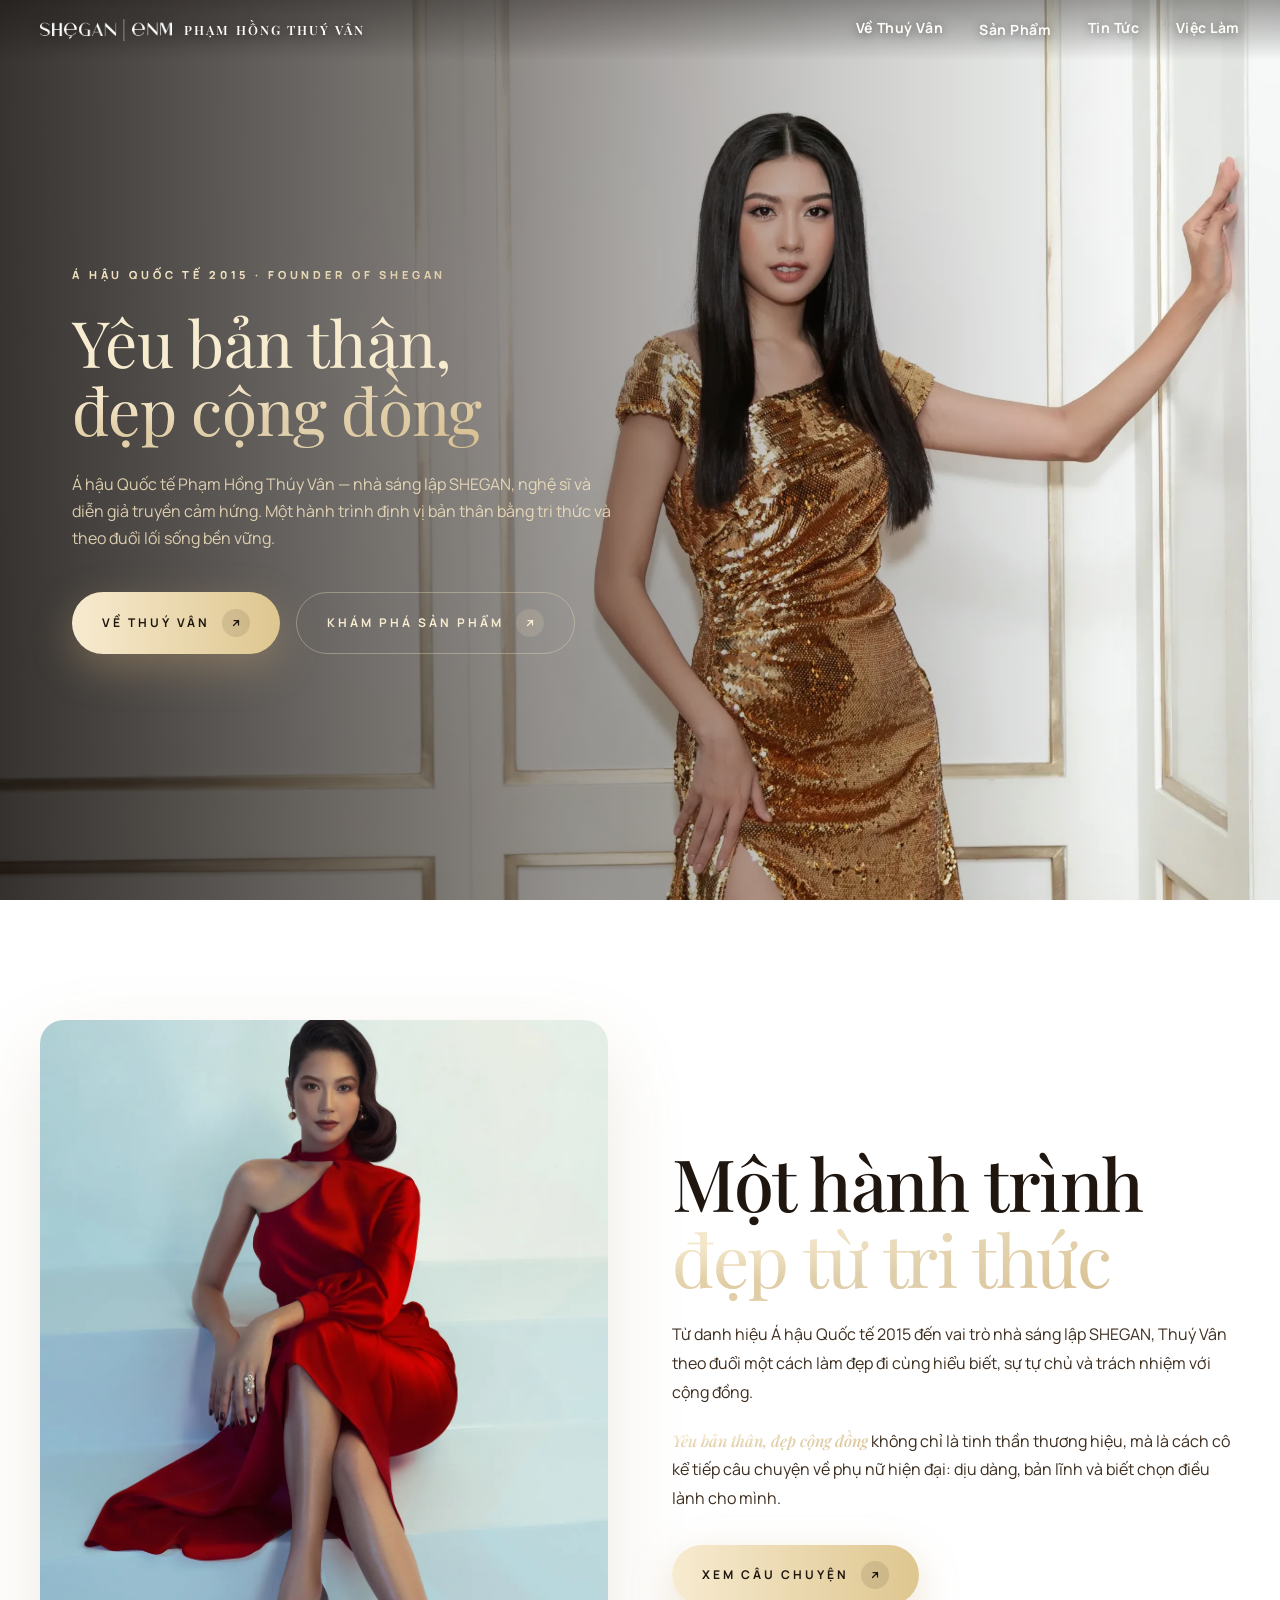
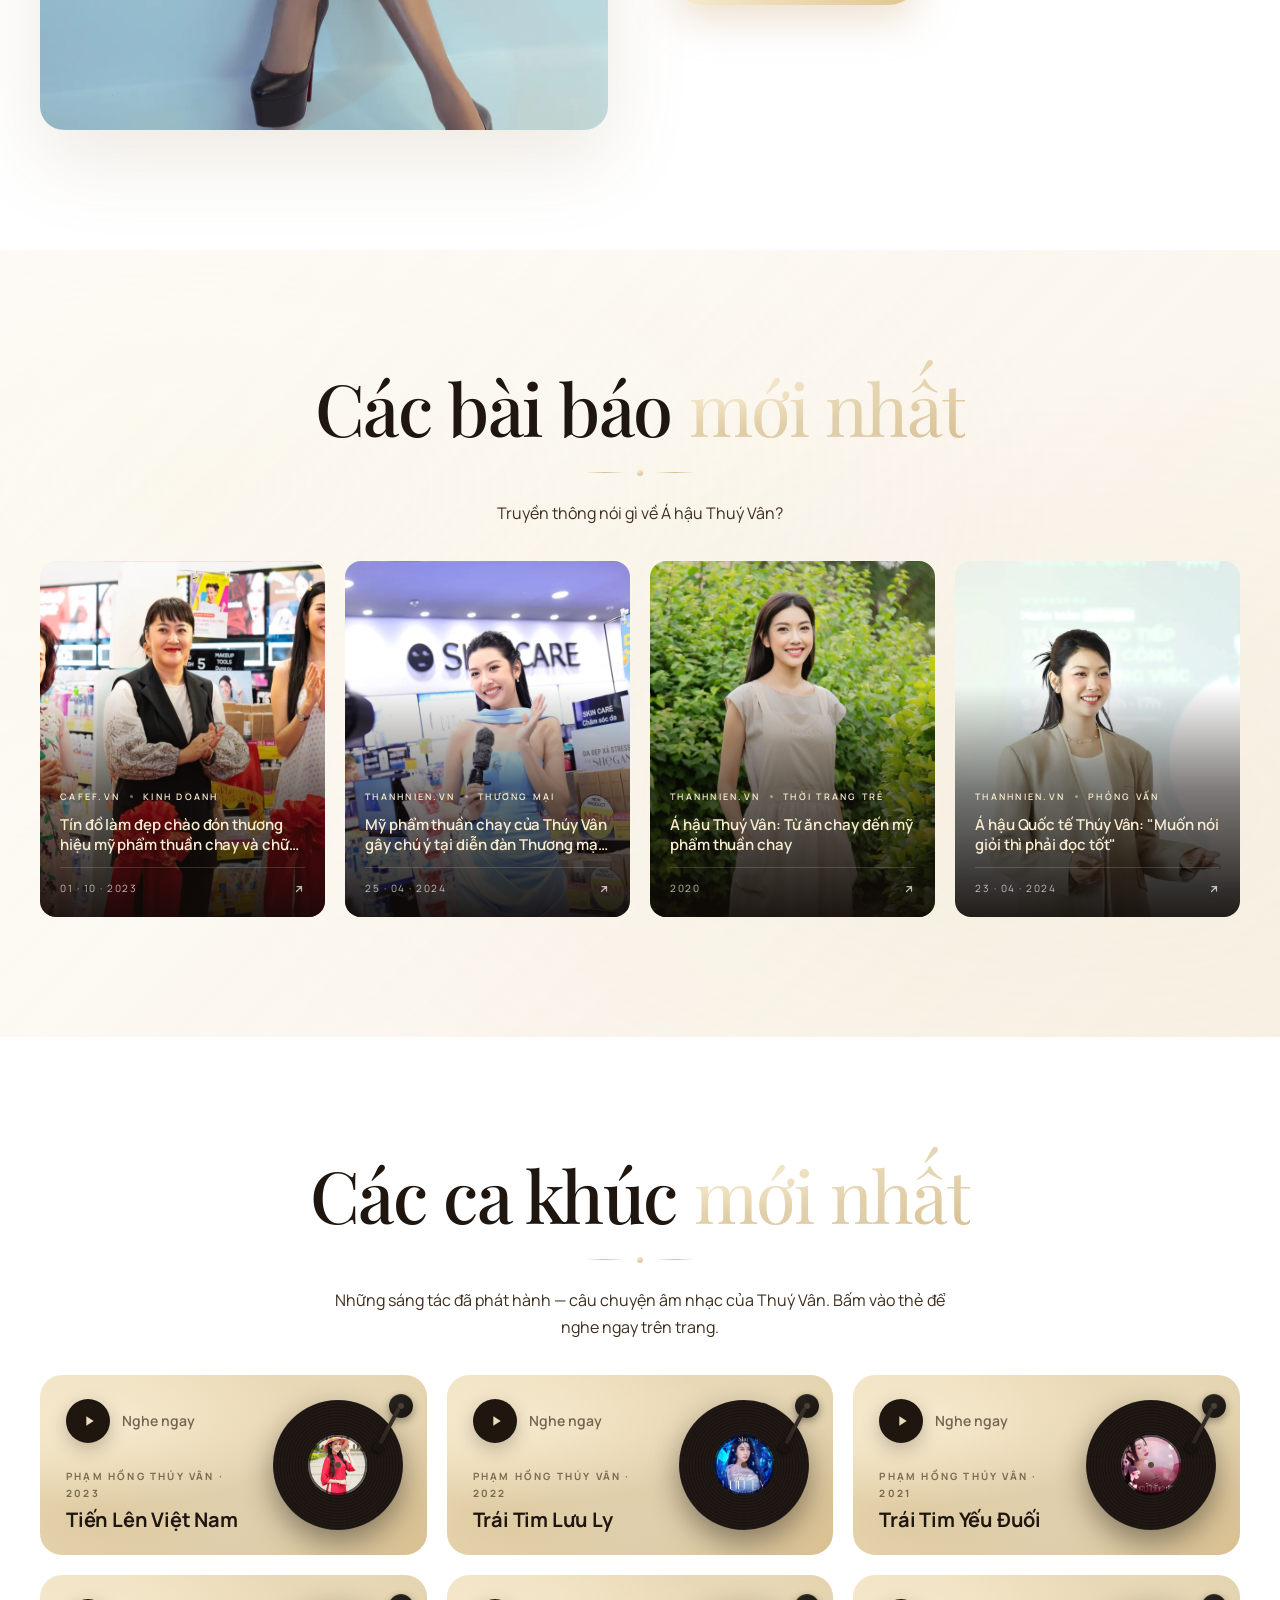
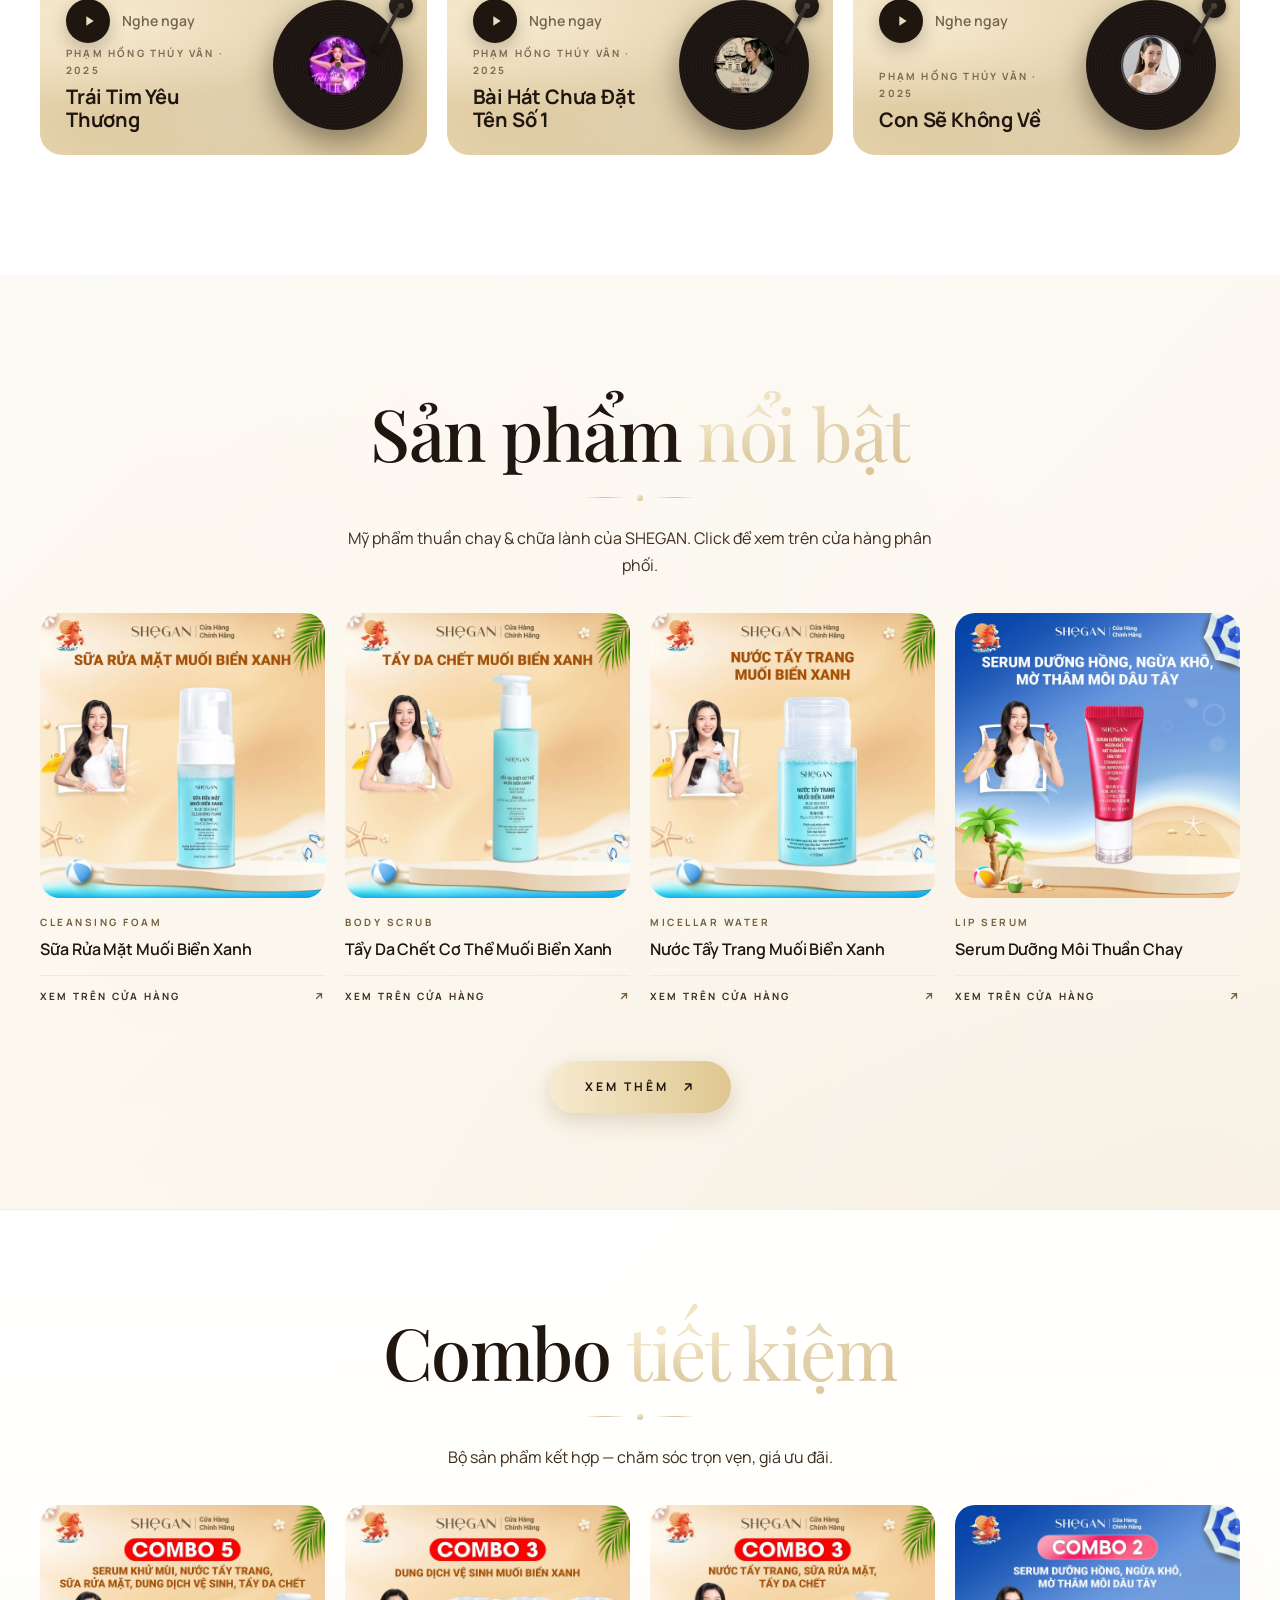
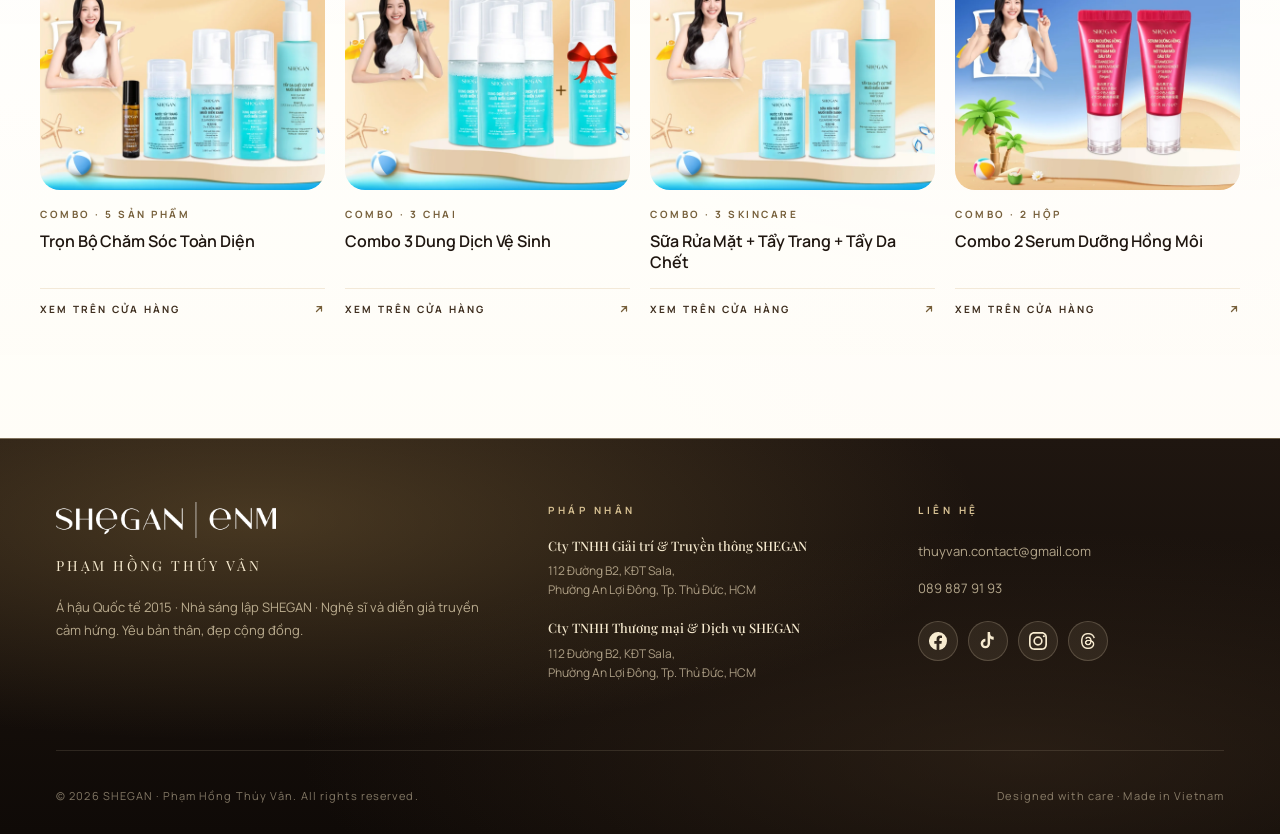
==== index.html @ 759d3b53 "Initial optimized static website" ====
<!DOCTYPE html>
<html lang="vi">
<head>
<meta charset="UTF-8">
<meta name="viewport" content="width=device-width, initial-scale=1.0">
<title>Phạm Hồng Thúy Vân — Á hậu Quốc tế · Nhà sáng lập SHEGAN</title>
<meta name="description" content="Trang chủ Phạm Hồng Thúy Vân — Á hậu Quốc tế 2015, nhà sáng lập SHEGAN, nghệ sĩ và diễn giả truyền cảm hứng. Yêu bản thân, đẹp cộng đồng.">
<link rel="preconnect" href="https://fonts.googleapis.com">
<link rel="preconnect" href="https://fonts.gstatic.com" crossorigin>
<link href="https://fonts.googleapis.com/css2?family=Playfair+Display:ital,wght@0,400;0,500;0,600;0,700;0,800;0,900;1,400;1,500;1,700&family=Manrope:wght@200;300;400;500;600;700;800&display=swap" rel="stylesheet">
<link rel="icon" href="assets/logo-enm.webp" type="image/webp">
<link rel="stylesheet" href="style.css">
<style>
  /* ============ HEADER — SINGLE ROW, STICKY ============ */
  body { padding-top: 0; }
  .site-header {
    position: relative;
    width: 100%;
    background: transparent;
    z-index: 1000;
  }
  .brand-name {
    font-family: var(--font-heading);
    font-size: clamp(12px, 1vw, 14px);
    font-weight: 600;
    letter-spacing: 0.16em;
    text-transform: uppercase;
    color: var(--porcelain);
    white-space: nowrap;
    transition: color 0.3s ease;
    text-shadow: 0 1px 10px rgba(15, 10, 7, 0.5);
  }
  .brand-logo {
    height: 22px; width: auto; display: block;
    filter: brightness(0) invert(1) drop-shadow(0 1px 6px rgba(15, 10, 7, 0.5));
    transition: filter 0.3s ease;
  }

  .header-nav {
    position: fixed; top: 0; left: 0; right: 0; z-index: 1000;
    background: linear-gradient(180deg, rgba(15, 10, 7, 0.38) 0%, rgba(15, 10, 7, 0.15) 65%, transparent 100%);
    backdrop-filter: none;
    -webkit-backdrop-filter: none;
    border-bottom: none;
    transition: background 0.35s ease, border-color 0.35s ease, box-shadow 0.35s ease;
    display: flex; align-items: center; justify-content: space-between;
    padding: 14px 40px;
    gap: 24px;
  }
  .header-nav.scrolled {
    background: rgba(253, 249, 242, 0.92);
    backdrop-filter: blur(20px) saturate(1.2);
    -webkit-backdrop-filter: blur(20px) saturate(1.2);
    border-bottom-color: rgba(236, 217, 184, 0.5);
    box-shadow: 0 4px 20px rgba(139, 111, 63, 0.1);
  }
  .header-nav.scrolled .brand-name {
    color: var(--warm-brown);
    text-shadow: none;
  }
  .header-nav.scrolled .brand-logo {
    filter: none;
  }
  .header-nav.scrolled .header-menu a {
    color: var(--text-soft);
    text-shadow: none;
  }
  .header-nav.scrolled .header-icon-btn {
    color: var(--warm-brown);
    filter: none;
  }
  .header-nav.scrolled .header-icon-btn:hover {
    background: var(--mesh-gold-subtle);
    border-color: var(--border); color: var(--antique-gold);
  }
  .header-brand {
    display: flex; align-items: center; gap: 12px;
    text-decoration: none;
  }
  .header-right {
    display: flex; align-items: center; gap: 32px;
  }
  .header-menu {
    display: flex; gap: 36px; list-style: none;
    margin: 0; padding: 0;
  }
  .header-menu a {
    font-family: var(--font-body);
    font-size: 14px; font-weight: 700;
    color: var(--porcelain); text-decoration: none;
    letter-spacing: 0.04em;
    padding: 4px 0; position: relative;
    transition: color 0.3s ease;
    text-shadow: 0 1px 10px rgba(15, 10, 7, 0.5);
  }
  .header-menu a::after {
    content: ''; position: absolute;
    bottom: -4px; left: 0; right: 0;
    height: 1px; background: var(--mesh-gold);
    transform: scaleX(0); transform-origin: right;
    transition: transform 0.4s cubic-bezier(.4,0,.2,1);
  }
  .header-menu a:hover::after { transform: scaleX(1); transform-origin: left; }
  .header-menu a.active { color: var(--antique-gold); }
  .header-menu a.active::after { transform: scaleX(1); }
  .header-utils {
    display: flex; align-items: center; gap: 8px;
  }
  .header-icon-btn {
    width: 32px; height: 32px;
    display: inline-flex; align-items: center; justify-content: center;
    background: transparent; border: 1px solid transparent;
    border-radius: 50%; color: var(--porcelain);
    cursor: pointer; text-decoration: none;
    transition: all 0.3s ease;
    filter: drop-shadow(0 1px 6px rgba(15, 10, 7, 0.5));
  }
  .header-icon-btn:hover {
    background: rgba(253, 249, 242, 0.15);
    border-color: rgba(253, 249, 242, 0.3); color: var(--porcelain);
  }
  .header-icon-btn svg { width: 16px; height: 16px; }

  main { padding-top: 0; }
  .hero-home {
    min-height: 100vh;
    margin: 0;
    border-radius: 0;
    padding: 100px 72px 80px;
    display: grid;
    grid-template-columns: 1.05fr 1fr;
    gap: 64px;
    align-items: center;
    background:
      linear-gradient(90deg, rgba(15,10,7,0.82) 0%, rgba(31,22,16,0.55) 35%, rgba(31,22,16,0.2) 65%, transparent 90%),
      url('assets/beauty/wdy-5296.webp') center center / cover no-repeat;
  }
  .hero-home::after { display: none; }
  .hero-home .hero-banner-content { max-width: none; }
  .hero-home-image { display: none; }
  .hero-home-image {
    justify-self: stretch;
    align-self: stretch;
    width: auto;
    /* Kéo ảnh ra sát các mép hero để không để lộ khoảng dark padding */
    margin: -80px -72px -80px 0;
    background: url('assets/beauty/wdy-5296.webp') center top / cover no-repeat;
    position: relative;
    overflow: hidden;
    /* Mask mờ feather cạnh trái — ảnh tự fade transparent để nền dark lộ xuyên qua, mềm & blur */
    -webkit-mask-image: linear-gradient(90deg,
      transparent 0%,
      rgba(0, 0, 0, 0.15) 10%,
      rgba(0, 0, 0, 0.5) 25%,
      rgba(0, 0, 0, 0.85) 42%,
      #000 58%);
    mask-image: linear-gradient(90deg,
      transparent 0%,
      rgba(0, 0, 0, 0.15) 10%,
      rgba(0, 0, 0, 0.5) 25%,
      rgba(0, 0, 0, 0.85) 42%,
      #000 58%);
  }
  /* Overlay blur nhẹ ở vùng chuyển tiếp để mép thêm mềm */
  .hero-home-image::after {
    content: '';
    position: absolute;
    top: 0; bottom: 0;
    left: 0; width: 45%;
    backdrop-filter: blur(14px);
    -webkit-backdrop-filter: blur(14px);
    -webkit-mask-image: linear-gradient(90deg, #000 0%, rgba(0,0,0,0.5) 50%, transparent 100%);
    mask-image: linear-gradient(90deg, #000 0%, rgba(0,0,0,0.5) 50%, transparent 100%);
    pointer-events: none;
  }
  /* Blend-fade 3 cạnh còn lại (trên / dưới / phải) */
  .hero-home-image::before {
    content: '';
    position: absolute; inset: 0;
    background:
      linear-gradient(180deg,
        rgba(31, 22, 16, 0.7) 0%,
        rgba(31, 22, 16, 0.25) 10%,
        transparent 22%),
      linear-gradient(0deg,
        rgba(31, 22, 16, 0.75) 0%,
        rgba(31, 22, 16, 0.3) 12%,
        transparent 25%),
      linear-gradient(270deg,
        rgba(31, 22, 16, 0.55) 0%,
        rgba(31, 22, 16, 0.2) 10%,
        transparent 20%);
    pointer-events: none;
  }
  section.home-section {
    padding: 120px 40px;
    max-width: none; margin: 0;
    position: relative;
    background: var(--white);
  }
  section.home-section > .about-teaser,
  section.home-section > .section-header,
  section.home-section > .music-grid {
    max-width: 1320px;
    margin-left: auto;
    margin-right: auto;
  }
  section.home-section.cream {
    max-width: none;
    background:
      radial-gradient(at 15% 30%, rgba(247, 235, 208, 0.22), transparent 56%),
      radial-gradient(at 85% 70%, rgba(215, 194, 154, 0.13), transparent 58%),
      linear-gradient(135deg, rgba(255, 255, 255, 0.78), rgba(250, 243, 231, 0.92)),
      var(--cream);
  }
  .home-section-inner {
    max-width: 1320px; margin: 0 auto;
  }
  .footer-wrap {
    width: 100%;
    padding: 0;
  }
  .footer-wrap .site-footer {
    border-radius: 0;
  }
  .footer-top.footer-top-3col {
    grid-template-columns: 1.4fr 1fr 1fr;
    gap: 64px;
  }
  @media (max-width: 900px) {
    .footer-top.footer-top-3col {
      grid-template-columns: 1fr;
      gap: 32px;
    }
  }
  /* News thumb — frame vuông */
  #news .news-plain-thumb { aspect-ratio: 1 / 1; }

  /* Bỏ section-num eyebrow ("— 02 / Tin Tức —" v.v.) trên homepage cả desktop + mobile */
  .section-header .section-num { display: none !important; }
  .about-teaser-body .section-num { display: none !important; }
  .section-title em,
  .about-teaser-body h2 em {
    font-style: normal !important;
  }

  /* "Xem thêm" CTA at bottom of products section */
  .prod-more-wrap { display: flex; justify-content: center; margin-top: 56px; }
  .prod-more-btn {
    display: inline-flex; align-items: center; justify-content: center; gap: 12px;
    padding: 16px 36px;
    background: var(--btn-gradient);
    color: var(--deep-brown);
    font-family: var(--font-body);
    font-size: 12px; font-weight: 700;
    letter-spacing: 0.25em; text-transform: uppercase;
    text-decoration: none;
    border-radius: 100px;
    transition: all 0.3s ease;
    box-shadow: 0 8px 22px rgba(139, 111, 63, 0.25);
  }
  .prod-more-btn:hover {
    transform: translateY(-2px);
    box-shadow: 0 14px 30px rgba(139, 111, 63, 0.4);
    filter: brightness(1.04);
  }
  .prod-more-btn svg { width: 14px; height: 14px; }

  /* Combo band — separate from featured products with a lighter white/ivory field */
  .combo-band {
    width: 100vw;
    margin: 96px calc(50% - 50vw) -120px;
    padding: 104px 40px 120px;
    background:
      linear-gradient(180deg, rgba(255,255,255,0.98) 0%, rgba(255,253,248,0.96) 100%),
      radial-gradient(at 80% 20%, rgba(215, 193, 147, 0.08), transparent 54%);
    border-top: 1px solid rgba(233, 217, 186, 0.42);
  }
  .combo-band-inner {
    max-width: 1320px;
    margin: 0 auto;
  }

  /* Music inline YouTube audio-only player */
  .music-card[data-yt] { cursor: pointer; }
  .music-card[data-yt]:focus-visible {
    outline: 2px solid var(--antique-gold);
    outline-offset: 3px;
  }
  /* Bigger play/pause button so user notices it */
  .music-card .music-now-icon {
    width: 44px; height: 44px;
    box-shadow: 0 6px 18px rgba(62, 46, 31, 0.28);
    transition: transform 0.25s ease, box-shadow 0.25s ease;
  }
  .music-card:hover .music-now-icon {
    transform: scale(1.06);
    box-shadow: 0 8px 22px rgba(62, 46, 31, 0.35);
  }
  .music-card .music-now-icon svg {
    width: 16px; height: 16px;
    margin-left: 2px;
  }
  .music-card .music-now-icon .icon-pause {
    display: none;
    margin-left: 0;
  }
  .music-card.playing .music-now-icon .icon-play { display: none; }
  .music-card.playing .music-now-icon .icon-pause { display: block; }
  .music-card .music-now {
    font-size: 14px;
    font-weight: 600;
    gap: 12px;
  }
  .music-card .music-now-label::before { content: 'Nghe ngay'; }
  .music-card.playing .music-now-label::before { content: 'Đang phát'; }

  /* Vinyl static by default; only spin when this card is playing */
  .music-card .music-disc { animation: none; }
  .music-card.playing .music-disc { animation: vinyl-spin 8s linear infinite; }

  /* Hide the iframe visually but keep it rendered so audio plays */
  .music-player {
    position: absolute;
    width: 1px; height: 1px;
    left: -9999px; top: 0;
    opacity: 0;
    pointer-events: none;
    overflow: hidden;
  }
  /* News overlay cards — compact size */
  #news .news-grid {
    grid-template-columns: repeat(4, 1fr);
    max-width: 1280px;
    margin: 0 auto;
    gap: 20px;
  }
  #news .news-overlay-card {
    aspect-ratio: 4 / 5;
    border-radius: 16px;
  }
  #news .news-overlay-content { padding: 22px 20px 20px; }
  #news .news-overlay-meta { font-size: 9px; margin-bottom: 10px; }
  #news .news-overlay-card h4 { font-size: 15px; margin-bottom: 12px; }
  #news .news-overlay-foot { font-size: 10px; padding-top: 12px; }
  #news .news-overlay-foot .arrow-ext { width: 12px; height: 12px; }
  /* About teaser */
  .about-teaser {
    display: grid; grid-template-columns: 1fr 1fr;
    gap: clamp(48px, 5vw, 72px); align-items: center;
  }
  .about-teaser-img {
    aspect-ratio: 4/5;
    border-radius: 24px;
    background-size: cover;
    background-position: center;
    box-shadow: var(--shadow-lg);
  }
  .about-teaser-body .section-num { text-align: left; }
  .about-teaser-body h2 {
    font-family: var(--font-heading);
    font-size: clamp(42px, 6vw, 72px);
    line-height: 1.05;
    letter-spacing: -0.02em;
    margin: 0 0 24px;
    color: var(--text);
    font-weight: 500;
    max-width: 760px;
    text-wrap: balance;
  }
  .about-teaser-body h2 em {
    font-style: normal; font-weight: 400;
    background: var(--mesh-gold);
    -webkit-background-clip: text; background-clip: text; color: transparent;
  }
  .about-teaser-body p {
    font-family: var(--font-body);
    font-size: 16px; line-height: 1.8;
    color: var(--text-soft);
    margin-bottom: 20px;
  }
  .about-teaser-body .accent {
    font-family: var(--font-heading);
    font-style: italic;
    background: var(--mesh-gold);
    -webkit-background-clip: text; background-clip: text; color: transparent;
    font-weight: 500;
  }
  .about-teaser-cta { margin-top: 32px; }
  @media (max-width: 900px) {
    .brand-name { font-size: 12px; letter-spacing: 0.12em; }
    .brand-logo { height: 20px; }
    .header-nav {
      padding: 10px 20px; gap: 12px;
      flex-wrap: wrap;
    }
    .header-right { gap: 16px; }
    .header-menu { gap: 16px; flex-wrap: wrap; }
    .header-menu a { font-size: 13px; font-weight: 700; }
    .hero-home {
      padding: 86px 24px 48px;
      min-height: 80vh;
      min-height: 80svh;
      grid-template-columns: 1fr;
      gap: 40px;
      align-items: center;
      /* Stronger uniform dark overlay on mobile so text contrasts on any photo region */
      background:
        linear-gradient(180deg, rgba(15,10,7,0.68) 0%, rgba(31,22,16,0.78) 100%),
        url('assets/beauty/wdy-5296.webp') center top / cover no-repeat;
    }
    /* Hero text — solid light + drop shadow for readability over photo */
    .hero-banner-eyebrow { filter: drop-shadow(0 1px 8px rgba(15,10,7,0.7)); }
    .hero-banner h1 {
      color: #fff;
      text-shadow: 0 2px 16px rgba(15,10,7,0.7), 0 1px 4px rgba(15,10,7,0.45);
    }
    /* Brighter champagne text for hero h1 em on mobile (solid color for reliable rendering) */
    .hero-banner h1 em {
      background: none !important;
      -webkit-background-clip: unset !important;
      background-clip: unset !important;
      -webkit-text-fill-color: #f0d49c !important;
      color: #f0d49c !important;
      text-shadow: 0 2px 12px rgba(15, 10, 7, 0.6);
    }
    .hero-banner-desc {
      color: rgba(255, 255, 255, 0.95);
      text-shadow: 0 1px 8px rgba(15,10,7,0.55);
    }
    .hero-home-image {
      max-width: 100%;
      aspect-ratio: 4 / 5;
      justify-self: center;
      margin: 0;
    }
    section.home-section { padding: 80px 24px; }
    .combo-band {
      margin: 72px calc(50% - 50vw) -80px;
      padding: 72px 24px 80px;
    }
    .about-teaser { grid-template-columns: 1fr; gap: 40px; }
    .about-teaser-body h2 { text-align: center; }

    /* Hero CTAs ~70% size + side-by-side on mobile */
    .hero-banner-cta {
      flex-wrap: nowrap;
      gap: 8px;
    }
    .cta-primary, .cta-ghost {
      flex: 1 1 0;
      min-width: 0;
      justify-content: center;
      padding: 10px 14px;
      font-size: 9px;
      letter-spacing: 0.16em;
      gap: 6px;
      white-space: nowrap;
    }
    .cta-arrow { width: 18px; height: 18px; flex-shrink: 0; }
    .cta-arrow svg { width: 8px; height: 8px; }

    /* News overlay — stack vertically on mobile (override compact 4-col layout) */
    #news .news-grid { grid-template-columns: 1fr; gap: 20px; }
    #news .news-overlay-card { aspect-ratio: 4 / 5; border-radius: 20px; }
    #news .news-overlay-content { padding: 28px 24px 24px; }
    #news .news-overlay-meta { font-size: 11px; margin-bottom: 14px; }
    #news .news-overlay-card h4 { font-size: 20px; margin-bottom: 16px; }
    #news .news-overlay-foot { font-size: 12px; padding-top: 14px; }
    #news .news-overlay-foot .arrow-ext { width: 16px; height: 16px; }
  }

  /* Combo card — static (no link yet) */
  .prod-a-card--static { cursor: default; }
  .prod-a-card--static:hover { transform: none; }
  .prod-a-card--static:hover .prod-a-img { box-shadow: none; }
</style>
</head>
<body>

<!-- ============ HEADER — single row: logo+name left, menu+utils right ============ -->
<header class="site-header">
  <nav class="header-nav" id="siteHeader">
    <a href="index.html" class="header-brand">
      <img src="assets/logo-enm.webp" alt="SHEGAN ENM" class="brand-logo">
      <span class="brand-name">Phạm Hồng Thuý Vân</span>
    </a>
    <div class="header-right">
      <ul class="header-menu" id="primaryMenu">
        <li><a href="about.html">Về Thuý Vân</a></li>
        <li class="has-dropdown">
          <a href="music.html" data-spy="products">Sản Phẩm
            <svg class="dropdown-caret" viewBox="0 0 12 8" fill="currentColor" aria-hidden="true"><path d="M6 8 0 0h12z"/></svg>
          </a>
          <ul class="header-dropdown">
            <li><a href="music.html">Âm Nhạc</a></li>
            <li><a href="shegan.html">SHeGAN</a></li>
            <li><a href="elearning.html">E-Learning</a></li>
          </ul>
        </li>
        <li><a href="news.html" data-spy="news">Tin Tức</a></li>
        <li><a href="careers.html" data-spy="careers">Việc Làm</a></li>
      </ul>
    </div>
      <button class="header-hamburger" type="button" aria-label="Mở menu" aria-expanded="false" aria-controls="primaryMenu">
        <svg class="icon-open" viewBox="0 0 24 24" fill="none" stroke="currentColor" stroke-width="2.5" stroke-linecap="round"><path d="M4 7h16M4 12h16M4 17h16"/></svg>
        <svg class="icon-close" viewBox="0 0 24 24" fill="none" stroke="currentColor" stroke-width="2.5" stroke-linecap="round"><path d="M6 6l12 12M6 18L18 6"/></svg>
      </button>
  </nav>
</header>

<main>

  <!-- ============ HERO BANNER ============ -->
  <section class="hero-banner hero-home">
    <div class="hero-banner-content">
      <div class="hero-banner-eyebrow">Á hậu Quốc tế 2015 · Founder of SHEGAN</div>
      <h1>
        Yêu bản thân,<br>
        <em>đẹp cộng đồng</em>
      </h1>
      <p class="hero-banner-desc">
        Á hậu Quốc tế Phạm Hồng Thúy Vân — nhà sáng lập SHEGAN, nghệ sĩ và diễn giả truyền cảm hứng. Một hành trình định vị bản thân bằng tri thức và theo đuổi lối sống bền vững.
      </p>
      <div class="hero-banner-cta">
        <a href="about.html" class="cta-primary">
          Về Thuý Vân
          <span class="cta-arrow">
            <svg viewBox="0 0 24 24" fill="none" stroke="currentColor" stroke-width="2.5" stroke-linecap="round" stroke-linejoin="round"><path d="M7 17L17 7M8 7h9v9"/></svg>
          </span>
        </a>
        <a href="shegan.html" class="cta-ghost">
          Khám phá Sản Phẩm
          <span class="cta-arrow">
            <svg viewBox="0 0 24 24" fill="none" stroke="currentColor" stroke-width="2.5" stroke-linecap="round" stroke-linejoin="round"><path d="M7 17L17 7M8 7h9v9"/></svg>
          </span>
        </a>
      </div>
    </div>
    <div class="hero-home-image" aria-hidden="true"></div>
  </section>

  <!-- ============ ABOUT TEASER ============ -->
  <section class="home-section" id="about-preview">
    <div class="about-teaser">
      <div class="about-teaser-img" style="background-image: url('assets/beauty/tangtang-01.webp'); background-position: center 24%;"></div>
      <div class="about-teaser-body">
        <span class="section-num">— 01 / Về Thuý Vân —</span>
        <h2>Một hành trình <em>đẹp từ tri thức</em></h2>
        <p>
          Từ danh hiệu Á hậu Quốc tế 2015 đến vai trò nhà sáng lập SHEGAN, Thuý Vân theo đuổi một cách làm đẹp đi cùng hiểu biết, sự tự chủ và trách nhiệm với cộng đồng.
        </p>
        <p>
          <span class="accent">Yêu bản thân, đẹp cộng đồng</span> không chỉ là tinh thần thương hiệu, mà là cách cô kể tiếp câu chuyện về phụ nữ hiện đại: dịu dàng, bản lĩnh và biết chọn điều lành cho mình.
        </p>
        <div class="about-teaser-cta">
          <a href="about.html" class="cta-primary">
            Xem câu chuyện
            <span class="cta-arrow">
              <svg viewBox="0 0 24 24" fill="none" stroke="currentColor" stroke-width="2.5" stroke-linecap="round" stroke-linejoin="round"><path d="M7 17L17 7M8 7h9v9"/></svg>
            </span>
          </a>
        </div>
      </div>
    </div>
  </section>

  <!-- ============ NEWS ============ -->
  <section class="home-section cream" id="news">
    <div class="home-section-inner">
      <div class="section-header">
        <span class="section-num">— 02 / Tin Tức —</span>
        <h2 class="section-title">Các bài báo <em>mới nhất</em></h2>
        <div class="divider-ornament"><span></span></div>
        <p class="section-desc">Truyền thông nói gì về Á hậu Thuý Vân?</p>
      </div>

      <div class="news-grid">
        <a href="https://cafef.vn/tin-do-lam-dep-chao-don-thuong-hieu-my-pham-thuan-chay-va-chua-lanh-cua-a-hau-thuy-van-co-mat-tai-ha-noi-188231001141654842.chn" target="_blank" rel="noopener" class="news-overlay-card" style="background-image: url('assets/news/news-1-tin-do-lam-dep.webp');">
          <div class="news-overlay-content">
            <div class="news-overlay-meta">
              <span>cafef.vn</span><span class="news-dot"></span><span>Kinh doanh</span>
            </div>
            <h4>Tín đồ làm đẹp chào đón thương hiệu mỹ phẩm thuần chay và chữa lành của Á hậu Thúy Vân</h4>
            <div class="news-overlay-foot">
              <span>01 · 10 · 2023</span>
              <svg class="arrow-ext" viewBox="0 0 24 24" fill="none" stroke="currentColor" stroke-width="2.5" stroke-linecap="round" stroke-linejoin="round"><path d="M7 17L17 7M8 7h9v9"/></svg>
            </div>
          </div>
        </a>

        <a href="https://thanhnien.vn/my-pham-thuan-chay-cua-thuy-van-gay-chu-y-tai-dien-dan-thuong-mai-dien-tu-185240425164046648.htm" target="_blank" rel="noopener" class="news-overlay-card" style="background-image: url('assets/news/news-2-my-pham-thuan-chay.webp');">
          <div class="news-overlay-content">
            <div class="news-overlay-meta">
              <span>thanhnien.vn</span><span class="news-dot"></span><span>Thương mại</span>
            </div>
            <h4>Mỹ phẩm thuần chay của Thúy Vân gây chú ý tại diễn đàn Thương mại điện tử</h4>
            <div class="news-overlay-foot">
              <span>25 · 04 · 2024</span>
              <svg class="arrow-ext" viewBox="0 0 24 24" fill="none" stroke="currentColor" stroke-width="2.5" stroke-linecap="round" stroke-linejoin="round"><path d="M7 17L17 7M8 7h9v9"/></svg>
            </div>
          </div>
        </a>

        <a href="https://thanhnien.vn/thoi-trang-tre/a-hau-thuy-van-tu-an-chay-den-my-pham-thuan-chay-1851521533.htm" target="_blank" rel="noopener" class="news-overlay-card" style="background-image: url('assets/news/news-3-an-chay-my-pham.webp'); background-position: center top;">
          <div class="news-overlay-content">
            <div class="news-overlay-meta">
              <span>thanhnien.vn</span><span class="news-dot"></span><span>Thời Trang Trẻ</span>
            </div>
            <h4>Á hậu Thuý Vân: Từ ăn chay đến mỹ phẩm thuần chay</h4>
            <div class="news-overlay-foot">
              <span>2020</span>
              <svg class="arrow-ext" viewBox="0 0 24 24" fill="none" stroke="currentColor" stroke-width="2.5" stroke-linecap="round" stroke-linejoin="round"><path d="M7 17L17 7M8 7h9v9"/></svg>
            </div>
          </div>
        </a>

        <a href="https://thanhnien.vn/a-hau-quoc-te-thuy-van-muon-noi-gioi-thi-phai-doc-tot-185240423211359864.htm" target="_blank" rel="noopener" class="news-overlay-card" style="background-image: url('assets/news/news-4-noi-gioi-doc-tot.webp'); background-position: center 30%;">
          <div class="news-overlay-content">
            <div class="news-overlay-meta">
              <span>thanhnien.vn</span><span class="news-dot"></span><span>Phỏng vấn</span>
            </div>
            <h4>Á hậu Quốc tế Thúy Vân: "Muốn nói giỏi thì phải đọc tốt"</h4>
            <div class="news-overlay-foot">
              <span>23 · 04 · 2024</span>
              <svg class="arrow-ext" viewBox="0 0 24 24" fill="none" stroke="currentColor" stroke-width="2.5" stroke-linecap="round" stroke-linejoin="round"><path d="M7 17L17 7M8 7h9v9"/></svg>
            </div>
          </div>
        </a>
      </div>
    </div>
  </section>

  <!-- ============ MUSIC ============ -->
  <section class="home-section" id="music">
    <div class="section-header">
      <span class="section-num">— 03 / Âm Nhạc —</span>
      <h2 class="section-title">Các ca khúc <em>mới nhất</em></h2>
      <div class="divider-ornament"><span></span></div>
      <p class="section-desc">Những sáng tác đã phát hành — câu chuyện âm nhạc của Thuý Vân. Bấm vào thẻ để nghe ngay trên trang.</p>
    </div>

    <div class="music-grid">
      <div class="music-card" data-yt="vggFAD9AO3U" role="button" tabindex="0" aria-label="Nghe bài Tiến Lên Việt Nam">
        <div class="music-info">
          <div class="music-now">
            <span class="music-now-icon" aria-hidden="true">
              <svg class="icon-play" viewBox="0 0 24 24"><path d="M8 5v14l11-7z"/></svg>
              <svg class="icon-pause" viewBox="0 0 24 24"><path d="M6 5h4v14H6zM14 5h4v14h-4z"/></svg>
            </span>
            <span class="music-now-label"></span>
          </div>
          <div>
            <div class="music-artist">Phạm Hồng Thúy Vân · 2023</div>
            <h4>Tiến Lên Việt Nam</h4>
          </div>
        </div>
        <div class="music-vinyl">
          <div class="music-disc">
            <div class="music-disc-image" style="background-image: url('assets/music/tien-len-viet-nam.webp');"></div>
          </div>
          <div class="music-tonearm">
            <div class="music-tonearm-pivot"></div>
            <div class="music-tonearm-arm"></div>
          </div>
        </div>
        <div class="music-player" aria-hidden="true"></div>
      </div>

      <div class="music-card" data-yt="EUVNz9dcaoA" role="button" tabindex="0" aria-label="Nghe bài Trái Tim Lưu Ly">
        <div class="music-info">
          <div class="music-now">
            <span class="music-now-icon" aria-hidden="true">
              <svg class="icon-play" viewBox="0 0 24 24"><path d="M8 5v14l11-7z"/></svg>
              <svg class="icon-pause" viewBox="0 0 24 24"><path d="M6 5h4v14H6zM14 5h4v14h-4z"/></svg>
            </span>
            <span class="music-now-label"></span>
          </div>
          <div>
            <div class="music-artist">Phạm Hồng Thúy Vân · 2022</div>
            <h4>Trái Tim Lưu Ly</h4>
          </div>
        </div>
        <div class="music-vinyl">
          <div class="music-disc">
            <div class="music-disc-image" style="background-image: url('assets/music/trai-tim-luu-ly.webp');"></div>
          </div>
          <div class="music-tonearm">
            <div class="music-tonearm-pivot"></div>
            <div class="music-tonearm-arm"></div>
          </div>
        </div>
        <div class="music-player" aria-hidden="true"></div>
      </div>

      <div class="music-card" data-yt="hX4aJ3mgTn8" role="button" tabindex="0" aria-label="Nghe bài Trái Tim Yếu Đuối">
        <div class="music-info">
          <div class="music-now">
            <span class="music-now-icon" aria-hidden="true">
              <svg class="icon-play" viewBox="0 0 24 24"><path d="M8 5v14l11-7z"/></svg>
              <svg class="icon-pause" viewBox="0 0 24 24"><path d="M6 5h4v14H6zM14 5h4v14h-4z"/></svg>
            </span>
            <span class="music-now-label"></span>
          </div>
          <div>
            <div class="music-artist">Phạm Hồng Thúy Vân · 2021</div>
            <h4>Trái Tim Yếu Đuối</h4>
          </div>
        </div>
        <div class="music-vinyl">
          <div class="music-disc">
            <div class="music-disc-image" style="background-image: url('assets/music/trai-tim-yeu-duoi.webp');"></div>
          </div>
          <div class="music-tonearm">
            <div class="music-tonearm-pivot"></div>
            <div class="music-tonearm-arm"></div>
          </div>
        </div>
        <div class="music-player" aria-hidden="true"></div>
      </div>

      <div class="music-card" data-yt="t0EgveIEtyU" role="button" tabindex="0" aria-label="Nghe bài Trái Tim Yêu Thương">
        <div class="music-info">
          <div class="music-now">
            <span class="music-now-icon" aria-hidden="true">
              <svg class="icon-play" viewBox="0 0 24 24"><path d="M8 5v14l11-7z"/></svg>
              <svg class="icon-pause" viewBox="0 0 24 24"><path d="M6 5h4v14H6zM14 5h4v14h-4z"/></svg>
            </span>
            <span class="music-now-label"></span>
          </div>
          <div>
            <div class="music-artist">Phạm Hồng Thúy Vân · 2025</div>
            <h4>Trái Tim Yêu Thương</h4>
          </div>
        </div>
        <div class="music-vinyl">
          <div class="music-disc">
            <div class="music-disc-image" style="background-image: url('assets/music/trai-tim-yeu-thuong.webp');"></div>
          </div>
          <div class="music-tonearm">
            <div class="music-tonearm-pivot"></div>
            <div class="music-tonearm-arm"></div>
          </div>
        </div>
        <div class="music-player" aria-hidden="true"></div>
      </div>

      <div class="music-card" data-yt="GyrsOmvOipI" role="button" tabindex="0" aria-label="Nghe bài Bài Hát Chưa Đặt Tên Số 1">
        <div class="music-info">
          <div class="music-now">
            <span class="music-now-icon" aria-hidden="true">
              <svg class="icon-play" viewBox="0 0 24 24"><path d="M8 5v14l11-7z"/></svg>
              <svg class="icon-pause" viewBox="0 0 24 24"><path d="M6 5h4v14H6zM14 5h4v14h-4z"/></svg>
            </span>
            <span class="music-now-label"></span>
          </div>
          <div>
            <div class="music-artist">Phạm Hồng Thúy Vân · 2025</div>
            <h4>Bài Hát Chưa Đặt Tên Số 1</h4>
          </div>
        </div>
        <div class="music-vinyl">
          <div class="music-disc">
            <div class="music-disc-image" style="background-image: url('assets/music/bai-hat-chua-dat-ten-so-1.webp');"></div>
          </div>
          <div class="music-tonearm">
            <div class="music-tonearm-pivot"></div>
            <div class="music-tonearm-arm"></div>
          </div>
        </div>
        <div class="music-player" aria-hidden="true"></div>
      </div>

      <div class="music-card" data-yt="O7ulohxXrnc" role="button" tabindex="0" aria-label="Nghe bài Con Sẽ Không Về">
        <div class="music-info">
          <div class="music-now">
            <span class="music-now-icon" aria-hidden="true">
              <svg class="icon-play" viewBox="0 0 24 24"><path d="M8 5v14l11-7z"/></svg>
              <svg class="icon-pause" viewBox="0 0 24 24"><path d="M6 5h4v14H6zM14 5h4v14h-4z"/></svg>
            </span>
            <span class="music-now-label"></span>
          </div>
          <div>
            <div class="music-artist">Phạm Hồng Thúy Vân · 2025</div>
            <h4>Con Sẽ Không Về</h4>
          </div>
        </div>
        <div class="music-vinyl">
          <div class="music-disc">
            <div class="music-disc-image" style="background-image: url('assets/music/con-se-khong-ve.webp');"></div>
          </div>
          <div class="music-tonearm">
            <div class="music-tonearm-pivot"></div>
            <div class="music-tonearm-arm"></div>
          </div>
        </div>
        <div class="music-player" aria-hidden="true"></div>
      </div>
    </div>
  </section>

  <!-- ============ PRODUCTS ============ -->
  <section class="home-section cream" id="products">
    <div class="home-section-inner">
      <div class="section-header">
        <span class="section-num">— 04 / SHEGAN Store —</span>
        <h2 class="section-title">Sản phẩm <em>nổi bật</em></h2>
        <div class="divider-ornament"><span></span></div>
        <p class="section-desc">Mỹ phẩm thuần chay & chữa lành của SHEGAN. Click để xem trên cửa hàng phân phối.</p>
      </div>

      <div class="prod-grid">
        <a href="https://shegan.vn/products/sua-rua-mat-thuan-chay-chiet-xuat-muoi-bien-xanh-100ml" target="_blank" rel="noopener" class="prod-a-card">
          <div class="prod-a-img" style="background-image: url('assets/products/main-cleansing-foam.webp');"></div>
          <div class="prod-a-cat">Cleansing Foam</div>
          <h4 class="prod-a-name">Sữa Rửa Mặt Muối Biển Xanh</h4>
          <span class="prod-a-link">
            Xem trên cửa hàng
            <svg viewBox="0 0 24 24" fill="none" stroke="currentColor" stroke-width="2.5" stroke-linecap="round" stroke-linejoin="round"><path d="M7 17L17 7M8 7h9v9"/></svg>
          </span>
        </a>
        <a href="https://shegan.vn/products/tay-da-chet-co-the-muoi-bien-xanh-br-blue-sea-salt-body-scrub-140ml" target="_blank" rel="noopener" class="prod-a-card">
          <div class="prod-a-img" style="background-image: url('assets/products/main-body-scrub.webp');"></div>
          <div class="prod-a-cat">Body Scrub</div>
          <h4 class="prod-a-name">Tẩy Da Chết Cơ Thể Muối Biển Xanh</h4>
          <span class="prod-a-link">
            Xem trên cửa hàng
            <svg viewBox="0 0 24 24" fill="none" stroke="currentColor" stroke-width="2.5" stroke-linecap="round" stroke-linejoin="round"><path d="M7 17L17 7M8 7h9v9"/></svg>
          </span>
        </a>
        <a href="https://shegan.vn/products/nuoc-tay-trang-muoi-bien-xanh-br-blue-sea-salt-micellar-water-150ml" target="_blank" rel="noopener" class="prod-a-card">
          <div class="prod-a-img" style="background-image: url('assets/products/main-micellar-water.webp');"></div>
          <div class="prod-a-cat">Micellar Water</div>
          <h4 class="prod-a-name">Nước Tẩy Trang Muối Biển Xanh</h4>
          <span class="prod-a-link">
            Xem trên cửa hàng
            <svg viewBox="0 0 24 24" fill="none" stroke="currentColor" stroke-width="2.5" stroke-linecap="round" stroke-linejoin="round"><path d="M7 17L17 7M8 7h9v9"/></svg>
          </span>
        </a>
        <a href="https://shegan.vn/products/serum-duong-hong-ngua-kho-mo-tham-moi-dau-tay-mem-moi-hong-moi-tu-nhien-cang-mong-khong-chua-chi" target="_blank" rel="noopener" class="prod-a-card">
          <div class="prod-a-img" style="background-image: url('assets/products/main-lip-serum.webp');"></div>
          <div class="prod-a-cat">Lip Serum</div>
          <h4 class="prod-a-name">Serum Dưỡng Môi Thuần Chay</h4>
          <span class="prod-a-link">
            Xem trên cửa hàng
            <svg viewBox="0 0 24 24" fill="none" stroke="currentColor" stroke-width="2.5" stroke-linecap="round" stroke-linejoin="round"><path d="M7 17L17 7M8 7h9v9"/></svg>
          </span>
        </a>
      </div>

      <div class="prod-more-wrap">
        <a href="https://shegan.vn/" target="_blank" rel="noopener" class="prod-more-btn">
          Xem thêm
          <svg viewBox="0 0 24 24" fill="none" stroke="currentColor" stroke-width="2.5" stroke-linecap="round" stroke-linejoin="round"><path d="M7 17L17 7M8 7h9v9"/></svg>
        </a>
      </div>

      <div class="combo-band">
        <div class="combo-band-inner">
          <div class="section-header">
            <span class="section-num">— 04.5 / SHEGAN Combo —</span>
            <h2 class="section-title">Combo <em>tiết kiệm</em></h2>
            <div class="divider-ornament"><span></span></div>
            <p class="section-desc">Bộ sản phẩm kết hợp — chăm sóc trọn vẹn, giá ưu đãi.</p>
          </div>

          <div class="prod-grid">
            <a href="https://shegan.vn/products/combo-dac-biet-shegan-sua-rua-mat-nuoc-tay-trang-tay-da-chet-dung-dich-ve-sinh-muoi-bien-xanh-serum-khu-mui-bong-tay-trang-shegan" target="_blank" rel="noopener" class="prod-a-card">
              <div class="prod-a-img" style="background-image: url('assets/products/combos/combo-5-full-set.webp');"></div>
              <div class="prod-a-cat">Combo · 5 sản phẩm</div>
              <h4 class="prod-a-name">Trọn Bộ Chăm Sóc Toàn Diện</h4>
              <span class="prod-a-link">
                Xem trên cửa hàng
                <svg viewBox="0 0 24 24" fill="none" stroke="currentColor" stroke-width="2.5" stroke-linecap="round" stroke-linejoin="round"><path d="M7 17L17 7M8 7h9v9"/></svg>
              </span>
            </a>
            <a href="https://shegan.vn/products/mua-3-tang-1-web-combo-3-chai-dung-dich-ve-sinh-muoi-bien-xanh-100ml" target="_blank" rel="noopener" class="prod-a-card">
              <div class="prod-a-img" style="background-image: url('assets/products/combos/combo-3-dung-dich-ve-sinh.webp');"></div>
              <div class="prod-a-cat">Combo · 3 chai</div>
              <h4 class="prod-a-name">Combo 3 Dung Dịch Vệ Sinh</h4>
              <span class="prod-a-link">
                Xem trên cửa hàng
                <svg viewBox="0 0 24 24" fill="none" stroke="currentColor" stroke-width="2.5" stroke-linecap="round" stroke-linejoin="round"><path d="M7 17L17 7M8 7h9v9"/></svg>
              </span>
            </a>
            <a href="https://shegan.vn/products/combo-sua-rua-mat-nuoc-tay-trang-tay-da-chet-muoi-bien-xanh" target="_blank" rel="noopener" class="prod-a-card">
              <div class="prod-a-img" style="background-image: url('assets/products/combos/combo-3-skincare.webp');"></div>
              <div class="prod-a-cat">Combo · 3 skincare</div>
              <h4 class="prod-a-name">Sữa Rửa Mặt + Tẩy Trang + Tẩy Da Chết</h4>
              <span class="prod-a-link">
                Xem trên cửa hàng
                <svg viewBox="0 0 24 24" fill="none" stroke="currentColor" stroke-width="2.5" stroke-linecap="round" stroke-linejoin="round"><path d="M7 17L17 7M8 7h9v9"/></svg>
              </span>
            </a>
            <a href="https://shegan.vn/products/combo-2-tuyp-serum-duong-hong-ngua-kho-mo-tham-moi-dau-tay-mem-moi-hong-moi-tu-nhien-cang-mong-khong-chua-chi" target="_blank" rel="noopener" class="prod-a-card">
              <div class="prod-a-img" style="background-image: url('assets/products/combos/combo-2-lip-serum.webp');"></div>
              <div class="prod-a-cat">Combo · 2 hộp</div>
              <h4 class="prod-a-name">Combo 2 Serum Dưỡng Hồng Môi</h4>
              <span class="prod-a-link">
                Xem trên cửa hàng
                <svg viewBox="0 0 24 24" fill="none" stroke="currentColor" stroke-width="2.5" stroke-linecap="round" stroke-linejoin="round"><path d="M7 17L17 7M8 7h9v9"/></svg>
              </span>
            </a>
          </div>
        </div>
      </div>
    </div>
  </section>


</main>

<!-- ============ FOOTER ============ -->
<div class="footer-wrap">
  <footer class="site-footer">
    <div class="footer-top footer-top-3col">
      <div class="footer-brand-col">
        <img src="assets/logo-enm.webp" alt="SHEGAN ENM" class="brand-img on-dark" style="max-width: 220px; margin-bottom: 16px;">
        <div class="footer-name">Phạm Hồng Thúy Vân</div>
        <p>Á hậu Quốc tế 2015 · Nhà sáng lập SHEGAN · Nghệ sĩ và diễn giả truyền cảm hứng. Yêu bản thân, đẹp cộng đồng.</p>
      </div>

      <div class="footer-col">
        <div class="footer-col-title">Pháp nhân</div>
        <div class="footer-company">
          <div class="footer-company-name">Cty TNHH Giải trí &amp; Truyền thông SHEGAN</div>
          <div class="footer-company-addr">112 Đường B2, KĐT Sala,<br>Phường An Lợi Đông, Tp. Thủ Đức, HCM</div>
        </div>
        <div class="footer-company">
          <div class="footer-company-name">Cty TNHH Thương mại &amp; Dịch vụ SHEGAN</div>
          <div class="footer-company-addr">112 Đường B2, KĐT Sala,<br>Phường An Lợi Đông, Tp. Thủ Đức, HCM</div>
        </div>
      </div>

      <div class="footer-col">
        <div class="footer-col-title">Liên hệ</div>
        <ul>
          <li><a href="mailto:thuyvan.contact@gmail.com">thuyvan.contact@gmail.com</a></li>
          <li><a href="tel:0898879193">089 887 91 93</a></li>
        </ul>
        <div class="footer-socials">
          <a href="https://www.facebook.com/phamhongthuyvan" target="_blank" rel="noopener" class="social-btn" aria-label="Facebook">
            <svg viewBox="0 0 24 24" fill="currentColor"><path d="M24 12a12 12 0 1 0-13.9 11.9v-8.4H7.1V12h3v-2.6c0-3 1.8-4.6 4.5-4.6 1.3 0 2.7.2 2.7.2v2.9h-1.5c-1.5 0-2 .9-2 1.9V12h3.3l-.5 3.5h-2.8v8.4A12 12 0 0 0 24 12z"/></svg>
          </a>
          <a href="https://www.tiktok.com/@phamhong.thuyvan" target="_blank" rel="noopener" class="social-btn" aria-label="TikTok">
            <svg viewBox="0 0 24 24" fill="currentColor"><path d="M19.6 6.3a4.8 4.8 0 0 1-4.8-4.8V0h-3.3v15.5a3 3 0 1 1-3-3v-3.4a6.3 6.3 0 1 0 6.3 6.3V8.8a8 8 0 0 0 4.8 1.6V7.1c-.2-.2-.4-.5 0-.8z"/></svg>
          </a>
          <a href="https://www.instagram.com/phamhongthuyvan/" target="_blank" rel="noopener" class="social-btn" aria-label="Instagram">
            <svg viewBox="0 0 24 24" fill="currentColor"><path d="M12 2.2c3.2 0 3.6 0 4.8.1 1.2.1 1.8.2 2.2.4.6.2 1 .5 1.4.9.4.4.7.9.9 1.4.2.4.4 1.1.4 2.2.1 1.2.1 1.6.1 4.8s0 3.6-.1 4.8c-.1 1.2-.2 1.8-.4 2.2-.2.6-.5 1-.9 1.4-.4.4-.9.7-1.4.9-.4.2-1.1.4-2.2.4-1.2.1-1.6.1-4.8.1s-3.6 0-4.8-.1c-1.2-.1-1.8-.2-2.2-.4-.6-.2-1-.5-1.4-.9-.4-.4-.7-.9-.9-1.4-.2-.4-.4-1.1-.4-2.2-.1-1.2-.1-1.6-.1-4.8s0-3.6.1-4.8c.1-1.2.2-1.8.4-2.2.2-.6.5-1 .9-1.4.4-.4.9-.7 1.4-.9.4-.2 1.1-.4 2.2-.4 1.2-.1 1.6-.1 4.8-.1M12 0C8.7 0 8.3 0 7.1.1 5.8.1 5 .3 4.2.6c-.8.3-1.5.7-2.2 1.4C1.3 2.7.9 3.4.6 4.2.3 5 .1 5.8.1 7.1 0 8.3 0 8.7 0 12s0 3.7.1 4.9c.1 1.3.3 2.1.6 2.9.3.8.7 1.5 1.4 2.2.7.7 1.4 1.1 2.2 1.4.8.3 1.6.5 2.9.6C8.3 24 8.7 24 12 24s3.7 0 4.9-.1c1.3-.1 2.1-.3 2.9-.6.8-.3 1.5-.7 2.2-1.4.7-.7 1.1-1.4 1.4-2.2.3-.8.5-1.6.6-2.9.1-1.3.1-1.7.1-4.9s0-3.7-.1-4.9c-.1-1.3-.3-2.1-.6-2.9-.3-.8-.7-1.5-1.4-2.2C21.3 1.3 20.6.9 19.8.6 19 .3 18.2.1 16.9.1 15.7 0 15.3 0 12 0zm0 5.8a6.2 6.2 0 1 0 0 12.4 6.2 6.2 0 0 0 0-12.4zm0 10.2a4 4 0 1 1 0-8 4 4 0 0 1 0 8zM19.8 4.2a1.4 1.4 0 1 0 0 2.9 1.4 1.4 0 0 0 0-2.9z"/></svg>
          </a>
          <a href="https://www.threads.com/@phamhongthuyvan" target="_blank" rel="noopener" class="social-btn" aria-label="Threads">
            <span class="social-img" aria-hidden="true"></span>
          </a>
        </div>
      </div>
    </div>

    <div class="footer-bottom">
      <div class="footer-copy">© 2026 SHEGAN · Phạm Hồng Thúy Vân. All rights reserved.</div>
      <div class="footer-copy">Designed with care · Made in Vietnam</div>
    </div>
  </footer>
</div>

<script>
  // Sticky header shadow on scroll
  (function() {
    var hdr = document.getElementById('siteHeader');
    if (!hdr) return;
    var scrolled = false;
    window.addEventListener('scroll', function() {
      var shouldBeScrolled = window.scrollY > 20;
      if (shouldBeScrolled !== scrolled) {
        scrolled = shouldBeScrolled;
        hdr.classList.toggle('scrolled', scrolled);
      }
    }, { passive: true });
  })();

  // Scroll-spy: highlight active nav item based on visible section.
  // "Sản Phẩm" covers both #music and #products (per brief — music is part of Sản Phẩm).
  (function() {
    var spyMap = {
      products: ['music', 'products'],
      news:     ['news']
    };
    var links = document.querySelectorAll('.header-menu a[data-spy]');
    var sections = {};
    Object.keys(spyMap).forEach(function(key) {
      spyMap[key].forEach(function(id) {
        var el = document.getElementById(id);
        if (el) sections[id] = { el: el, key: key };
      });
    });
    var offset = 150; // sticky header height + padding
    function update() {
      var y = window.scrollY + offset;
      var activeKey = null;
      Object.keys(sections).forEach(function(id) {
        var s = sections[id];
        var top = s.el.offsetTop;
        var bottom = top + s.el.offsetHeight;
        if (y >= top && y < bottom) activeKey = s.key;
      });
      links.forEach(function(a) {
        a.classList.toggle('active', a.getAttribute('data-spy') === activeKey);
      });
    }
    window.addEventListener('scroll', update, { passive: true });
    window.addEventListener('resize', update);
    update();
  })();

  // Smooth scroll for anchor links (offset to account for sticky header)
  document.querySelectorAll('a[href^="#"]').forEach(function(a) {
    a.addEventListener('click', function(e) {
      var id = a.getAttribute('href').slice(1);
      if (!id) return;
      var target = document.getElementById(id);
      if (!target) return;
      e.preventDefault();
      var hdr = document.getElementById('siteHeader');
      var hdrH = hdr ? hdr.offsetHeight : 0;
      window.scrollTo({
        top: target.offsetTop - hdrH - 8,
        behavior: 'smooth'
      });
    });
  });

  // Music cards — lazy-load YouTube IFrame API on first play, keep card visual as facade
  (function() {
    var apiLoaded = false;
    var apiReady = false;
    var apiCallbacks = [];
    var players = {};

    function loadApi(cb) {
      if (apiReady) { cb(); return; }
      apiCallbacks.push(cb);
      if (apiLoaded) return;
      apiLoaded = true;
      var tag = document.createElement('script');
      tag.src = 'https://www.youtube.com/iframe_api';
      document.head.appendChild(tag);
    }

    var prevHandler = window.onYouTubeIframeAPIReady;
    window.onYouTubeIframeAPIReady = function() {
      apiReady = true;
      apiCallbacks.forEach(function(cb) { cb(); });
      apiCallbacks = [];
      if (typeof prevHandler === 'function') prevHandler();
    };

    function stopOthers(exceptId) {
      Object.keys(players).forEach(function(id) {
        if (id === exceptId) return;
        var p = players[id];
        if (p && typeof p.stopVideo === 'function') {
          try { p.stopVideo(); } catch (e) {}
        }
        var c = document.querySelector('[data-card-id="' + id + '"]');
        if (c) c.classList.remove('playing');
      });
    }

    function toggle(card) {
      var videoId = card.getAttribute('data-yt');
      if (!videoId) return;
      var cardId = card.getAttribute('data-card-id');
      if (!cardId) {
        cardId = 'ytc-' + Math.random().toString(36).slice(2, 9);
        card.setAttribute('data-card-id', cardId);
      }

      if (players[cardId]) {
        var state = -1;
        try { state = players[cardId].getPlayerState(); } catch (e) {}
        if (state === 1) {
          players[cardId].pauseVideo();
          card.classList.remove('playing');
        } else {
          stopOthers(cardId);
          players[cardId].playVideo();
          card.classList.add('playing');
        }
        return;
      }

      stopOthers(cardId);
      card.classList.add('playing');
      var mount = card.querySelector('.music-player');
      if (!mount) return;
      var mountId = 'ytm-' + cardId;
      mount.innerHTML = '<div id="' + mountId + '"></div>';

      loadApi(function() {
        players[cardId] = new YT.Player(mountId, {
          videoId: videoId,
          playerVars: {
            autoplay: 1, rel: 0, modestbranding: 1, playsinline: 1
          },
          events: {
            onReady: function(e) { e.target.playVideo(); },
            onStateChange: function(e) {
              if (e.data === 0) card.classList.remove('playing');
              else if (e.data === 2) card.classList.remove('playing');
              else if (e.data === 1) card.classList.add('playing');
            }
          }
        });
      });
    }

    function stop(card) {
      var cardId = card.getAttribute('data-card-id');
      if (cardId && players[cardId] && typeof players[cardId].stopVideo === 'function') {
        try { players[cardId].stopVideo(); } catch (e) {}
      }
      card.classList.remove('playing');
    }

    document.querySelectorAll('.music-card[data-yt]').forEach(function(card) {
      card.addEventListener('click', function(e) {
        if (e.target.closest('.music-close')) return;
        if (e.target.closest('.music-player')) return;
        toggle(card);
      });
      card.addEventListener('keydown', function(e) {
        if (e.target.closest('.music-close')) return;
        if (e.key === 'Enter' || e.key === ' ') {
          e.preventDefault();
          toggle(card);
        }
      });
      var closeBtn = card.querySelector('.music-close');
      if (closeBtn) {
        closeBtn.addEventListener('click', function(e) {
          e.stopPropagation();
          stop(card);
        });
      }
    });
  })();

  // Mobile hamburger toggle
  (function() {
    var hdr = document.getElementById('siteHeader');
    var btn = hdr ? hdr.querySelector('.header-hamburger') : null;
    if (!hdr || !btn) return;
    function setOpen(open) {
      hdr.classList.toggle('menu-open', open);
      btn.setAttribute('aria-expanded', open ? 'true' : 'false');
    }
    btn.addEventListener('click', function() {
      setOpen(!hdr.classList.contains('menu-open'));
    });
    hdr.querySelectorAll('.header-menu a').forEach(function(a) {
      a.addEventListener('click', function() {
        setOpen(false);
      });
    });
    window.addEventListener('resize', function() {
      if (window.innerWidth > 900) setOpen(false);
    });
  })();

</script>

</body>
</html>
---- style.css ----
:root {
    /* Champagne-dominant palette */
    --pearl: #F7EBD0;
    --champagne-light: #EADDBE;
    --champagne: #D7C193;
    --royal-gold: #A98957;
    --antique-gold: #765F3A;
    --soft-gold-hint: #DED0B1;
    --beige-soft: #F7EEDC;
    --beige-light: #FCF7EC;
    --beige-wash: #FFFDF8;

    /* Button gradient — champagne → gold */
    --btn-gradient: linear-gradient(90deg, #F7EBD0 0%, #DEC68F 100%);

    --ivory: #FBF7EF;
    --cream: #FAF3E7;
    --porcelain: #FFFDF8;

    --warm-brown: #3E2E1F;
    --deep-brown: #1F1610;
    --midnight: #0F0A07;

    --text: #1F1610;
    --text-soft: #3E2E1F;
    --text-muted: #6B5A48;
    --white: #FFFFFF;
    --border: #E9D9BA;
    --border-soft: #F3E9D8;

    /* Signature mesh gradient — iridescent champagne */
    --mesh-gold:
      radial-gradient(at 18% 25%, rgba(247, 235, 208, 0.86) 0%, transparent 45%),
      radial-gradient(at 82% 15%, rgba(234, 221, 190, 0.72) 0%, transparent 50%),
      radial-gradient(at 50% 85%, rgba(222, 208, 177, 0.66) 0%, transparent 55%),
      radial-gradient(at 15% 80%, rgba(215, 193, 147, 0.55) 0%, transparent 40%),
      linear-gradient(135deg, #F1E3C4 0%, #D8C092 100%);

    --mesh-gold-subtle:
      radial-gradient(at 15% 20%, rgba(247, 235, 208, 0.32) 0%, transparent 48%),
      radial-gradient(at 85% 80%, rgba(234, 221, 190, 0.25) 0%, transparent 50%),
      radial-gradient(at 50% 50%, rgba(215, 193, 147, 0.1) 0%, transparent 55%),
      linear-gradient(135deg, #FFFFFF 0%, #FAF3E7 100%);

    --shine-sweep: linear-gradient(
      110deg,
      transparent 25%,
      rgba(255, 255, 255, 0.6) 45%,
      rgba(255, 255, 255, 0.9) 50%,
      rgba(255, 255, 255, 0.6) 55%,
      transparent 75%
    );

    --font-heading: 'Playfair Display', serif;
    --font-body: 'Manrope', sans-serif;

    --shadow-sm: 0 2px 8px rgba(139, 111, 63, 0.06);
    --shadow-md: 0 8px 30px rgba(139, 111, 63, 0.1);
    --shadow-lg: 0 30px 80px rgba(139, 111, 63, 0.15);
    --shadow-glow: 0 0 40px rgba(201, 168, 118, 0.35);
  }

  * { margin: 0; padding: 0; box-sizing: border-box; }
  html { scroll-behavior: smooth; }
  body {
    font-family: var(--font-body);
    font-weight: 400;
    font-size: 16px;
    color: var(--text);
    background:
      radial-gradient(ellipse at 8% 5%, rgba(247, 235, 208, 0.25) 0%, transparent 38%),
      radial-gradient(ellipse at 92% 95%, rgba(234, 221, 190, 0.2) 0%, transparent 42%),
      radial-gradient(ellipse at 75% 15%, rgba(215, 193, 147, 0.08) 0%, transparent 35%),
      radial-gradient(ellipse at 25% 85%, rgba(255, 253, 248, 0.62) 0%, transparent 38%),
      var(--porcelain);
    line-height: 1.7;
    -webkit-font-smoothing: antialiased;
    overflow-x: hidden;
  }

  /* Subtle grain texture overlay on whole page */
  body::before {
    content: '';
    position: fixed; inset: 0;
    background-image: url("data:image/svg+xml,%3Csvg viewBox='0 0 250 250' xmlns='http://www.w3.org/2000/svg'%3E%3Cfilter id='n'%3E%3CfeTurbulence type='fractalNoise' baseFrequency='0.9' numOctaves='3'/%3E%3CfeColorMatrix values='0 0 0 0 0.55 0 0 0 0 0.45 0 0 0 0 0.3 0 0 0 0.08 0'/%3E%3C/filter%3E%3Crect width='100%25' height='100%25' filter='url(%23n)'/%3E%3C/svg%3E");
    opacity: 0.5;
    pointer-events: none;
    z-index: 1;
    mix-blend-mode: multiply;
  }
  body > * { position: relative; z-index: 2; }

  h1, h2, h3, h4 { font-family: var(--font-heading); font-weight: 500; letter-spacing: 0.01em; }
  h1 em, h2 em, h3 em, h4 em, h5 em, h6 em { font-style: normal; }

  /* Floating sparkles */
  .sparkle {
    position: absolute; pointer-events: none;
    width: 6px; height: 6px;
    background: radial-gradient(circle, var(--pearl), transparent 70%);
    border-radius: 50%;
    animation: float 8s ease-in-out infinite;
  }
  @keyframes float {
    0%, 100% { transform: translateY(0) scale(1); opacity: 0.4; }
    50% { transform: translateY(-30px) scale(1.4); opacity: 0.9; }
  }

  /* ============ TOP NAV ============ */
  .topnav {
    position: fixed; top: 0; left: 0; right: 0;
    background: rgba(253, 249, 242, 0.75);
    backdrop-filter: blur(20px) saturate(1.2);
    -webkit-backdrop-filter: blur(20px) saturate(1.2);
    border-bottom: 1px solid rgba(236, 217, 184, 0.4);
    z-index: 100;
    padding: 18px 48px;
    display: flex; justify-content: space-between; align-items: center;
  }
  .topnav .brand {
    font-family: var(--font-heading);
    font-size: 22px;
    letter-spacing: 0.35em;
    background: var(--mesh-gold);
    -webkit-background-clip: text;
    background-clip: text;
    color: transparent;
    font-weight: 600;
  }
  .topnav ul { display: flex; gap: 28px; list-style: none; }
  .topnav a {
    color: var(--text); text-decoration: none;
    font-size: 11px; letter-spacing: 0.2em; text-transform: uppercase;
    font-weight: 500; transition: all 0.4s cubic-bezier(0.4, 0, 0.2, 1);
    position: relative;
  }
  .topnav a::after {
    content: ''; position: absolute; bottom: -6px; left: 50%;
    width: 0; height: 1px; background: var(--mesh-gold);
    transition: all 0.4s ease; transform: translateX(-50%);
  }
  .topnav a:hover { color: var(--royal-gold); }
  .topnav a:hover::after { width: 100%; }

  /* ============ HERO ============ */
  .hero {
    min-height: 100vh;
    background:
      radial-gradient(ellipse at 25% 30%, rgba(201, 168, 118, 0.18) 0%, transparent 55%),
      radial-gradient(ellipse at 75% 70%, rgba(215, 194, 154, 0.15) 0%, transparent 55%),
      radial-gradient(ellipse at 50% 100%, rgba(244, 228, 193, 0.1) 0%, transparent 60%),
      linear-gradient(160deg, var(--midnight) 0%, var(--deep-brown) 50%, var(--warm-brown) 100%);
    display: flex; flex-direction: column; justify-content: center; align-items: center;
    text-align: center; color: var(--ivory);
    position: relative;
    padding: 140px 40px 100px;
    overflow: hidden;
  }

  /* Sparkle field */
  .hero::before {
    content: '';
    position: absolute; inset: 0;
    background-image:
      radial-gradient(1.5px 1.5px at 15% 25%, rgba(244, 228, 193, 0.9), transparent),
      radial-gradient(1px 1px at 30% 65%, rgba(229, 207, 165, 0.8), transparent),
      radial-gradient(2px 2px at 55% 20%, rgba(244, 228, 193, 0.9), transparent),
      radial-gradient(1px 1px at 70% 55%, rgba(215, 194, 154, 0.7), transparent),
      radial-gradient(1.5px 1.5px at 85% 35%, rgba(244, 228, 193, 0.8), transparent),
      radial-gradient(1px 1px at 90% 75%, rgba(229, 207, 165, 0.6), transparent),
      radial-gradient(2px 2px at 20% 85%, rgba(244, 228, 193, 0.7), transparent),
      radial-gradient(1px 1px at 45% 90%, rgba(215, 194, 154, 0.6), transparent);
    pointer-events: none;
    animation: sparkleShift 20s ease-in-out infinite;
  }
  @keyframes sparkleShift {
    0%, 100% { opacity: 0.7; transform: scale(1); }
    50% { opacity: 1; transform: scale(1.05); }
  }

  /* Decorative orbs */
  .hero::after {
    content: '';
    position: absolute;
    width: 600px; height: 600px;
    background: radial-gradient(circle, rgba(201, 168, 118, 0.15) 0%, transparent 60%);
    top: -200px; right: -200px;
    filter: blur(60px);
    pointer-events: none;
    animation: orbDrift 15s ease-in-out infinite;
  }
  @keyframes orbDrift {
    0%, 100% { transform: translate(0, 0); }
    50% { transform: translate(-50px, 50px); }
  }

  .hero-eyebrow {
    font-size: 11px; letter-spacing: 0.6em; text-transform: uppercase;
    color: var(--champagne-light); margin-bottom: 40px; font-weight: 400;
    position: relative; z-index: 3;
    display: flex; align-items: center; gap: 24px;
  }
  .hero-eyebrow::before, .hero-eyebrow::after {
    content: ''; display: block; width: 50px; height: 1px;
    background: linear-gradient(90deg, transparent, var(--champagne), transparent);
  }

  .hero h1 {
    font-size: clamp(56px, 9vw, 140px);
    font-weight: 500; line-height: 0.95;
    margin-bottom: 32px;
    color: var(--ivory);
    position: relative; z-index: 3;
    letter-spacing: -0.02em;
  }
  .hero h1 .name-sub {
    display: block;
    font-family: var(--font-heading);
    font-size: 0.32em;
    letter-spacing: 0.35em;
    text-transform: uppercase;
    font-weight: 400;
    color: var(--champagne-light);
    margin-top: 20px;
  }
  .hero h1 .gold-fill {
    background: var(--mesh-gold);
    -webkit-background-clip: text;
    background-clip: text;
    color: transparent;
    font-weight: 700;
    display: block;
  }
  .hero-sub {
    font-family: var(--font-heading);
    font-style: italic;
    font-size: 22px;
    color: var(--champagne-light);
    font-weight: 400;
    position: relative; z-index: 3;
    margin-bottom: 20px;
  }
  .hero-tag {
    font-size: 11px; letter-spacing: 0.35em; text-transform: uppercase;
    color: rgba(244, 228, 193, 0.5); font-weight: 400;
    position: relative; z-index: 3;
  }

  .hero-meta {
    margin-top: 100px;
    display: flex; gap: 80px;
    font-size: 10px; letter-spacing: 0.3em; text-transform: uppercase;
    color: rgba(248, 241, 230, 0.5);
    position: relative; z-index: 3;
  }
  .hero-meta span strong {
    display: block;
    background: var(--mesh-gold);
    -webkit-background-clip: text;
    background-clip: text;
    color: transparent;
    font-family: var(--font-heading);
    font-size: 20px;
    letter-spacing: 0.02em;
    text-transform: none;
    margin-top: 8px;
    font-weight: 500;
    font-style: italic;
  }

  /* Scroll indicator */
  .scroll-hint {
    position: absolute; bottom: 40px; left: 50%;
    transform: translateX(-50%);
    font-size: 10px; letter-spacing: 0.4em; text-transform: uppercase;
    color: rgba(244, 228, 193, 0.5);
    z-index: 3;
    animation: bounceDown 2s ease-in-out infinite;
  }
  .scroll-hint::after {
    content: ''; display: block; width: 1px; height: 30px;
    background: var(--champagne); margin: 12px auto 0;
  }
  @keyframes bounceDown {
    0%, 100% { transform: translateX(-50%) translateY(0); }
    50% { transform: translateX(-50%) translateY(8px); }
  }

  /* ============ SECTION ============ */
  section.content {
    padding: 140px 40px;
    max-width: 1320px; margin: 0 auto;
    position: relative;
  }
  .section-header {
    text-align: center; margin-bottom: 34px;
    position: relative;
  }
  .section-num {
    font-family: var(--font-heading);
    font-style: italic;
    font-size: 14px; letter-spacing: 0.3em;
    background: var(--mesh-gold);
    -webkit-background-clip: text;
    background-clip: text;
    color: transparent;
    margin-bottom: 16px; display: block;
    font-weight: 500;
  }
  .section-title {
    font-size: clamp(42px, 6vw, 72px);
    color: var(--text); margin-bottom: 20px;
    letter-spacing: -0.02em; line-height: 1.05;
  }
  .section-title em {
    font-style: normal; font-weight: 400;
    background: var(--mesh-gold);
    -webkit-background-clip: text;
    background-clip: text;
    color: transparent;
  }
  .section-title .outlined {
    color: transparent;
    -webkit-text-stroke: 1px var(--champagne);
    font-style: italic;
    font-weight: 400;
  }
  .section-desc {
    max-width: 620px; margin: 0 auto;
    color: var(--text-soft); font-size: 16px;
  }
  .divider-ornament {
    display: flex; align-items: center; justify-content: center;
    gap: 12px; margin: 24px auto;
  }
  .divider-ornament::before, .divider-ornament::after {
    content: ''; width: 40px; height: 1px;
    background: linear-gradient(90deg, transparent, var(--champagne), transparent);
  }
  .divider-ornament span {
    width: 6px; height: 6px; border-radius: 50%;
    background: var(--mesh-gold);
  }

  /* ============ 1. COLOR ============ */
  .color-row {
    display: grid; grid-template-columns: repeat(4, 1fr); gap: 20px;
    margin-bottom: 40px;
  }
  .color-swatch {
    border-radius: 20px;
    overflow: hidden; background: var(--white);
    transition: all 0.5s cubic-bezier(0.4, 0, 0.2, 1);
    position: relative;
  }
  .color-swatch:hover {
    transform: translateY(-8px);
    box-shadow: var(--shadow-lg);
  }
  .swatch-block {
    height: 200px; position: relative;
    overflow: hidden;
  }
  .swatch-block::after {
    content: ''; position: absolute; inset: 0;
    background: linear-gradient(180deg, transparent 60%, rgba(0,0,0,0.05));
  }
  .swatch-info { padding: 24px; background: var(--white); }
  .swatch-info h4 { font-size: 18px; margin-bottom: 8px; font-weight: 600; }
  .swatch-info .hex {
    font-family: 'Courier New', monospace; font-size: 13px;
    color: var(--royal-gold); letter-spacing: 0.05em; margin-bottom: 4px;
    font-weight: 600;
  }
  .swatch-info .rgb { font-size: 11px; color: var(--text-muted); letter-spacing: 0.05em; }
  .swatch-info .role {
    display: inline-block; margin-top: 12px; padding: 4px 12px;
    font-size: 9px; letter-spacing: 0.25em; text-transform: uppercase;
    background: var(--porcelain); color: var(--warm-brown);
    border-radius: 100px; font-weight: 600;
  }

  /* Signature mesh gradient showcase */
  .mesh-showcase {
    background: var(--mesh-gold);
    border-radius: 24px;
    padding: 80px 40px;
    text-align: center; color: var(--warm-brown);
    margin-bottom: 40px;
    position: relative; overflow: hidden;
  }
  .mesh-showcase::before {
    content: '';
    position: absolute; inset: 0;
    background-image: url("data:image/svg+xml,%3Csvg viewBox='0 0 100 100' xmlns='http://www.w3.org/2000/svg'%3E%3Cfilter id='n'%3E%3CfeTurbulence baseFrequency='0.8'/%3E%3CfeColorMatrix values='0 0 0 0 1 0 0 0 0 1 0 0 0 0 1 0 0 0 0.1 0'/%3E%3C/filter%3E%3Crect width='100%25' height='100%25' filter='url(%23n)'/%3E%3C/svg%3E");
    opacity: 0.3; mix-blend-mode: overlay;
  }
  .mesh-showcase h3 {
    font-size: 36px; margin-bottom: 8px;
    font-style: italic; font-weight: 500;
    position: relative;
  }
  .mesh-showcase p {
    font-size: 11px; letter-spacing: 0.4em; text-transform: uppercase;
    color: var(--warm-brown); opacity: 0.7;
    position: relative; font-weight: 600;
  }

  .color-usage {
    background: var(--white);
    padding: 48px;
    border-radius: 24px;
    display: grid; grid-template-columns: repeat(3, 1fr); gap: 40px;
    box-shadow: var(--shadow-sm);
  }
  .usage-item { position: relative; }
  .usage-item h4 { font-size: 18px; margin-bottom: 12px; color: var(--warm-brown); font-weight: 600; }
  .usage-item p { font-size: 14px; color: var(--text-soft); line-height: 1.7; }
  .usage-percent {
    font-family: var(--font-body);
    font-size: 64px;
    background: var(--mesh-gold);
    -webkit-background-clip: text;
    background-clip: text;
    color: transparent;
    line-height: 1; font-weight: 700;
    margin-bottom: 12px;
    letter-spacing: -0.02em;
  }

  /* ============ 2. TYPOGRAPHY ============ */
  .type-showcase {
    background: var(--white); padding: 80px 60px; margin-bottom: 32px;
    border-radius: 24px; position: relative; overflow: hidden;
  }
  .type-showcase.signature {
    background:
      radial-gradient(at 15% 30%, rgba(244, 228, 193, 0.5), transparent 60%),
      radial-gradient(at 85% 70%, rgba(229, 207, 165, 0.4), transparent 60%),
      var(--white);
  }
  .type-label {
    font-size: 10px; letter-spacing: 0.35em; text-transform: uppercase;
    background: var(--mesh-gold);
    -webkit-background-clip: text;
    background-clip: text;
    color: transparent;
    margin-bottom: 24px; font-weight: 600;
  }
  .type-sample-heading {
    font-family: var(--font-heading);
    font-size: clamp(48px, 7vw, 96px);
    line-height: 0.95; color: var(--text);
    margin-bottom: 16px; font-weight: 500;
    letter-spacing: -0.02em;
  }
  .type-sample-heading em {
    background: var(--mesh-gold);
    -webkit-background-clip: text;
    background-clip: text;
    color: transparent;
    font-weight: 400;
  }
  .type-sample-heading .outlined {
    color: transparent;
    -webkit-text-stroke: 1.2px var(--champagne);
    font-style: italic;
    font-weight: 400;
  }
  .type-meta {
    font-size: 11px; color: var(--text-muted);
    letter-spacing: 0.15em;
    padding-top: 24px;
    border-top: 1px solid var(--border-soft);
    margin-top: 32px;
    text-transform: uppercase;
    font-weight: 500;
  }
  .type-sample-body {
    font-family: var(--font-body);
    font-size: 18px; line-height: 1.85; color: var(--text);
    max-width: 720px; font-weight: 300;
  }
  .type-sample-body .accent {
    font-family: var(--font-heading);
    font-style: italic;
    background: var(--mesh-gold);
    -webkit-background-clip: text;
    background-clip: text;
    color: transparent;
    font-weight: 500;
    font-size: 1.15em;
  }

  .type-scale {
    background: var(--white); padding: 48px; border-radius: 24px;
    box-shadow: var(--shadow-sm);
  }
  .type-scale-row {
    display: grid; grid-template-columns: 100px 1fr 200px;
    align-items: baseline; gap: 24px;
    padding: 20px 0; border-bottom: 1px solid var(--border-soft);
    transition: all 0.3s ease;
  }
  .type-scale-row:hover { padding-left: 16px; }
  .type-scale-row:last-child { border-bottom: none; }
  .scale-name {
    font-size: 9px; letter-spacing: 0.3em; text-transform: uppercase;
    color: var(--royal-gold); font-weight: 700;
  }
  .scale-preview { font-family: var(--font-heading); color: var(--text); }
  .scale-specs {
    font-size: 11px; color: var(--text-muted);
    letter-spacing: 0.08em; font-family: 'Courier New', monospace;
  }

  .weight-grid {
    margin-top: 40px;
    display: grid; grid-template-columns: repeat(4, 1fr); gap: 20px;
  }
  .weight-card {
    background: var(--white); padding: 40px 24px; text-align: center;
    border-radius: 20px;
    transition: all 0.4s ease;
    position: relative; overflow: hidden;
  }
  .weight-card:hover {
    transform: translateY(-4px);
    box-shadow: var(--shadow-md);
  }
  .weight-card:hover .weight-sample {
    background: var(--mesh-gold);
    -webkit-background-clip: text;
    background-clip: text;
    color: transparent;
  }
  .weight-sample {
    font-family: var(--font-body); font-size: 40px;
    color: var(--text); margin-bottom: 12px;
    transition: all 0.4s ease;
  }
  .weight-name {
    font-size: 10px; letter-spacing: 0.25em; text-transform: uppercase;
    color: var(--text-muted); font-weight: 600;
  }

  /* ============ 3. BUTTONS ============ */
  .btn-showcase {
    background: var(--white); padding: 80px 60px;
    border-radius: 24px;
    margin-bottom: 24px;
  }
  .btn-showcase.dark {
    background: linear-gradient(160deg, var(--deep-brown) 0%, var(--warm-brown) 100%);
    position: relative; overflow: hidden;
  }
  .btn-showcase.dark::before {
    content: ''; position: absolute; inset: 0;
    background-image:
      radial-gradient(1.5px 1.5px at 20% 30%, rgba(244, 228, 193, 0.6), transparent),
      radial-gradient(1px 1px at 80% 60%, rgba(229, 207, 165, 0.5), transparent),
      radial-gradient(1.5px 1.5px at 60% 20%, rgba(244, 228, 193, 0.5), transparent),
      radial-gradient(1px 1px at 30% 80%, rgba(215, 194, 154, 0.5), transparent);
  }
  .btn-group {
    display: flex; gap: 28px; flex-wrap: wrap; align-items: center;
    position: relative;
  }

  /* === SIGNATURE BUTTON — PRIMARY === */
  .btn-primary {
    display: inline-flex; align-items: center; gap: 12px;
    font-family: var(--font-body); font-weight: 500;
    font-size: 12px; letter-spacing: 0.28em; text-transform: uppercase;
    padding: 20px 40px 20px 44px;
    border: none; cursor: pointer;
    color: var(--warm-brown);
    text-decoration: none;
    border-radius: 100px;
    position: relative;
    background: var(--btn-gradient);
    background-size: 200% 200%;
    background-position: 0% 50%;
    overflow: hidden;
    box-shadow:
      0 10px 30px rgba(201, 168, 118, 0.34),
      0 2px 6px rgba(200, 160, 120, 0.15),
      inset 0 1px 0 rgba(255, 255, 255, 0.5);
    transition: all 0.6s cubic-bezier(0.4, 0, 0.2, 1);
    z-index: 1;
  }
  .btn-primary::before {
    content: '';
    position: absolute; top: 0; left: -100%; width: 100%; height: 100%;
    background: var(--shine-sweep);
    transition: left 0.8s cubic-bezier(0.4, 0, 0.2, 1);
    z-index: 1;
  }
  .btn-primary .arrow-icon {
    display: inline-flex; align-items: center; justify-content: center;
    width: 24px; height: 24px;
    background: rgba(255, 255, 255, 0.4);
    border-radius: 50%;
    transition: all 0.5s cubic-bezier(0.4, 0, 0.2, 1);
    position: relative; z-index: 2;
  }
  .btn-primary .arrow-icon svg {
    width: 12px; height: 12px;
    stroke: var(--warm-brown);
    transition: transform 0.5s cubic-bezier(0.4, 0, 0.2, 1);
  }
  .btn-primary span { position: relative; z-index: 2; }
  .btn-primary:hover {
    background-position: 100% 50%;
    transform: translateY(-2px);
    box-shadow:
      0 20px 50px rgba(201, 168, 118, 0.48),
      0 4px 10px rgba(200, 160, 120, 0.2),
      inset 0 1px 0 rgba(255, 255, 255, 0.6);
    letter-spacing: 0.32em;
  }
  .btn-primary:hover::before { left: 100%; }
  .btn-primary:hover .arrow-icon {
    background: rgba(255, 255, 255, 0.7);
    transform: rotate(-45deg);
  }
  .btn-primary:hover .arrow-icon svg { transform: translateX(2px); }

  /* === OUTLINE BUTTON === */
  .btn-outline {
    display: inline-flex; align-items: center; gap: 10px;
    font-family: var(--font-body); font-weight: 500;
    font-size: 12px; letter-spacing: 0.28em; text-transform: uppercase;
    padding: 20px 40px;
    cursor: pointer; text-decoration: none;
    border-radius: 100px;
    position: relative;
    background: transparent;
    color: var(--warm-brown);
    border: 1.5px solid var(--champagne);
    overflow: hidden;
    transition: all 0.5s cubic-bezier(0.4, 0, 0.2, 1);
    z-index: 1;
  }
  .btn-outline::before {
    content: ''; position: absolute; inset: 0;
    background: var(--mesh-gold);
    transform: scaleX(0); transform-origin: left;
    transition: transform 0.6s cubic-bezier(0.4, 0, 0.2, 1);
    z-index: -1;
    border-radius: 100px;
  }
  .btn-outline:hover {
    color: var(--warm-brown);
    border-color: transparent;
    transform: translateY(-2px);
    box-shadow: 0 15px 40px rgba(201, 168, 118, 0.3);
  }
  .btn-outline:hover::before { transform: scaleX(1); }

  /* === GHOST LINK BUTTON === */
  .btn-ghost {
    display: inline-flex; align-items: center; gap: 14px;
    font-family: var(--font-body); font-weight: 500;
    font-size: 12px; letter-spacing: 0.28em; text-transform: uppercase;
    padding: 20px 0;
    cursor: pointer; text-decoration: none;
    background: transparent; color: var(--warm-brown);
    position: relative;
    transition: all 0.4s ease;
  }
  .btn-ghost .line {
    display: inline-block; width: 40px; height: 1px;
    background: var(--mesh-gold);
    transition: width 0.5s cubic-bezier(0.4, 0, 0.2, 1);
  }
  .btn-ghost:hover .line { width: 80px; }
  .btn-showcase.dark .btn-ghost { color: var(--champagne-light); }

  /* === DARK VARIANT === */
  .btn-primary.on-dark {
    background: var(--btn-gradient);
    color: var(--deep-brown);
  }
  .btn-outline.on-dark {
    color: var(--champagne-light);
    border-color: var(--champagne);
  }
  .btn-outline.on-dark:hover { color: var(--warm-brown); }

  .btn-states-label {
    font-size: 10px; letter-spacing: 0.35em; text-transform: uppercase;
    color: var(--royal-gold); margin-bottom: 32px; font-weight: 600;
    display: flex; align-items: center; gap: 12px;
  }
  .btn-showcase.dark .btn-states-label { color: var(--champagne); }
  .btn-states-label::before, .btn-states-label::after {
    content: ''; flex: 0 0 30px; height: 1px; background: currentColor; opacity: 0.5;
  }
  .btn-states-label { justify-content: flex-start; }
  .btn-states-label::after { flex: 1; }

  /* Button spec card */
  .btn-specs {
    margin-top: 32px;
    display: grid; grid-template-columns: repeat(3, 1fr); gap: 20px;
  }
  .btn-spec-card {
    background: var(--white); padding: 32px;
    border-radius: 20px;
    position: relative; overflow: hidden;
    transition: all 0.4s ease;
  }
  .btn-spec-card:hover {
    transform: translateY(-4px);
    box-shadow: var(--shadow-md);
  }
  .btn-spec-card::before {
    content: ''; position: absolute; top: 0; left: 0; right: 0;
    height: 3px; background: var(--mesh-gold);
  }
  .btn-spec-card h4 {
    font-size: 18px; margin-bottom: 12px;
    color: var(--warm-brown); font-weight: 600;
  }
  .btn-spec-card h4 em {
    font-style: italic; font-weight: 400;
    background: var(--mesh-gold);
    -webkit-background-clip: text;
    background-clip: text;
    color: transparent;
  }
  .btn-spec-card p { font-size: 13px; color: var(--text-soft); line-height: 1.7; }

  /* ============ 4. COMPONENTS ============ */
  /* Sub-section header */
  .comp-sub { margin-bottom: 80px; }
  .comp-sub:last-child { margin-bottom: 0; }
  .comp-sub-head {
    display: flex; align-items: baseline; gap: 20px; flex-wrap: wrap;
    margin-bottom: 32px; padding-bottom: 20px;
    border-bottom: 1px solid var(--border-soft);
  }
  .comp-sub-num {
    font-family: var(--font-heading); font-style: italic;
    font-size: 13px; letter-spacing: 0.3em;
    background: var(--mesh-gold);
    -webkit-background-clip: text; background-clip: text;
    color: transparent; font-weight: 600;
  }
  .comp-sub-title { font-size: 26px; font-weight: 500; color: var(--text); }
  .comp-sub-title em {
    font-style: italic; font-weight: 400;
    background: var(--mesh-gold);
    -webkit-background-clip: text; background-clip: text;
    color: transparent;
  }
  .comp-sub-desc {
    margin-left: auto;
    font-size: 13px; color: var(--text-muted);
    letter-spacing: 0.03em; max-width: 380px;
    text-align: right;
  }

  /* ----- FORM FIELDS ----- */
  .form-field { margin-bottom: 20px; }
  .form-field label {
    display: block; font-size: 10px; letter-spacing: 0.25em;
    text-transform: uppercase; color: var(--text-muted);
    margin-bottom: 10px; font-weight: 600;
  }
  .form-field input, .form-field textarea, .form-field select {
    width: 100%; padding: 16px 20px;
    border: 1.5px solid var(--border-soft);
    background: var(--porcelain);
    font-family: var(--font-body); font-size: 14px;
    color: var(--text); border-radius: 14px;
    transition: all 0.4s ease; outline: none;
    font-weight: 400;
  }
  .form-field input:focus, .form-field textarea:focus, .form-field select:focus {
    border-color: var(--champagne);
    background: var(--white);
    box-shadow: 0 0 0 4px rgba(201, 168, 118, 0.12);
  }
  .form-field input::placeholder, .form-field textarea::placeholder {
    color: var(--text-muted); font-weight: 300;
  }
  .form-check {
    display: flex; align-items: flex-start; gap: 12px;
    margin-top: 8px; margin-bottom: 20px;
    font-size: 12px; color: var(--text-soft);
    cursor: pointer; line-height: 1.6;
  }
  .form-check input {
    width: 18px; height: 18px; accent-color: var(--champagne);
    margin-top: 2px; flex-shrink: 0;
  }

  /* ====== FORM TABS SYSTEM ====== */
  .form-tabs {
    display: inline-flex; gap: 4px;
    margin-bottom: 40px;
    background: var(--porcelain);
    padding: 6px;
    border-radius: 100px;
    max-width: 100%;
    flex-wrap: wrap;
    border: 1px solid var(--border-soft);
  }
  .form-tab {
    padding: 12px 24px;
    border: none; background: transparent;
    font-family: var(--font-body);
    font-size: 11px; letter-spacing: 0.2em; text-transform: uppercase;
    color: var(--text-muted); font-weight: 600;
    cursor: pointer;
    border-radius: 100px;
    transition: all 0.4s ease;
    white-space: nowrap;
  }
  .form-tab:hover { color: var(--warm-brown); }
  .form-tab.active {
    background: var(--btn-gradient);
    color: var(--warm-brown);
    font-weight: 700;
    box-shadow: 0 4px 14px rgba(201, 168, 118, 0.3);
  }
  .form-panel { display: none; animation: formFade 0.4s ease; }
  .form-panel.active { display: block; }
  @keyframes formFade {
    from { opacity: 0; transform: translateY(8px); }
    to { opacity: 1; transform: translateY(0); }
  }
  .variant-label {
    display: flex; align-items: baseline; gap: 14px; flex-wrap: wrap;
    margin-bottom: 20px; margin-top: 32px;
    padding-bottom: 12px;
    border-bottom: 1px dashed var(--border-soft);
  }
  .variant-label:first-child { margin-top: 0; }
  .variant-num {
    font-family: var(--font-heading); font-style: italic;
    font-size: 16px;
    background: var(--mesh-gold);
    -webkit-background-clip: text; background-clip: text; color: transparent;
    font-weight: 600;
  }
  .variant-desc {
    font-size: 12px; color: var(--text-soft);
    letter-spacing: 0.02em; font-weight: 500;
  }

  /* ===== VARIANT A — FLOATING LABELS GLASS (DARK + LIGHT) ===== */
  .form-a-wrap {
    border-radius: 28px;
    padding: 64px 48px;
    position: relative; overflow: hidden;
  }
  .form-a-wrap.dark {
    background:
      radial-gradient(ellipse at 25% 30%, rgba(201,168,118,0.2), transparent 55%),
      radial-gradient(ellipse at 75% 70%, rgba(215,194,154,0.18), transparent 55%),
      linear-gradient(160deg, #0F0A07 0%, #1F1610 50%, #3E2E1F 100%);
  }
  .form-a-wrap.dark::before {
    content: ''; position: absolute; inset: 0;
    background-image:
      radial-gradient(1.5px 1.5px at 15% 25%, rgba(244,228,193,0.7), transparent),
      radial-gradient(1px 1px at 30% 65%, rgba(229,207,165,0.6), transparent),
      radial-gradient(2px 2px at 55% 20%, rgba(244,228,193,0.7), transparent),
      radial-gradient(1px 1px at 70% 55%, rgba(215,194,154,0.5), transparent),
      radial-gradient(1.5px 1.5px at 85% 35%, rgba(244,228,193,0.6), transparent);
    pointer-events: none;
  }
  .form-a-wrap.light {
    background:
      radial-gradient(at 20% 30%, rgba(244, 228, 193, 0.5), transparent 50%),
      radial-gradient(at 80% 70%, rgba(215, 194, 154, 0.4), transparent 50%),
      linear-gradient(135deg, #FDF9F2 0%, #F8F1E6 100%);
  }
  .form-a-card {
    position: relative; z-index: 1;
    max-width: 600px; margin: 0 auto;
    border-radius: 24px;
    padding: 48px 44px;
  }
  .form-a-wrap.dark .form-a-card {
    background: rgba(255, 255, 255, 0.06);
    backdrop-filter: blur(20px) saturate(1.2);
    -webkit-backdrop-filter: blur(20px) saturate(1.2);
    border: 1px solid rgba(244, 228, 193, 0.18);
  }
  .form-a-wrap.light .form-a-card {
    background: var(--white);
    border: 1px solid var(--border-soft);
    box-shadow: 0 20px 60px rgba(139, 111, 63, 0.08);
  }
  .form-a-eyebrow {
    font-size: 10px; letter-spacing: 0.45em; text-transform: uppercase;
    font-weight: 700; margin-bottom: 14px; text-align: center;
  }
  .form-a-wrap.dark .form-a-eyebrow { color: var(--champagne-light); }
  .form-a-wrap.light .form-a-eyebrow { color: var(--royal-gold); }
  .form-a-title {
    font-size: 30px; text-align: center;
    margin-bottom: 10px; line-height: 1.15;
    font-weight: 500;
  }
  .form-a-wrap.dark .form-a-title { color: var(--ivory); }
  .form-a-wrap.light .form-a-title { color: var(--text); }
  .form-a-title em {
    font-style: italic; font-weight: 400;
    background: var(--mesh-gold);
    -webkit-background-clip: text; background-clip: text; color: transparent;
  }
  .form-a-sub {
    text-align: center;
    font-size: 13px; margin-bottom: 36px; line-height: 1.6;
  }
  .form-a-wrap.dark .form-a-sub { color: rgba(244, 228, 193, 0.7); }
  .form-a-wrap.light .form-a-sub { color: var(--text-soft); }

  .float-field { position: relative; margin-bottom: 24px; }
  .float-field input,
  .float-field textarea,
  .float-field select {
    width: 100%;
    background: transparent; border: none;
    padding: 18px 0 10px;
    font-family: var(--font-body);
    font-size: 15px; font-weight: 400;
    outline: none;
    transition: all 0.4s ease;
  }
  .form-a-wrap.dark .float-field input,
  .form-a-wrap.dark .float-field textarea,
  .form-a-wrap.dark .float-field select {
    color: var(--ivory);
    border-bottom: 1px solid rgba(244, 228, 193, 0.25);
  }
  .form-a-wrap.light .float-field input,
  .form-a-wrap.light .float-field textarea,
  .form-a-wrap.light .float-field select {
    color: var(--text);
    border-bottom: 1px solid var(--border-soft);
  }
  .float-field select {
    appearance: none; -webkit-appearance: none;
    background-repeat: no-repeat;
    background-position: right 4px center;
    background-size: 18px;
    padding-right: 32px;
    cursor: pointer;
  }
  .form-a-wrap.dark .float-field select {
    background-image: url("data:image/svg+xml,%3Csvg viewBox='0 0 24 24' xmlns='http://www.w3.org/2000/svg' stroke='%23E5CFA5' fill='none' stroke-width='2' stroke-linecap='round' stroke-linejoin='round'%3E%3Cpolyline points='6 9 12 15 18 9'/%3E%3C/svg%3E");
  }
  .form-a-wrap.light .float-field select {
    background-image: url("data:image/svg+xml,%3Csvg viewBox='0 0 24 24' xmlns='http://www.w3.org/2000/svg' stroke='%23B8935A' fill='none' stroke-width='2' stroke-linecap='round' stroke-linejoin='round'%3E%3Cpolyline points='6 9 12 15 18 9'/%3E%3C/svg%3E");
  }
  .form-a-wrap.dark .float-field select option { background: var(--deep-brown); color: var(--ivory); }
  .float-field label {
    position: absolute;
    top: 18px; left: 0;
    font-size: 15px;
    pointer-events: none;
    transition: all 0.4s cubic-bezier(0.4, 0, 0.2, 1);
    transform-origin: left;
    font-weight: 400;
  }
  .form-a-wrap.dark .float-field label { color: rgba(244, 228, 193, 0.55); }
  .form-a-wrap.light .float-field label { color: var(--text-muted); }
  .float-field input:focus,
  .float-field input:not(:placeholder-shown),
  .float-field textarea:focus,
  .float-field textarea:not(:placeholder-shown),
  .float-field select:focus,
  .float-field select:valid {
    border-bottom-color: var(--champagne) !important;
  }
  .float-field input:focus ~ label,
  .float-field input:not(:placeholder-shown) ~ label,
  .float-field textarea:focus ~ label,
  .float-field textarea:not(:placeholder-shown) ~ label,
  .float-field select:focus ~ label,
  .float-field select:valid ~ label {
    transform: translateY(-22px) scale(0.72);
    color: var(--champagne);
    letter-spacing: 0.2em;
    text-transform: uppercase;
    font-weight: 700;
  }
  .form-a-row { display: grid; grid-template-columns: 1fr 1fr; gap: 24px; }
  .form-a-check {
    display: flex; align-items: center; gap: 12px;
    font-size: 13px; margin: 16px 0 28px;
    cursor: pointer;
  }
  .form-a-wrap.dark .form-a-check { color: rgba(244, 228, 193, 0.75); }
  .form-a-wrap.light .form-a-check { color: var(--text-soft); }
  .form-a-check input { width: 20px; height: 20px; accent-color: var(--champagne); }
  .form-a-btn {
    width: 100%; padding: 18px 24px;
    background: var(--btn-gradient);
    color: var(--warm-brown);
    border: none; border-radius: 100px;
    font-family: var(--font-body); font-weight: 700;
    font-size: 12px; letter-spacing: 0.3em; text-transform: uppercase;
    cursor: pointer;
    display: inline-flex; align-items: center; justify-content: center; gap: 14px;
    transition: all 0.4s ease;
    box-shadow: 0 10px 30px rgba(201, 168, 118, 0.35);
  }
  .form-a-btn:hover {
    transform: translateY(-2px);
    box-shadow: 0 15px 40px rgba(201, 168, 118, 0.5);
    letter-spacing: 0.35em;
  }

  /* ===== VARIANT C — NEWSLETTER (expanded with name + phone + email) ===== */
  .form-c-wrap {
    max-width: 680px; margin: 0 auto;
    text-align: center; position: relative;
    padding: 60px 44px;
    background:
      radial-gradient(at 30% 30%, rgba(244, 228, 193, 0.5), transparent 55%),
      radial-gradient(at 70% 70%, rgba(215, 194, 154, 0.4), transparent 55%),
      var(--porcelain);
    border-radius: 28px;
  }
  .form-c-wrap::before {
    content: '✦'; display: block;
    font-family: var(--font-heading);
    font-size: 32px;
    background: var(--mesh-gold);
    -webkit-background-clip: text; background-clip: text; color: transparent;
    margin-bottom: 16px;
  }
  .form-c-eyebrow {
    font-size: 10px; letter-spacing: 0.45em; text-transform: uppercase;
    color: var(--royal-gold); font-weight: 700;
    margin-bottom: 16px;
    display: flex; align-items: center; justify-content: center; gap: 14px;
  }
  .form-c-eyebrow::before, .form-c-eyebrow::after {
    content: ''; width: 40px; height: 1px;
    background: linear-gradient(90deg, transparent, var(--champagne), transparent);
  }
  .form-c-title {
    font-size: 40px; line-height: 1.08;
    margin-bottom: 16px; letter-spacing: -0.02em;
  }
  .form-c-title em {
    font-style: italic; font-weight: 400;
    background: var(--mesh-gold);
    -webkit-background-clip: text; background-clip: text; color: transparent;
  }
  .form-c-sub {
    font-size: 14px; color: var(--text-soft);
    max-width: 500px; margin: 0 auto 28px;
    line-height: 1.65;
  }
  .form-c-tags {
    display: flex; gap: 8px; justify-content: center;
    flex-wrap: wrap; margin-bottom: 24px;
  }
  .form-c-tag {
    display: inline-flex; align-items: center; gap: 6px;
    padding: 9px 16px;
    background: var(--white);
    border: 1px solid var(--border-soft);
    border-radius: 100px;
    font-size: 11px; color: var(--text-soft);
    cursor: pointer;
    transition: all 0.3s ease;
    font-weight: 600;
    letter-spacing: 0.02em;
  }
  .form-c-tag:hover { border-color: var(--champagne); }
  .form-c-tag.active {
    background: var(--btn-gradient);
    color: var(--warm-brown);
    border-color: transparent;
    font-weight: 700;
  }
  .form-c-tag svg { width: 12px; height: 12px; stroke: currentColor; fill: none; stroke-width: 2.5; }
  .form-c-fields {
    display: flex; flex-direction: column; gap: 12px;
    margin-bottom: 16px;
  }
  .form-c-pill {
    position: relative;
    background: var(--white);
    border: 1.5px solid var(--border-soft);
    border-radius: 100px;
    display: flex; align-items: center;
    padding: 4px 4px 4px 22px;
    transition: all 0.3s ease;
  }
  .form-c-pill:focus-within {
    border-color: var(--champagne);
    box-shadow: 0 8px 24px rgba(201, 168, 118, 0.15);
  }
  .form-c-pill svg {
    width: 18px; height: 18px;
    stroke: var(--royal-gold);
    fill: none; stroke-width: 2;
    flex-shrink: 0; margin-right: 12px;
  }
  .form-c-pill input {
    flex: 1; min-width: 0;
    background: transparent; border: none;
    padding: 14px 12px 14px 0;
    font-family: var(--font-body); font-size: 14px;
    color: var(--text); outline: none;
    font-weight: 400;
  }
  .form-c-pill input::placeholder { color: var(--text-muted); font-weight: 400; }
  .form-c-row {
    display: grid; grid-template-columns: 1fr 1fr; gap: 12px;
  }
  .form-c-btn {
    width: 100%;
    padding: 18px 32px;
    background: var(--btn-gradient);
    color: var(--warm-brown);
    border: none; border-radius: 100px;
    font-family: var(--font-body); font-weight: 700;
    font-size: 12px; letter-spacing: 0.3em; text-transform: uppercase;
    cursor: pointer;
    transition: all 0.4s ease;
    box-shadow: 0 6px 20px rgba(201, 168, 118, 0.35);
    display: inline-flex; align-items: center; justify-content: center; gap: 12px;
    margin-top: 4px;
  }
  .form-c-btn:hover {
    transform: translateY(-2px);
    box-shadow: 0 12px 32px rgba(201, 168, 118, 0.5);
    letter-spacing: 0.34em;
  }
  .form-c-trust {
    margin-top: 24px;
    font-size: 10px; letter-spacing: 0.2em; text-transform: uppercase;
    color: var(--text-muted); font-weight: 700;
    display: flex; align-items: center; justify-content: center; gap: 20px;
    flex-wrap: wrap;
  }
  .form-c-trust span { display: inline-flex; align-items: center; gap: 6px; }
  .form-c-trust svg { width: 12px; height: 12px; stroke: var(--champagne); fill: none; stroke-width: 2; }

  /* ===== VARIANT D — STEPPED WIZARD (fixed borders) ===== */
  .form-d-wrap {
    max-width: 760px; margin: 0 auto;
    padding: 12px 0;
  }
  .form-d-progress {
    display: flex; align-items: center; justify-content: center;
    gap: 12px; margin-bottom: 44px;
  }
  .form-d-step {
    width: 38px; height: 38px;
    border-radius: 50%;
    background: var(--white);
    border: 1.5px solid var(--border-soft);
    display: flex; align-items: center; justify-content: center;
    font-family: var(--font-body); font-weight: 800;
    font-size: 13px; color: var(--text-muted);
    transition: all 0.4s ease;
  }
  .form-d-step.active {
    background: var(--mesh-gold);
    color: var(--warm-brown);
    border-color: transparent;
    box-shadow: 0 6px 20px rgba(201, 168, 118, 0.4);
    transform: scale(1.1);
  }
  .form-d-step.done {
    background: var(--deep-brown);
    color: var(--champagne-light);
    border-color: transparent;
  }
  .form-d-connector {
    width: 48px; height: 1.5px;
    background: var(--border-soft);
  }
  .form-d-connector.filled { background: var(--champagne); }
  .form-d-item {
    position: relative;
    background: var(--white);
    border-radius: 24px;
    padding: 32px 36px;
    margin-bottom: 16px;
    border: 1px solid rgba(236, 217, 184, 0.5);
    transition: all 0.5s cubic-bezier(0.4, 0, 0.2, 1);
    display: grid;
    grid-template-columns: 52px 1fr;
    gap: 24px;
    align-items: start;
  }
  .form-d-item:hover {
    border-color: var(--champagne);
    box-shadow: 0 15px 40px rgba(139, 111, 63, 0.1);
  }
  .form-d-item.filled {
    background: linear-gradient(180deg, var(--white), var(--porcelain));
  }
  .form-d-item-num {
    width: 44px; height: 44px;
    border-radius: 50%;
    background: var(--mesh-gold);
    color: var(--warm-brown);
    display: flex; align-items: center; justify-content: center;
    font-family: var(--font-body); font-weight: 800;
    font-size: 15px;
    box-shadow: 0 6px 16px rgba(201, 168, 118, 0.35);
    flex-shrink: 0;
  }
  .form-d-item-content label.q {
    display: block;
    font-family: var(--font-heading);
    font-size: 19px; font-weight: 500;
    margin-bottom: 6px;
    color: var(--text);
  }
  .form-d-item-content label.q em {
    font-style: italic;
    background: var(--mesh-gold);
    -webkit-background-clip: text; background-clip: text; color: transparent;
  }
  .form-d-item-content .hint {
    font-size: 12px; color: var(--text-muted);
    margin-bottom: 14px;
    letter-spacing: 0.02em;
    font-weight: 500;
  }
  /* CLEARER input borders for D variant */
  .form-d-item-content input,
  .form-d-item-content select,
  .form-d-item-content textarea {
    width: 100%;
    background: var(--white);
    border: 1.5px solid #D9C8A8;
    padding: 14px 18px;
    font-family: var(--font-body); font-size: 14px;
    color: var(--text);
    border-radius: 14px;
    outline: none;
    transition: all 0.3s ease;
    font-weight: 400;
  }
  .form-d-item.filled .form-d-item-content input,
  .form-d-item.filled .form-d-item-content select,
  .form-d-item.filled .form-d-item-content textarea {
    background: var(--white);
    border-color: var(--champagne);
  }
  .form-d-item-content input:hover,
  .form-d-item-content select:hover,
  .form-d-item-content textarea:hover {
    border-color: var(--champagne);
  }
  .form-d-item-content input:focus,
  .form-d-item-content select:focus,
  .form-d-item-content textarea:focus {
    border-color: var(--royal-gold);
    box-shadow: 0 0 0 4px rgba(201, 168, 118, 0.15);
  }
  .form-d-item-content input::placeholder,
  .form-d-item-content textarea::placeholder {
    color: var(--text-muted); font-weight: 400;
  }
  .form-d-row {
    display: grid; grid-template-columns: 1fr 1fr; gap: 12px;
  }
  .form-d-chips {
    display: flex; gap: 8px; flex-wrap: wrap;
  }
  .form-d-chip {
    padding: 10px 16px;
    background: var(--white);
    border: 1.5px solid #D9C8A8;
    border-radius: 100px;
    font-size: 12px; color: var(--text-soft);
    cursor: pointer;
    transition: all 0.3s ease;
    font-weight: 600;
  }
  .form-d-chip:hover { border-color: var(--champagne); }
  .form-d-chip.active {
    background: var(--btn-gradient);
    color: var(--warm-brown);
    font-weight: 700;
    border-color: transparent;
  }
  .form-d-submit {
    margin-top: 24px;
    width: 100%;
    padding: 20px 28px;
    background: var(--deep-brown);
    color: var(--champagne-light);
    border: none; border-radius: 100px;
    font-family: var(--font-body); font-weight: 700;
    font-size: 12px; letter-spacing: 0.32em; text-transform: uppercase;
    cursor: pointer;
    transition: all 0.4s ease;
    display: inline-flex; align-items: center; justify-content: center; gap: 14px;
  }
  .form-d-submit:hover {
    background: var(--btn-gradient);
    color: var(--warm-brown);
    letter-spacing: 0.36em;
  }
  .form-d-submit-arrow {
    width: 28px; height: 28px; border-radius: 50%;
    background: rgba(244, 228, 193, 0.18);
    display: inline-flex; align-items: center; justify-content: center;
    transition: all 0.4s ease;
  }
  .form-d-submit:hover .form-d-submit-arrow {
    background: rgba(255, 255, 255, 0.5);
    transform: rotate(-45deg);
  }

  /* ----- PRODUCT CARD (Beauty Premium) ----- */
  /* --- 5.1 PRODUCT CARD — Preview-only (sản phẩm link showcase, không bán trực tiếp) --- */
  .prod-grid {
    display: grid; grid-template-columns: repeat(4, 1fr); gap: 20px;
  }

  /* Variant A · Gallery Minimal — không khung, ảnh + tên + link ngoài */
  .prod-a-card {
    display: flex; flex-direction: column;
    text-decoration: none; color: inherit;
    transition: transform 0.4s ease;
  }
  .prod-a-card:hover { transform: translateY(-6px); }
  .prod-a-card:hover .prod-a-img { box-shadow: var(--shadow-md); }
  .prod-a-img {
    aspect-ratio: 1;
    border-radius: 20px;
    background-color: var(--porcelain);
    background-size: cover; background-position: center;
    margin-bottom: 16px;
    transition: box-shadow 0.4s ease;
  }
  .prod-a-cat {
    font-family: var(--font-body);
    font-size: 10px; font-weight: 700;
    letter-spacing: 0.25em; text-transform: uppercase;
    color: var(--antique-gold);
    margin-bottom: 8px;
  }
  .prod-a-name {
    font-family: var(--font-body);
    font-size: 16px; font-weight: 600;
    line-height: 1.35; letter-spacing: -0.005em;
    color: var(--text);
    margin-bottom: 14px;
    flex: 1;
  }
  .prod-a-link {
    display: inline-flex; align-items: center; justify-content: space-between; gap: 8px;
    font-family: var(--font-body);
    font-size: 10px; font-weight: 700;
    letter-spacing: 0.22em; text-transform: uppercase;
    color: var(--warm-brown);
    padding-top: 12px;
    border-top: 1px solid var(--border-soft);
  }
  .prod-a-link svg { width: 12px; height: 12px; color: var(--antique-gold); }

  /* ----- COURSE CARD ----- */
  /* --- 5.2 COURSE CARD — No Box Editorial (no frame, airy flat, image thumbnail) --- */
  .course-grid {
    display: grid; grid-template-columns: repeat(3, 1fr); gap: 24px;
  }
  .course-a-card {
    display: flex; flex-direction: column;
    text-decoration: none; color: inherit;
    padding: 10px;
    border-radius: 22px;
    transition: background 0.3s ease;
  }
  .course-a-card:hover {
    background: var(--mesh-gold-subtle);
  }
  .course-a-thumb {
    aspect-ratio: 16 / 10;
    border-radius: 20px;
    background-color: var(--champagne-light);
    background-size: cover;
    background-position: center;
    position: relative; overflow: hidden;
    margin-bottom: 18px;
  }
  .course-a-meta {
    display: flex; align-items: center; gap: 10px;
    font-family: var(--font-body);
    font-size: 10px; font-weight: 700;
    letter-spacing: 0.28em; text-transform: uppercase;
    margin-bottom: 12px;
  }
  .course-a-meta .course-a-tag { color: var(--antique-gold); }
  .course-a-meta .course-a-dot { width: 3px; height: 3px; border-radius: 50%; background: var(--border); }
  .course-a-meta .course-a-new { color: var(--text-muted); }
  .course-a-card h4 {
    font-family: var(--font-body);
    font-size: 22px; font-weight: 700;
    line-height: 1.3; letter-spacing: -0.01em;
    color: var(--text);
    margin-bottom: 12px;
  }
  .course-a-card h4 em { font-style: normal; color: inherit; }
  .course-a-desc {
    font-family: var(--font-body);
    font-size: 14px; color: var(--text-soft);
    line-height: 1.65; margin-bottom: 18px;
    flex: 1;
  }
  .course-a-stats {
    font-family: var(--font-body);
    font-size: 12px; font-weight: 500;
    color: var(--text-soft);
    margin-bottom: 18px;
  }
  .course-a-stats strong {
    font-weight: 700; color: var(--warm-brown);
    letter-spacing: -0.01em;
    margin-right: 4px;
  }
  .course-a-stats .course-a-stat-dot { color: var(--border); margin: 0 10px; }
  .course-a-foot {
    display: flex; justify-content: space-between; align-items: center;
    padding-top: 16px;
    border-top: 1px solid var(--border-soft);
  }
  .course-a-price {
    display: flex; flex-direction: column; gap: 2px;
  }
  .course-a-price small {
    font-family: var(--font-body);
    font-size: 9px; font-weight: 700;
    letter-spacing: 0.25em; text-transform: uppercase;
    color: var(--text-muted);
  }
  .course-a-price strong {
    font-family: var(--font-body);
    font-size: 20px; font-weight: 700;
    letter-spacing: -0.01em;
    background: var(--mesh-gold);
    -webkit-background-clip: text; background-clip: text;
    color: transparent;
  }
  .course-a-cta {
    display: inline-flex; align-items: center; gap: 8px;
    font-family: var(--font-body);
    font-size: 11px; font-weight: 700;
    letter-spacing: 0.22em; text-transform: uppercase;
    color: var(--warm-brown);
    text-decoration: none;
    transition: gap 0.3s ease;
  }
  .course-a-cta:hover { gap: 12px; color: var(--antique-gold); }
  .course-a-cta svg { width: 14px; height: 14px; color: var(--antique-gold); }

  /* ----- 5.4 TESTIMONIAL — Side Thumbs Carousel + Active Panel ----- */
  .testi-layout {
    display: grid;
    grid-template-columns: 110px 1fr;
    gap: 24px;
    align-items: stretch;
    max-width: 860px;
    margin: 0 auto;
  }
  .testi-thumbs-col {
    display: flex; flex-direction: column; gap: 10px;
    align-items: stretch;
  }
  .testi-nav {
    width: 100%; height: 32px;
    border-radius: 12px;
    background: var(--porcelain);
    border: 1px solid var(--border-soft);
    color: var(--warm-brown);
    cursor: pointer;
    display: flex; align-items: center; justify-content: center;
    transition: all 0.3s ease;
    padding: 0;
  }
  .testi-nav:hover:not(:disabled) {
    background: var(--btn-gradient);
    color: var(--deep-brown);
    border-color: transparent;
  }
  .testi-nav:disabled { opacity: 0.35; cursor: not-allowed; }
  .testi-nav svg { width: 14px; height: 14px; }
  .testi-thumbs-viewport {
    width: 100%;
    overflow: hidden;
    /* 3 × 100 + 2 × 12 = 324 */
    height: 324px;
  }
  .testi-thumbs {
    display: flex; flex-direction: column; gap: 12px;
    transition: transform 0.4s cubic-bezier(0.4, 0, 0.2, 1);
  }
  .testi-thumb {
    width: 100%;
    aspect-ratio: 1;
    border-radius: 16px;
    background-size: cover;
    background-position: center;
    cursor: pointer;
    filter: grayscale(100%) opacity(0.55);
    border: 3px solid transparent;
    transition: filter 0.35s ease, border-color 0.35s ease, transform 0.35s ease;
    flex-shrink: 0;
  }
  .testi-thumb:hover {
    filter: grayscale(50%) opacity(0.85);
  }
  .testi-thumb.active {
    filter: none;
    border-color: var(--antique-gold);
  }
  .testi-panel {
    position: relative;
    background: var(--white);
    border-radius: 24px;
    padding: 44px 48px 36px;
    display: flex; flex-direction: column;
    overflow: hidden;
    min-height: 324px;
  }
  .testi-panel::before {
    content: '”';
    position: absolute;
    top: 8px; right: 28px;
    font-family: var(--font-heading);
    font-style: italic;
    font-weight: 700;
    font-size: 260px; line-height: 1;
    color: var(--porcelain);
    pointer-events: none;
    z-index: 0;
  }
  .testi-panel-content {
    position: relative; z-index: 1;
    flex: 1;
    display: flex; flex-direction: column;
  }
  .testi-quote {
    font-family: var(--font-body);
    font-size: 24px; font-weight: 500;
    line-height: 1.4;
    color: var(--text);
    letter-spacing: -0.01em;
    margin-bottom: 18px;
  }
  .testi-subquote {
    font-family: var(--font-body);
    font-size: 14px; font-weight: 400;
    color: var(--text-soft);
    line-height: 1.7;
    margin-bottom: 36px;
    flex: 1;
  }
  .testi-person-name {
    font-family: var(--font-body);
    font-size: 16px; font-weight: 700;
    letter-spacing: -0.005em;
    color: var(--text);
    margin-bottom: 4px;
  }
  .testi-person-role {
    font-family: var(--font-body);
    font-size: 13px; font-weight: 400;
    color: var(--text-soft);
  }
  .testi-foot {
    display: flex; justify-content: space-between; align-items: center;
    gap: 16px;
    padding-top: 20px;
    margin-top: 24px;
    border-top: 1px dashed var(--border);
  }
  .testi-stars {
    font-family: var(--font-body);
    font-size: 18px;
    letter-spacing: 4px;
    color: var(--antique-gold);
    white-space: nowrap;
  }
  .testi-panel-fade {
    animation: testiFade 0.35s ease;
  }
  @keyframes testiFade {
    from { opacity: 0; transform: translateY(6px); }
    to { opacity: 1; transform: translateY(0); }
  }

  /* ----- STAT CARD ----- */
  .stat-grid {
    display: grid; grid-template-columns: repeat(4, 1fr); gap: 20px;
  }
  .stat-card {
    background: var(--white); border-radius: 24px;
    padding: 40px 28px; text-align: center;
    border: 1px solid rgba(236, 217, 184, 0.4);
    transition: all 0.5s cubic-bezier(0.4, 0, 0.2, 1);
    position: relative; overflow: hidden;
  }
  .stat-card::before {
    content: ''; position: absolute; inset: 0;
    background: var(--mesh-gold-subtle);
    opacity: 0; transition: opacity 0.4s ease;
  }
  .stat-card:hover::before { opacity: 1; }
  .stat-card:hover {
    transform: translateY(-6px);
    box-shadow: 0 20px 40px rgba(139,111,63,0.12);
  }
  .stat-num {
    font-family: var(--font-body);
    font-size: 60px; font-weight: 800; line-height: 1;
    background: var(--mesh-gold);
    -webkit-background-clip: text; background-clip: text;
    color: transparent;
    margin-bottom: 8px;
    letter-spacing: -0.03em;
    position: relative;
  }
  .stat-num small { font-size: 0.5em; font-weight: 500; }
  .stat-label {
    font-size: 10px; letter-spacing: 0.3em; text-transform: uppercase;
    color: var(--royal-gold); margin-bottom: 12px; font-weight: 700;
    position: relative;
  }
  .stat-card p {
    font-size: 13px; color: var(--text-soft);
    line-height: 1.65; position: relative;
  }

  /* ----- EVENT CARD ----- */
  /* ----- 5.6 EVENT CARD — Info + 1:1 Image with overlapping date badge ----- */
  .event-grid {
    display: grid; grid-template-columns: repeat(2, 1fr); gap: 24px;
  }
  .event-card {
    background: var(--white); border-radius: 24px;
    padding: 24px;
    display: grid;
    grid-template-columns: 1fr 200px;
    gap: 24px;
    align-items: stretch;
    border: 1px solid rgba(236, 217, 184, 0.4);
    transition: transform 0.4s ease, box-shadow 0.4s ease;
  }
  .event-card:hover {
    transform: translateY(-4px);
    box-shadow: 0 20px 50px rgba(139,111,63,0.12);
  }
  .event-info {
    display: flex; flex-direction: column; min-width: 0;
    padding: 8px 4px 8px 8px;
  }
  .event-tag {
    display: inline-block;
    padding: 6px 14px;
    background: var(--porcelain); border-radius: 100px;
    font-family: var(--font-body);
    font-size: 10px; letter-spacing: 0.3em; text-transform: uppercase;
    color: var(--antique-gold); font-weight: 700;
    margin-bottom: 14px; width: fit-content;
  }
  .event-info h4 {
    font-family: var(--font-body);
    font-size: 20px; font-weight: 700;
    letter-spacing: -0.01em;
    line-height: 1.3;
    color: var(--text);
    margin-bottom: 10px;
  }
  .event-info p {
    font-family: var(--font-body);
    font-size: 13px; color: var(--text-soft);
    line-height: 1.6; margin-bottom: 16px;
  }
  .event-meta {
    display: flex; flex-wrap: wrap; gap: 14px;
    font-family: var(--font-body);
    font-size: 11px; color: var(--text-muted);
    letter-spacing: 0.03em; font-weight: 500;
    padding-top: 14px;
    border-top: 1px solid var(--border-soft);
    margin-top: auto;
  }
  .event-meta span {
    display: inline-flex; align-items: center; gap: 6px;
  }
  .event-meta svg {
    width: 13px; height: 13px; stroke: var(--antique-gold);
    fill: none; stroke-width: 2; flex-shrink: 0;
  }
  .event-media {
    position: relative;
    aspect-ratio: 1;
    border-radius: 16px;
    overflow: hidden;
    background-color: var(--porcelain);
    background-size: cover;
    background-position: center;
  }
  .event-date {
    position: absolute;
    bottom: 10px; left: 10px;
    background: var(--mesh-gold);
    border-radius: 12px;
    padding: 8px 12px;
    text-align: center;
    color: var(--warm-brown);
    overflow: hidden;
    box-shadow: 0 6px 18px rgba(139,111,63,0.25);
    min-width: 52px;
  }
  .event-date::after {
    content: ''; position: absolute; inset: 0;
    background: radial-gradient(circle at 50% 0%, rgba(255,255,255,0.5), transparent 70%);
    pointer-events: none;
  }
  .event-date .day {
    display: block;
    font-family: var(--font-body);
    font-size: 20px; font-weight: 800; line-height: 1;
    letter-spacing: -0.02em;
    position: relative;
  }
  .event-date .month {
    display: block;
    font-family: var(--font-body);
    font-size: 8px; letter-spacing: 0.22em;
    margin-top: 3px; font-weight: 700; text-transform: uppercase;
    position: relative;
  }

  /* ----- PRICING CARD ----- */
  .price-grid {
    display: grid; grid-template-columns: repeat(3, 1fr); gap: 24px;
    align-items: stretch;
  }
  .price-card {
    background: var(--white); border-radius: 28px;
    padding: 44px 36px;
    border: 1px solid rgba(236, 217, 184, 0.5);
    transition: all 0.5s cubic-bezier(0.4, 0, 0.2, 1);
    position: relative;
    display: flex; flex-direction: column;
  }
  .price-card:hover {
    transform: translateY(-6px);
    box-shadow: 0 20px 50px rgba(139,111,63,0.12);
  }
  .price-card.featured {
    background: linear-gradient(180deg, var(--deep-brown), var(--warm-brown));
    color: var(--ivory); border: none;
    transform: scale(1.04);
    box-shadow: 0 25px 60px rgba(31,22,16,0.25);
  }
  .price-card.featured:hover {
    transform: scale(1.04) translateY(-8px);
    box-shadow: 0 35px 80px rgba(31,22,16,0.35);
  }
  .price-card.featured::before {
    content: '';
    position: absolute; inset: 0;
    background-image:
      radial-gradient(1.5px 1.5px at 20% 30%, rgba(244,228,193,0.6), transparent),
      radial-gradient(1px 1px at 80% 60%, rgba(229,207,165,0.4), transparent),
      radial-gradient(2px 2px at 60% 80%, rgba(244,228,193,0.5), transparent);
    border-radius: 28px; pointer-events: none;
  }
  .price-badge {
    position: absolute; top: 24px; right: 24px;
    padding: 6px 14px;
    background: var(--mesh-gold);
    color: var(--warm-brown);
    font-size: 9px; letter-spacing: 0.3em; text-transform: uppercase;
    font-weight: 700; border-radius: 100px;
  }
  .price-name {
    font-size: 10px; letter-spacing: 0.35em; text-transform: uppercase;
    color: var(--royal-gold); font-weight: 700;
    margin-bottom: 8px; position: relative;
  }
  .price-card.featured .price-name { color: var(--champagne-light); }
  .price-title {
    font-family: var(--font-heading);
    font-size: 26px; font-weight: 500; margin-bottom: 20px;
    position: relative;
  }
  .price-title em {
    font-style: italic; font-weight: 400;
    background: var(--mesh-gold);
    -webkit-background-clip: text; background-clip: text;
    color: transparent;
  }
  .price-value {
    display: flex; align-items: baseline; gap: 8px;
    margin-bottom: 24px; padding-bottom: 24px;
    border-bottom: 1px solid var(--border-soft);
    position: relative;
  }
  .price-card.featured .price-value {
    border-bottom-color: rgba(201, 168, 118, 0.25);
  }
  .price-value .num {
    font-family: var(--font-body);
    font-size: 40px; font-weight: 800; line-height: 1;
    background: var(--mesh-gold);
    -webkit-background-clip: text; background-clip: text;
    color: transparent;
    letter-spacing: -0.02em;
  }
  .price-value .unit {
    font-size: 12px; letter-spacing: 0.15em;
    color: var(--text-muted); text-transform: uppercase;
    font-weight: 600;
  }
  .price-card.featured .price-value .unit {
    color: var(--champagne-light); opacity: 0.75;
  }
  .price-features {
    list-style: none; flex: 1;
    margin-bottom: 28px; position: relative;
  }
  .price-features li {
    padding: 10px 0 10px 32px;
    position: relative;
    font-size: 13px; line-height: 1.6;
  }
  .price-features li::before {
    content: '✓';
    position: absolute; left: 0; top: 8px;
    width: 20px; height: 20px;
    background: rgba(201,168,118,0.15);
    color: var(--royal-gold);
    border-radius: 50%;
    display: flex; align-items: center; justify-content: center;
    font-size: 11px; font-weight: 700;
  }
  .price-card.featured .price-features li::before {
    background: rgba(201,168,118,0.25);
    color: var(--champagne-light);
  }
  .price-btn {
    display: flex; align-items: center; justify-content: center; gap: 10px;
    padding: 16px 24px;
    border-radius: 100px;
    font-size: 11px; letter-spacing: 0.28em; text-transform: uppercase;
    font-weight: 700; text-decoration: none;
    transition: all 0.4s ease;
    cursor: pointer; position: relative;
  }
  .price-btn.outline {
    background: transparent; color: var(--warm-brown);
    border: 1.5px solid var(--champagne);
  }
  .price-btn.outline:hover {
    background: var(--btn-gradient); color: var(--warm-brown);
    border-color: transparent;
  }
  .price-btn.solid {
    background: var(--btn-gradient); color: var(--warm-brown);
    border: none;
    box-shadow: 0 8px 20px rgba(201,168,118,0.35);
  }
  .price-btn.solid:hover {
    transform: translateY(-2px);
    box-shadow: 0 12px 28px rgba(201,168,118,0.5);
  }

  /* --- Pricing Variant A · Compare Table (single card, 3 columns split) --- */
  .price-c-table {
    background: var(--white);
    border: 1px solid var(--border);
    border-radius: 24px;
    overflow: hidden;
    display: grid;
    grid-template-columns: repeat(3, 1fr);
  }
  .price-c-col {
    padding: 36px 28px;
    display: flex; flex-direction: column;
    border-right: 1px dashed var(--border);
    position: relative;
  }
  .price-c-col:last-child { border-right: none; }
  .price-c-col.featured {
    background: linear-gradient(180deg, var(--porcelain) 0%, rgba(244,228,193,0.2) 100%);
  }
  .price-c-col.featured::before {
    content: 'Phổ biến nhất';
    position: absolute; top: 14px; right: 14px;
    padding: 5px 10px;
    background: var(--mesh-gold);
    color: var(--warm-brown);
    font-family: var(--font-body);
    font-size: 8px; letter-spacing: 0.25em; text-transform: uppercase;
    font-weight: 700; border-radius: 100px;
  }
  .price-c-name {
    font-family: var(--font-body);
    font-size: 10px; letter-spacing: 0.35em; text-transform: uppercase;
    color: var(--antique-gold); font-weight: 700;
    margin-bottom: 8px;
  }
  .price-c-title {
    font-family: var(--font-body);
    font-size: 19px; font-weight: 700;
    letter-spacing: -0.01em;
    color: var(--text);
    line-height: 1.3;
    margin-bottom: 16px;
  }
  .price-c-title em { font-style: normal; color: inherit; }
  .price-c-value {
    display: flex; align-items: baseline; gap: 6px;
    margin-bottom: 20px;
    padding-bottom: 16px;
    border-bottom: 1px solid var(--border-soft);
  }
  .price-c-value .num {
    font-family: var(--font-body);
    font-size: 26px; font-weight: 800;
    letter-spacing: -0.02em;
    color: var(--text);
  }
  .price-c-value .unit {
    font-family: var(--font-body);
    font-size: 10px; font-weight: 600;
    letter-spacing: 0.15em; text-transform: uppercase;
    color: var(--text-muted);
  }
  .price-c-features {
    list-style: none; padding: 0; margin: 0 0 22px;
    flex: 1;
  }
  .price-c-features li {
    padding: 7px 0 7px 20px;
    position: relative;
    font-family: var(--font-body);
    font-size: 12px;
    color: var(--text-soft);
    line-height: 1.5;
  }
  .price-c-features li::before {
    content: '✓';
    position: absolute; left: 0; top: 7px;
    color: var(--antique-gold);
    font-weight: 700;
    font-size: 11px;
  }
  .price-c-cta {
    display: flex; align-items: center; justify-content: center; gap: 8px;
    padding: 12px 18px;
    border-radius: 100px;
    font-family: var(--font-body);
    font-size: 10px; font-weight: 700;
    letter-spacing: 0.25em; text-transform: uppercase;
    text-decoration: none;
    background: transparent;
    color: var(--warm-brown);
    border: 1.5px solid var(--champagne);
    transition: all 0.3s ease;
  }
  .price-c-cta:hover { background: var(--btn-gradient); border-color: transparent; }
  .price-c-cta.solid {
    background: var(--btn-gradient);
    border-color: transparent;
    color: var(--warm-brown);
    box-shadow: 0 4px 14px rgba(201,168,118,0.3);
  }

  /* ----- BADGES ----- */
  .badge-section {
    background: var(--white); border-radius: 24px;
    padding: 48px;
  }
  .badge-group { display: flex; gap: 12px; flex-wrap: wrap; }
  .badge {
    display: inline-flex; align-items: center; gap: 6px;
    padding: 8px 16px;
    font-size: 10px; letter-spacing: 0.25em; text-transform: uppercase;
    font-weight: 700; border-radius: 100px;
  }
  .badge-gold {
    background: var(--mesh-gold); color: var(--warm-brown);
    box-shadow: 0 4px 12px rgba(201, 168, 118, 0.3);
  }
  .badge-outline {
    background: transparent; color: var(--royal-gold);
    border: 1px solid var(--champagne);
  }
  .badge-cream { background: var(--ivory); color: var(--warm-brown); }
  .badge-dark { background: var(--deep-brown); color: var(--champagne-light); }
  .badge::before { content: '●'; font-size: 8px; }
  .badge-outline::before { color: var(--champagne); }
  .badge-dark::before { color: var(--champagne); }

  /* ============ 6. SPACING ============ */
  .spacing-grid {
    background: var(--white); padding: 48px;
    border-radius: 24px;
  }
  .spacing-row {
    display: grid; grid-template-columns: 100px 1fr 120px;
    align-items: center; gap: 24px;
    padding: 16px 0;
    transition: all 0.3s ease;
  }
  .spacing-row:hover { padding-left: 12px; }
  .spacing-name {
    font-size: 10px; letter-spacing: 0.3em; text-transform: uppercase;
    color: var(--royal-gold); font-weight: 700;
  }
  .spacing-bar {
    height: 28px; border-radius: 100px;
    background: var(--mesh-gold);
    position: relative; overflow: hidden;
  }
  .spacing-bar::after {
    content: ''; position: absolute; inset: 0;
    background: linear-gradient(90deg, transparent, rgba(255,255,255,0.3), transparent);
  }
  .spacing-val {
    font-family: 'Courier New', monospace; font-size: 12px;
    color: var(--text-soft); font-weight: 600;
  }

  /* ============ 7. ICONS ============ */
  .icon-grid {
    display: grid; grid-template-columns: repeat(6, 1fr); gap: 20px;
  }
  .icon-card {
    background: var(--white); padding: 40px 24px; text-align: center;
    border-radius: 20px;
    transition: all 0.5s cubic-bezier(0.4, 0, 0.2, 1);
    position: relative; overflow: hidden;
  }
  .icon-card::before {
    content: ''; position: absolute; inset: 0;
    background: var(--mesh-gold-subtle);
    opacity: 0; transition: opacity 0.4s ease;
  }
  .icon-card:hover::before { opacity: 1; }
  .icon-card:hover {
    transform: translateY(-6px);
    box-shadow: var(--shadow-md);
  }
  .icon-svg {
    width: 36px; height: 36px; margin: 0 auto 16px;
    stroke: var(--antique-gold); fill: none; stroke-width: 1.5;
    transition: all 0.5s ease;
    position: relative; z-index: 2;
  }
  .icon-card:hover .icon-svg {
    stroke: var(--royal-gold);
    transform: scale(1.1);
  }
  .icon-name {
    font-size: 10px; letter-spacing: 0.2em; text-transform: uppercase;
    color: var(--text-soft); font-weight: 600;
    position: relative; z-index: 2;
  }
  .icon-specs {
    margin-top: 28px;
    background: var(--white);
    padding: 32px; border-radius: 20px;
    display: grid; grid-template-columns: repeat(4, 1fr); gap: 24px;
  }
  .icon-spec { position: relative; padding-left: 16px; }
  .icon-spec::before {
    content: ''; position: absolute; left: 0; top: 4px; bottom: 4px;
    width: 2px; background: var(--mesh-gold); border-radius: 2px;
  }
  .icon-spec h5 {
    font-size: 9px; letter-spacing: 0.3em; text-transform: uppercase;
    color: var(--royal-gold); margin-bottom: 8px;
    font-family: var(--font-body); font-weight: 700;
  }
  .icon-spec p { font-size: 13px; color: var(--text); font-weight: 500; }

  /* ============ 8. IMAGERY ============ */
  .img-grid {
    display: grid; grid-template-columns: repeat(3, 1fr); gap: 24px;
    margin-bottom: 40px;
  }
  .img-card {
    height: 300px; position: relative; overflow: hidden;
    border-radius: 20px;
    transition: all 0.5s ease;
  }
  .img-card:hover { transform: translateY(-6px); box-shadow: var(--shadow-lg); }
  .img-card.portrait {
    background:
      radial-gradient(circle at 40% 40%, #F4E4C1 0%, #E5CFA5 40%, #D7C29A 70%, #C9A876 100%);
  }
  .img-card.product {
    background:
      radial-gradient(circle at 50% 30%, var(--pearl) 0%, transparent 60%),
      linear-gradient(135deg, var(--porcelain), var(--cream));
  }
  .img-card.event {
    background:
      radial-gradient(circle at 30% 50%, rgba(201,168,118,0.5), transparent 70%),
      radial-gradient(circle at 70% 30%, rgba(244,228,193,0.3), transparent 60%),
      linear-gradient(160deg, var(--deep-brown), var(--warm-brown));
  }
  .img-card::after {
    content: attr(data-label);
    position: absolute; bottom: 20px; left: 20px;
    font-size: 10px; letter-spacing: 0.35em; text-transform: uppercase;
    color: var(--white); font-weight: 700;
    background: rgba(0,0,0,0.5); padding: 8px 16px;
    backdrop-filter: blur(8px);
    border-radius: 100px;
  }
  .img-rules {
    background: var(--white);
    padding: 48px; border-radius: 24px;
    display: grid; grid-template-columns: repeat(2, 1fr); gap: 40px;
  }
  .img-rule { position: relative; padding-left: 28px; }
  .img-rule::before {
    content: ''; position: absolute; left: 0; top: 8px; bottom: 8px;
    width: 3px; background: var(--mesh-gold); border-radius: 3px;
  }
  .img-rule h4 { font-size: 18px; margin-bottom: 10px; color: var(--warm-brown); font-weight: 600; }
  .img-rule p { font-size: 14px; color: var(--text-soft); line-height: 1.7; }
  .img-rule .tag {
    display: inline-block; margin-bottom: 10px;
    font-size: 9px; letter-spacing: 0.3em; text-transform: uppercase;
    background: var(--mesh-gold);
    -webkit-background-clip: text;
    background-clip: text;
    color: transparent;
    font-weight: 700;
  }

  /* ============ 9. VOICE — Option B (Big Number Asymmetric) ============ */
  .voice-grid {
    display: grid; grid-template-columns: repeat(2, 1fr); gap: 28px;
    margin-bottom: 40px;
  }
  .voice-card {
    position: relative;
    background: var(--white);
    border-radius: 28px;
    padding: 56px 48px;
    overflow: hidden;
    transition: all 0.5s cubic-bezier(0.4, 0, 0.2, 1);
    border: 1px solid rgba(236, 217, 184, 0.5);
  }
  .voice-card:nth-child(2) { transform: translateY(32px); }
  .voice-card:nth-child(3) { transform: translateY(-32px); }
  .voice-card:hover {
    transform: translateY(-8px);
    box-shadow: 0 30px 80px rgba(139, 111, 63, 0.15);
  }
  .voice-card:nth-child(2):hover { transform: translateY(24px); }
  .voice-card:nth-child(3):hover { transform: translateY(-40px); }
  .voice-card .big-num {
    position: absolute;
    top: 20px; right: 24px;
    font-family: var(--font-body);
    font-size: 160px; line-height: 1;
    font-weight: 800;
    color: transparent;
    -webkit-text-stroke: 1.5px rgba(201, 168, 118, 0.25);
    letter-spacing: -0.04em;
    pointer-events: none; z-index: 0;
  }
  .voice-card .dot {
    width: 10px; height: 10px; border-radius: 50%;
    background: var(--mesh-gold);
    margin-bottom: 24px;
    box-shadow: 0 0 16px rgba(201, 168, 118, 0.5);
    position: relative; z-index: 1;
  }
  .voice-card h4 {
    font-size: 36px; margin-bottom: 6px;
    font-weight: 500; color: var(--text);
    position: relative; z-index: 1;
  }
  .voice-card .italic {
    font-family: var(--font-heading); font-style: italic;
    font-size: 14px;
    background: var(--mesh-gold);
    -webkit-background-clip: text; background-clip: text;
    color: transparent;
    margin-bottom: 24px;
    position: relative; z-index: 1;
    font-weight: 500;
  }
  .voice-card p {
    font-size: 14px; color: var(--text-soft); line-height: 1.75;
    position: relative; z-index: 1;
  }

  .voice-examples {
    background: var(--white);
    padding: 48px; border-radius: 24px;
  }
  .voice-ex-row {
    display: grid; grid-template-columns: 1fr 60px 1fr;
    align-items: center; gap: 24px;
    padding: 28px 0; border-bottom: 1px solid var(--border-soft);
  }
  .voice-ex-row:last-child { border-bottom: none; }
  .voice-ex {
    padding: 24px 28px;
    border-radius: 16px;
    font-size: 14px; line-height: 1.7;
  }
  .voice-bad {
    background: linear-gradient(180deg, #FFF9ED, #F2E6CE);
    color: var(--warm-brown);
  }
  .voice-good {
    background: linear-gradient(180deg, #F5FAF2, #ECF5E7);
    color: #3E5D3F;
  }
  .voice-ex-label {
    font-size: 9px; letter-spacing: 0.35em; text-transform: uppercase;
    font-weight: 700; margin-bottom: 10px;
  }
  .voice-bad .voice-ex-label { color: var(--antique-gold); }
  .voice-good .voice-ex-label { color: #6B9B6E; }
  .voice-arrow {
    font-size: 32px;
    background: var(--mesh-gold);
    -webkit-background-clip: text;
    background-clip: text;
    color: transparent;
    text-align: center; font-weight: 300;
  }

  /* ============ BACKGROUND LIBRARY ============ */
  .bg-group { margin-bottom: 64px; }
  .bg-group:last-child { margin-bottom: 0; }
  .bg-group-head {
    display: flex; align-items: baseline; gap: 20px; flex-wrap: wrap;
    margin-bottom: 28px; padding-bottom: 16px;
    border-bottom: 1px solid var(--border-soft);
  }
  .bg-group-letter {
    font-family: var(--font-heading); font-style: italic;
    font-size: 13px; letter-spacing: 0.3em;
    background: var(--mesh-gold);
    -webkit-background-clip: text; background-clip: text;
    color: transparent; font-weight: 600;
  }
  .bg-group-title {
    font-size: 26px; font-weight: 500; color: var(--text);
  }
  .bg-grid {
    display: grid; grid-template-columns: repeat(2, 1fr); gap: 24px;
  }
  .bg-item {
    background: var(--white); border-radius: 24px;
    overflow: hidden;
    transition: all 0.5s cubic-bezier(0.4, 0, 0.2, 1);
    border: 1px solid rgba(236, 217, 184, 0.4);
  }
  .bg-item:hover {
    transform: translateY(-4px);
    box-shadow: 0 20px 50px rgba(139, 111, 63, 0.15);
  }
  .bg-preview {
    height: 200px; position: relative; overflow: hidden;
    background-size: cover;
  }
  .bg-preview-label {
    position: absolute; top: 16px; right: 16px;
    padding: 7px 14px;
    background: rgba(255,255,255,0.92);
    backdrop-filter: blur(8px);
    -webkit-backdrop-filter: blur(8px);
    border-radius: 100px;
    font-family: var(--font-body);
    font-size: 11px; letter-spacing: 0.2em;
    color: var(--warm-brown);
    font-weight: 700;
  }
  .bg-preview-label.dark {
    background: rgba(31,22,16,0.7);
    color: var(--champagne-light);
  }
  .bg-info { padding: 28px 32px; }
  .bg-num {
    display: inline-block;
    font-family: var(--font-body);
    font-size: 10px; letter-spacing: 0.28em;
    color: var(--royal-gold); font-weight: 700;
    text-transform: uppercase;
    margin-bottom: 10px;
  }
  .bg-item h4 {
    font-size: 22px; font-weight: 500;
    margin-bottom: 8px; color: var(--text);
  }
  .bg-item > .bg-info > p {
    font-size: 14px; color: var(--text-soft);
    line-height: 1.6; margin-bottom: 18px;
  }
  .bg-swatches {
    display: flex; gap: 8px; flex-wrap: wrap;
    margin-bottom: 16px;
  }
  .bg-swatch {
    display: inline-flex; align-items: center; gap: 8px;
    padding: 6px 12px 6px 6px;
    background: var(--porcelain);
    border-radius: 100px;
    font-family: 'Courier New', monospace;
    font-size: 11px; color: var(--warm-brown);
    font-weight: 600; letter-spacing: 0.02em;
  }
  .bg-swatch-dot {
    width: 18px; height: 18px;
    border-radius: 50%;
    border: 1px solid rgba(236, 217, 184, 0.6);
    flex-shrink: 0;
  }
  .bg-code {
    display: block;
    padding: 12px 14px;
    background: var(--deep-brown);
    color: var(--champagne-light);
    border-radius: 10px;
    font-family: 'Courier New', monospace;
    font-size: 11px; font-weight: 500;
    letter-spacing: 0.01em;
    word-break: break-all;
    line-height: 1.5;
  }

  /* ============ FOOTER ============ */
  .footer {
    background: linear-gradient(160deg, var(--midnight) 0%, var(--deep-brown) 50%, var(--warm-brown) 100%);
    color: var(--ivory);
    padding: 120px 40px 60px; text-align: center;
    margin-top: 120px;
    position: relative; overflow: hidden;
  }
  .footer::before {
    content: ''; position: absolute; inset: 0;
    background-image:
      radial-gradient(1.5px 1.5px at 20% 30%, rgba(244, 228, 193, 0.6), transparent),
      radial-gradient(1px 1px at 80% 60%, rgba(229, 207, 165, 0.5), transparent),
      radial-gradient(2px 2px at 60% 20%, rgba(244, 228, 193, 0.5), transparent),
      radial-gradient(1px 1px at 30% 80%, rgba(215, 194, 154, 0.5), transparent);
    pointer-events: none;
  }
  .footer-logo {
    font-family: var(--font-heading);
    font-size: 42px; letter-spacing: 0.3em;
    background: var(--mesh-gold);
    -webkit-background-clip: text;
    background-clip: text;
    color: transparent;
    margin-bottom: 14px;
    font-weight: 600;
    position: relative;
  }
  .footer-tag {
    font-family: var(--font-heading);
    font-style: italic;
    font-size: 18px;
    color: var(--champagne-light);
    margin-bottom: 48px;
    position: relative;
  }
  .footer-divider {
    display: flex; align-items: center; justify-content: center; gap: 12px;
    margin: 0 auto 48px; position: relative;
  }
  .footer-divider::before, .footer-divider::after {
    content: ''; width: 60px; height: 1px;
    background: linear-gradient(90deg, transparent, var(--champagne), transparent);
  }
  .footer-divider span {
    width: 8px; height: 8px; border-radius: 50%;
    background: var(--mesh-gold);
  }
  .footer-info {
    font-size: 11px; color: rgba(248, 241, 230, 0.4);
    letter-spacing: 0.25em;
    text-transform: uppercase;
    position: relative;
  }

  @media (max-width: 900px) {
    body { font-size: 15px; }
    .topnav { padding: 14px 20px; }
    .topnav ul { display: none; }
    .color-row,
    .img-rules, .voice-grid, .img-grid,
    .color-usage, .btn-specs,
    .course-grid, .event-grid, .price-grid, .price-c-table,
    .form-row, .bg-grid,
    .form-a-row, .form-c-row, .form-d-row { grid-template-columns: 1fr; }
    .form-a-wrap { padding: 40px 20px; }
    .form-a-card { padding: 32px 24px; }
    .form-c-wrap { padding: 40px 24px; }
    .form-c-title { font-size: 30px; }
    .form-d-item { grid-template-columns: 44px 1fr; gap: 16px; padding: 24px 20px; }
    .form-d-connector { width: 20px; }
    .testi-layout { grid-template-columns: 1fr; gap: 20px; max-width: none; }
    .testi-thumbs-col { flex-direction: row; align-items: center; }
    .testi-nav { width: 36px; height: 36px; flex-shrink: 0; }
    .testi-nav svg { transform: rotate(-90deg); }
    .testi-thumbs-viewport { height: auto; flex: 1; }
    .testi-thumbs { flex-direction: row; transform: none !important; }
    .testi-thumb { width: 100px; flex-shrink: 0; }
    .testi-panel { padding: 32px 24px; min-height: auto; }
    .testi-panel::before { font-size: 160px; top: 4px; right: 16px; }
    .testi-quote { font-size: 19px; }
    .stat-grid { grid-template-columns: repeat(2, 1fr); }
    .voice-card:nth-child(2), .voice-card:nth-child(3) { transform: none; }
    .voice-card:nth-child(2):hover, .voice-card:nth-child(3):hover { transform: translateY(-8px); }
    .price-card.featured { transform: none; }
    .price-card.featured:hover { transform: translateY(-8px); }
    .event-card { grid-template-columns: 1fr 140px; gap: 16px; padding: 18px; }
    .event-info h4 { font-size: 18px; }
    .comp-sub-desc { margin-left: 0; text-align: left; }
    .icon-grid { grid-template-columns: repeat(3, 1fr); }
    .icon-specs { grid-template-columns: repeat(2, 1fr); }
    .weight-grid { grid-template-columns: repeat(2, 1fr); }
    .type-showcase { padding: 40px 24px; }
    .btn-showcase { padding: 40px 24px; }
    section.content { padding: 80px 20px; }
    .type-scale-row { grid-template-columns: 80px 1fr; }
    .type-scale-row .scale-specs { display: none; }
    .spacing-row { grid-template-columns: 60px 1fr; }
    .spacing-row .spacing-val { display: none; }
    .hero-meta { flex-direction: column; gap: 32px; margin-top: 60px; }
    .voice-ex-row { grid-template-columns: 1fr; }
    .voice-arrow { transform: rotate(90deg); }
    .prod-grid { grid-template-columns: repeat(2, 1fr); }
  }

  /* --- Logo image — display helper (not modifying the asset) --- */
  .brand-img { display: block; height: auto; max-width: 100%; }
  .brand-img.on-dark { filter: brightness(0) invert(1); }

  /* --- Photo-filled variants: hide placeholder decoration --- */
  .bio-portrait.has-photo::before,
  .ti-image.has-photo::before,
  .awards-portrait.has-photo::after,
  .profile-portrait-card.has-photo::after { opacity: 0.7; }
  .bio-portrait.has-photo span,
  .ti-image.has-photo .ti-image-caption,
  .awards-portrait.has-photo span { display: none; }

  /* ============================================================
     ================  NEW SITE COMPONENTS (v2.1)  ===============
     Components 5.10 – 5.24 for the personal site of
     Phạm Hồng Thuý Vân. All external links use `.ext-link`.
     ============================================================ */

  /* --- shared: external link indicator --- */
  .ext-link {
    display: inline-flex; align-items: center; gap: 6px;
    font-family: var(--font-body);
    font-size: 11px; font-weight: 700;
    letter-spacing: 0.25em; text-transform: uppercase;
    color: var(--antique-gold);
    padding: 8px 14px;
    border: 1px solid var(--border);
    border-radius: 999px;
    background: rgba(255,255,255,0.7);
    backdrop-filter: blur(8px);
    text-decoration: none;
    transition: all 0.4s cubic-bezier(.4,0,.2,1);
  }
  .ext-link:hover {
    background: var(--btn-gradient);
    color: var(--deep-brown);
    border-color: transparent;
    transform: translateY(-2px);
  }
  .ext-link .arrow-ext {
    width: 12px; height: 12px;
    transition: transform 0.4s ease;
  }
  .ext-link:hover .arrow-ext { transform: translate(2px, -2px) rotate(0deg); }

  /* --- 5.10 SITE NAVIGATION BAR (demo) --- */
  .site-nav-demo {
    border: 1px solid var(--border);
    border-radius: 20px;
    overflow: hidden;
    background: var(--porcelain);
    box-shadow: var(--shadow-sm);
    margin-bottom: 40px;
  }
  .site-nav-demo + .site-nav-demo { margin-bottom: 0; }
  .site-nav-demo-label {
    padding: 12px 20px;
    background: var(--mesh-gold-subtle);
    font-family: var(--font-body);
    font-size: 10px;
    letter-spacing: 0.3em;
    text-transform: uppercase;
    color: var(--antique-gold);
    font-weight: 700;
    border-bottom: 1px solid var(--border);
  }
  .site-nav {
    display: flex; align-items: center; justify-content: space-between;
    padding: 20px 40px;
    background: rgba(253, 249, 242, 0.85);
    backdrop-filter: blur(20px) saturate(1.2);
  }
  .site-nav.scrolled { padding: 12px 40px; box-shadow: 0 4px 20px rgba(139,111,63,0.08); }
  .site-nav-brand {
    display: flex; align-items: center; gap: 14px;
  }
  .site-nav-logo {
    font-family: var(--font-heading);
    font-weight: 700; font-style: italic;
    font-size: 20px;
    letter-spacing: 0.08em;
    background: var(--mesh-gold);
    -webkit-background-clip: text; background-clip: text;
    color: transparent;
  }
  .site-nav-divider { width: 1px; height: 20px; background: var(--border); }
  .site-nav-name {
    font-family: var(--font-heading);
    font-size: 13px; font-weight: 500;
    letter-spacing: 0.15em;
    text-transform: uppercase;
    color: var(--text-soft);
  }
  .site-nav ul {
    display: flex; gap: 36px; list-style: none;
  }
  .site-nav ul a {
    font-family: var(--font-body);
    font-size: 12px; font-weight: 600;
    letter-spacing: 0.22em; text-transform: uppercase;
    color: var(--text-soft);
    text-decoration: none;
    position: relative;
    padding: 4px 0;
    transition: color 0.3s ease;
  }
  .site-nav ul a::after {
    content: ''; position: absolute;
    bottom: 0; left: 0; right: 0;
    height: 1px; background: var(--mesh-gold);
    transform: scaleX(0);
    transform-origin: right;
    transition: transform 0.4s cubic-bezier(.4,0,.2,1);
  }
  .site-nav ul a:hover { color: var(--antique-gold); }
  .site-nav ul a:hover::after { transform: scaleX(1); transform-origin: left; }
  .site-nav ul a.active { color: var(--antique-gold); }
  .site-nav ul a.active::after { transform: scaleX(1); }

  /* --- 5.11 HERO BANNER (demo card) --- */
  .hero-banner {
    position: relative;
    border-radius: 24px;
    overflow: hidden;
    min-height: 520px;
    display: flex; align-items: center;
    padding: 80px 72px;
    background:
      radial-gradient(at 18% 25%, rgba(244,228,193,0.35) 0%, transparent 50%),
      radial-gradient(at 82% 80%, rgba(215,194,154,0.45) 0%, transparent 55%),
      linear-gradient(135deg, #1F1610 0%, #3E2E1F 60%, #8B6F3F 100%);
    color: var(--pearl);
  }
  .hero-banner::after {
    content: ''; position: absolute;
    inset: 0;
    background: radial-gradient(ellipse at 75% 50%, transparent 20%, rgba(15,10,7,0.6) 70%);
    pointer-events: none;
  }
  .hero-banner-content { position: relative; z-index: 2; max-width: 640px; }
  .hero-banner-eyebrow {
    font-family: var(--font-body);
    font-size: 11px; font-weight: 700;
    letter-spacing: 0.35em; text-transform: uppercase;
    background: var(--mesh-gold);
    -webkit-background-clip: text; background-clip: text;
    color: transparent;
    margin-bottom: 24px;
  }
  .hero-banner h1 {
    font-family: var(--font-heading);
    font-weight: 400;
    font-size: clamp(42px, 5vw, 64px);
    line-height: 1.05;
    letter-spacing: -0.01em;
    color: var(--pearl);
    margin-bottom: 28px;
  }
  .hero-banner h1 em {
    font-style: normal;
    background: var(--mesh-gold);
    -webkit-background-clip: text; background-clip: text;
    color: transparent;
  }
  .hero-banner-desc {
    font-family: var(--font-body);
    font-size: 16px; line-height: 1.7;
    color: rgba(244, 228, 193, 0.85);
    max-width: 540px;
    margin-bottom: 40px;
  }
  .hero-banner-cta { display: flex; gap: 16px; flex-wrap: wrap; }

  /* CTA — primary (mesh) + ghost (outline) */
  .cta-primary, .cta-ghost {
    display: inline-flex; align-items: center; gap: 12px;
    padding: 16px 30px;
    border-radius: 999px;
    font-family: var(--font-body);
    font-size: 12px; font-weight: 700;
    letter-spacing: 0.25em; text-transform: uppercase;
    text-decoration: none;
    cursor: pointer; border: 0;
    transition: all 0.45s cubic-bezier(.4,0,.2,1);
    position: relative; overflow: hidden;
  }
  .cta-primary {
    background: var(--btn-gradient);
    color: var(--deep-brown);
    box-shadow: 0 14px 40px rgba(201, 168, 118, 0.36);
  }
  .cta-primary:hover { transform: translateY(-3px); box-shadow: 0 20px 50px rgba(201, 168, 118, 0.5); }
  .cta-ghost {
    background: transparent;
    color: var(--pearl);
    border: 1px solid rgba(244, 228, 193, 0.35);
  }
  .cta-ghost:hover { background: rgba(244,228,193,0.1); border-color: var(--pearl); }
  .cta-arrow {
    width: 28px; height: 28px;
    border-radius: 50%;
    display: inline-flex; align-items: center; justify-content: center;
    background: rgba(31,22,16,0.1);
    transition: transform 0.45s ease;
  }
  .cta-ghost .cta-arrow { background: rgba(244,228,193,0.15); }
  .cta-primary:hover .cta-arrow, .cta-ghost:hover .cta-arrow { transform: rotate(-45deg); }
  .cta-arrow svg { width: 12px; height: 12px; }

  /* --- 5.12 NEWS / PRESS CARD --- */
  .news-grid {
    display: grid;
    grid-template-columns: repeat(3, 1fr);
    gap: 24px;
  }
  /* --- Variant B: Overlay Magazine (full-bleed image, text overlaid) --- */
  .news-overlay-card {
    position: relative;
    aspect-ratio: 3 / 4;
    border-radius: 20px;
    overflow: hidden;
    display: flex; align-items: flex-end;
    background-color: var(--deep-brown);
    background-size: cover;
    background-position: center;
    text-decoration: none;
    color: var(--pearl);
    transition: transform 0.4s ease, box-shadow 0.4s ease;
  }
  .news-overlay-card::after {
    content: '';
    position: absolute; inset: 0;
    background: linear-gradient(180deg, rgba(15,10,7,0) 35%, rgba(15,10,7,0.55) 65%, rgba(15,10,7,0.92) 100%);
    z-index: 1;
  }
  .news-overlay-card:hover {
    transform: translateY(-4px);
    box-shadow: var(--shadow-md);
  }
  .news-overlay-content {
    position: relative; z-index: 2;
    padding: 28px 26px 24px;
    width: 100%;
  }
  .news-overlay-meta {
    font-family: var(--font-body);
    font-size: 10px; font-weight: 600;
    letter-spacing: 0.25em; text-transform: uppercase;
    color: var(--mesh-gold);
    margin-bottom: 12px;
    display: flex; align-items: center; gap: 10px;
  }
  .news-overlay-meta .news-dot { width: 3px; height: 3px; border-radius: 50%; background: rgba(255,255,255,0.4); }
  .news-overlay-card h4 {
    font-family: var(--font-body);
    font-size: 18px;
    line-height: 1.35;
    font-weight: 600;
    letter-spacing: -0.005em;
    color: var(--pearl);
    margin-bottom: 14px;
    display: -webkit-box;
    -webkit-line-clamp: 2;
    line-clamp: 2;
    -webkit-box-orient: vertical;
    overflow: hidden;
    text-overflow: ellipsis;
  }
  .news-overlay-card h4 em { font-style: normal; color: inherit; }
  .news-overlay-foot {
    display: flex; justify-content: space-between; align-items: center;
    font-family: var(--font-body);
    font-size: 11px; letter-spacing: 0.15em;
    color: rgba(255,255,255,0.7);
    padding-top: 14px;
    border-top: 1px solid rgba(255,255,255,0.15);
  }
  .news-overlay-foot .arrow-ext { width: 14px; height: 14px; color: var(--mesh-gold); }

  /* --- Variant D: Plain (no frame, editorial flat) --- */
  .news-plain-card {
    display: flex;
    flex-direction: column;
    text-decoration: none;
    color: inherit;
    transition: transform 0.4s ease;
  }
  .news-plain-card:hover { transform: translateY(-4px); }
  .news-plain-card:hover .news-plain-thumb { box-shadow: var(--shadow-md); }
  .news-plain-thumb {
    aspect-ratio: 16 / 10;
    border-radius: 18px;
    background-color: var(--porcelain);
    background-size: cover;
    background-position: center;
    margin-bottom: 22px;
    transition: box-shadow 0.4s ease;
  }
  .news-plain-card h4 {
    font-family: var(--font-body);
    font-size: 22px;
    font-weight: 700;
    line-height: 1.3;
    letter-spacing: -0.01em;
    color: var(--text);
    margin-bottom: 12px;
    display: -webkit-box;
    -webkit-line-clamp: 2;
    line-clamp: 2;
    -webkit-box-orient: vertical;
    overflow: hidden;
    text-overflow: ellipsis;
  }
  .news-plain-card h4 em { font-style: normal; color: inherit; }
  .news-plain-desc {
    font-family: var(--font-body);
    font-size: 14px;
    font-weight: 400;
    line-height: 1.55;
    color: var(--text-soft);
    margin-bottom: 20px;
    display: -webkit-box;
    -webkit-line-clamp: 2;
    line-clamp: 2;
    -webkit-box-orient: vertical;
    overflow: hidden;
    text-overflow: ellipsis;
  }
  .news-plain-foot {
    display: flex; align-items: center; gap: 10px;
    font-family: var(--font-body);
    font-size: 11px; font-weight: 600;
    letter-spacing: 0.2em; text-transform: uppercase;
    color: var(--text-muted);
  }
  .news-plain-foot .news-source { color: var(--antique-gold); font-weight: 700; }
  .news-plain-foot .news-dot { width: 3px; height: 3px; border-radius: 50%; background: var(--border); }

  /* --- 5.13 MUSIC / SONG CARD — Vinyl Turntable on Mesh Gold --- */
  .music-grid {
    display: grid;
    grid-template-columns: repeat(3, 1fr);
    gap: 20px;
  }
  .music-card {
    position: relative;
    background: var(--mesh-gold);
    border-radius: 22px;
    padding: 24px 24px 24px 26px;
    display: grid;
    grid-template-columns: 1fr 130px;
    gap: 16px;
    align-items: center;
    overflow: hidden;
    text-decoration: none;
    min-height: 180px;
  }
  .music-info {
    display: flex; flex-direction: column;
    justify-content: space-between;
    height: 132px;
    color: var(--deep-brown);
    position: relative; z-index: 2;
    min-width: 0;
  }
  .music-now {
    display: inline-flex; align-items: center; gap: 10px;
    font-family: var(--font-body);
    font-size: 13px;
    font-weight: 500;
    color: rgba(62,46,31,0.7);
  }
  .music-now-icon {
    width: 22px; height: 22px;
    border-radius: 50%;
    background: var(--deep-brown);
    display: inline-flex; align-items: center; justify-content: center;
    color: var(--champagne-light);
    flex-shrink: 0;
  }
  .music-now-icon svg {
    width: 9px; height: 9px;
    fill: currentColor;
    margin-left: 1.5px;
  }
  .music-artist {
    font-family: var(--font-body);
    font-size: 10px;
    font-weight: 700;
    color: rgba(62,46,31,0.65);
    letter-spacing: 0.22em;
    text-transform: uppercase;
    margin-bottom: 6px;
  }
  .music-card h4 {
    font-family: var(--font-body);
    font-size: 20px;
    font-weight: 700;
    color: var(--deep-brown);
    letter-spacing: -0.01em;
    line-height: 1.15;
    margin: 0;
  }
  .music-card h4 em { font-style: normal; color: inherit; }

  .music-vinyl {
    position: relative;
    width: 130px; height: 130px;
    justify-self: end;
  }
  .music-disc {
    width: 100%; height: 100%;
    border-radius: 50%;
    background:
      radial-gradient(circle at center, #0f0a07 23%, transparent 23%),
      repeating-radial-gradient(circle at center, #1a1310 0px, #1a1310 1px, #211915 2px, #211915 3px),
      #181210;
    position: relative;
    animation: vinyl-spin 8s linear infinite;
    box-shadow:
      0 12px 30px rgba(0,0,0,0.4),
      inset 0 0 0 1px rgba(255,255,255,0.04);
  }
  .music-disc::before {
    content: '';
    position: absolute; top: 50%; left: 50%;
    width: 6px; height: 6px;
    background: #5a4937;
    border-radius: 50%;
    transform: translate(-50%, -50%);
    z-index: 3;
  }
  .music-disc-image {
    position: absolute;
    top: 50%; left: 50%;
    width: 46%; height: 46%;
    border-radius: 50%;
    background-size: cover;
    background-position: center;
    transform: translate(-50%, -50%);
    box-shadow: inset 0 0 0 2px rgba(0,0,0,0.6);
  }
  @keyframes vinyl-spin {
    from { transform: rotate(0deg); }
    to { transform: rotate(360deg); }
  }

  .music-tonearm {
    position: absolute;
    top: -6px; right: -10px;
    width: 60px; height: 60px;
    z-index: 4;
    pointer-events: none;
  }
  .music-tonearm-pivot {
    position: absolute;
    top: 0; right: 0;
    width: 24px; height: 24px;
    border-radius: 50%;
    background: linear-gradient(135deg, #2a2420 0%, #1a1410 100%);
    box-shadow: 0 3px 8px rgba(0,0,0,0.4), inset 0 1px 1px rgba(255,255,255,0.1);
  }
  .music-tonearm-pivot::after {
    content: '';
    position: absolute; top: 50%; left: 50%;
    width: 6px; height: 6px;
    background: #4a4035;
    border-radius: 50%;
    transform: translate(-50%, -50%);
  }
  .music-tonearm-arm {
    position: absolute;
    top: 14px; right: 12px;
    width: 4px; height: 46px;
    background: linear-gradient(180deg, #3a322a 0%, #2a2420 100%);
    border-radius: 2px;
    transform-origin: top center;
    transform: rotate(28deg);
    box-shadow: 0 2px 5px rgba(0,0,0,0.3);
  }
  .music-tonearm-arm::after {
    content: '';
    position: absolute;
    bottom: -3px; left: -3px;
    width: 10px; height: 9px;
    background: #1a1410;
    border-radius: 2px;
    box-shadow: 0 2px 4px rgba(0,0,0,0.4);
  }

  /* --- 5.14 VIDEO / MV CARD — YouTube Style (no frame, hover lift + bg) --- */
  .video-grid {
    display: grid;
    grid-template-columns: repeat(2, 1fr);
    gap: 24px;
  }
  .video-card {
    display: flex; flex-direction: column;
    text-decoration: none;
    color: inherit;
    padding: 10px;
    border-radius: 16px;
    transition: background 0.3s ease, transform 0.3s ease;
  }
  .video-card:hover {
    background: var(--mesh-gold-subtle);
    transform: translateY(-3px);
  }
  .video-thumb {
    aspect-ratio: 16 / 9;
    position: relative;
    border-radius: 14px;
    overflow: hidden;
    background-color: var(--porcelain);
    background-size: cover;
    background-position: center;
    margin-bottom: 14px;
    display: flex; align-items: center; justify-content: center;
  }
  .video-thumb::after {
    content: ''; position: absolute; inset: 0;
    background: linear-gradient(to top, rgba(15,10,7,0.55) 0%, transparent 45%);
  }
  .video-play {
    position: relative; z-index: 2;
    width: 64px; height: 64px;
    border-radius: 50%;
    background: rgba(255,255,255,0.18);
    backdrop-filter: blur(10px);
    border: 1px solid rgba(244,228,193,0.5);
    display: flex; align-items: center; justify-content: center;
    color: var(--pearl);
    transition: transform 0.4s ease, background 0.4s ease;
  }
  .video-card:hover .video-play {
    background: var(--mesh-gold);
    color: var(--deep-brown);
    transform: scale(1.08);
  }
  .video-play svg { width: 22px; height: 22px; fill: currentColor; margin-left: 3px; }
  .video-duration {
    position: absolute;
    bottom: 12px; right: 12px;
    z-index: 2;
    padding: 4px 10px;
    border-radius: 6px;
    background: rgba(15,10,7,0.8);
    color: var(--pearl);
    font-family: var(--font-body);
    font-size: 11px; font-weight: 600;
    letter-spacing: 0.05em;
  }
  .video-body { padding: 4px 6px 6px; }
  .video-channel {
    display: flex; align-items: center; gap: 8px;
    font-family: var(--font-body);
    font-size: 12px; font-weight: 500;
    color: var(--text-muted);
    margin-bottom: 8px;
  }
  .video-channel .yt-icon {
    width: 18px; height: 18px;
    display: inline-flex; align-items: center; justify-content: center;
    background: #FF0000; color: white;
    border-radius: 4px;
    font-size: 9px;
  }
  .video-card h4 {
    font-family: var(--font-body);
    font-size: 17px; font-weight: 700;
    letter-spacing: -0.01em;
    line-height: 1.35;
    color: var(--text);
    margin-bottom: 6px;
    display: -webkit-box;
    -webkit-line-clamp: 2;
    line-clamp: 2;
    -webkit-box-orient: vertical;
    overflow: hidden;
    text-overflow: ellipsis;
  }
  .video-card h4 em { font-style: normal; color: inherit; }
  .video-stats {
    font-family: var(--font-body);
    font-size: 12px; font-weight: 400;
    color: var(--text-muted);
  }

  /* --- 5.15 JOB CARD + ACCORDION --- */
  .job-list {
    display: flex; flex-direction: column;
    gap: 14px;
    max-width: 920px;
    margin: 0 auto;
  }
  .job-item {
    background: var(--white);
    border: 1px solid var(--border);
    border-radius: 18px;
    overflow: hidden;
    transition: box-shadow 0.4s ease, border-color 0.4s ease;
  }
  .job-item:hover { border-color: var(--champagne); box-shadow: var(--shadow-sm); }
  .job-item.open { border-color: var(--champagne); box-shadow: var(--shadow-md); }
  .job-head {
    display: grid;
    grid-template-columns: 48px 1fr auto auto;
    align-items: center;
    gap: 20px;
    padding: 22px 28px;
    cursor: pointer;
    background: transparent;
    border: 0; width: 100%;
    text-align: left;
    font-family: inherit;
  }
  .job-num {
    font-family: var(--font-heading);
    font-style: italic;
    font-size: 26px;
    background: var(--mesh-gold);
    -webkit-background-clip: text; background-clip: text;
    color: transparent;
  }
  .job-title-wrap h4 {
    font-family: var(--font-heading);
    font-size: 19px;
    font-weight: 500;
    color: var(--text);
    margin-bottom: 4px;
    line-height: 1.2;
  }
  .job-title-wrap .job-dept {
    font-family: var(--font-body);
    font-size: 11px; font-weight: 600;
    letter-spacing: 0.2em; text-transform: uppercase;
    color: var(--text-muted);
  }
  .job-badge {
    padding: 6px 14px;
    border-radius: 999px;
    font-family: var(--font-body);
    font-size: 10px; font-weight: 700;
    letter-spacing: 0.25em; text-transform: uppercase;
    background: var(--ivory);
    color: var(--antique-gold);
    border: 1px solid var(--border);
    white-space: nowrap;
  }
  .job-badge.ft { background: var(--mesh-gold); color: var(--deep-brown); border-color: transparent; }
  .job-badge.pt { background: rgba(184,147,90,0.1); color: var(--royal-gold); }
  .job-badge.intern { background: rgba(215,194,154,0.15); color: var(--antique-gold); }
  .job-toggle {
    width: 36px; height: 36px;
    border-radius: 50%;
    background: var(--ivory);
    border: 1px solid var(--border);
    display: flex; align-items: center; justify-content: center;
    color: var(--antique-gold);
    transition: transform 0.4s ease, background 0.4s ease;
  }
  .job-item.open .job-toggle {
    background: var(--btn-gradient);
    color: var(--deep-brown);
    border-color: transparent;
    transform: rotate(180deg);
  }
  .job-toggle svg { width: 12px; height: 12px; }
  .job-body {
    max-height: 0;
    overflow: hidden;
    transition: max-height 0.5s cubic-bezier(.4,0,.2,1);
  }
  .job-item.open .job-body { max-height: 900px; }
  .job-body-inner {
    padding: 4px 28px 28px 96px;
    border-top: 1px solid var(--border-soft);
    margin-top: 4px;
    padding-top: 24px;
  }
  .job-section-title {
    font-family: var(--font-body);
    font-size: 11px; font-weight: 700;
    letter-spacing: 0.3em; text-transform: uppercase;
    color: var(--antique-gold);
    margin-bottom: 10px;
    margin-top: 18px;
  }
  .job-section-title:first-child { margin-top: 0; }
  .job-body-inner p, .job-body-inner ul {
    font-family: var(--font-body);
    font-size: 14px;
    color: var(--text-soft);
    line-height: 1.8;
  }
  .job-body-inner ul {
    list-style: none;
    padding-left: 0;
  }
  .job-body-inner li {
    position: relative;
    padding-left: 18px;
    margin-bottom: 4px;
  }
  .job-body-inner li::before {
    content: '•';
    position: absolute; left: 0;
    color: var(--champagne);
    font-weight: 700;
  }
  .job-apply {
    display: inline-flex; align-items: center; gap: 10px;
    margin-top: 20px;
    padding: 12px 24px;
    background: var(--mesh-gold);
    color: var(--deep-brown);
    border-radius: 999px;
    font-family: var(--font-body);
    font-size: 11px; font-weight: 700;
    letter-spacing: 0.25em; text-transform: uppercase;
    text-decoration: none;
    white-space: nowrap;
    width: max-content;
    max-width: 100%;
    transition: transform 0.3s ease, box-shadow 0.3s ease;
  }
  .job-apply:hover { transform: translateY(-2px); box-shadow: var(--shadow-md); }

  /* --- 5.16 BIO SPLIT (3 COLS — text | image | text) --- */
  .bio-split {
    display: grid;
    grid-template-columns: 1fr 320px 1fr;
    gap: 48px;
    align-items: center;
    padding: 48px;
    background: var(--white);
    border: 1px solid var(--border);
    border-radius: 24px;
  }
  .bio-side {
    font-family: var(--font-body);
    font-size: 15px;
    line-height: 1.85;
    color: var(--text-soft);
  }
  .bio-side .bio-eyebrow {
    font-size: 10px; font-weight: 700;
    letter-spacing: 0.35em; text-transform: uppercase;
    color: var(--antique-gold);
    margin-bottom: 14px;
    font-family: var(--font-body);
  }
  .bio-side h3 {
    font-family: var(--font-heading);
    font-size: 26px;
    line-height: 1.15;
    color: var(--text);
    font-weight: 500;
    margin-bottom: 18px;
  }
  .bio-side h3 em { font-style: normal; color: var(--antique-gold); }
  .bio-portrait {
    aspect-ratio: 3 / 4;
    border-radius: 20px;
    background:
      radial-gradient(at 30% 30%, rgba(244,228,193,0.6), transparent 55%),
      linear-gradient(135deg, #8B6F3F 0%, #3E2E1F 100%);
    position: relative;
    overflow: hidden;
    display: flex; align-items: flex-end; justify-content: center;
    padding: 28px;
    color: var(--pearl);
    font-family: var(--font-heading);
    font-style: italic;
    font-size: 18px;
    text-align: center;
    box-shadow: var(--shadow-lg);
  }
  .bio-portrait::before {
    content: ''; position: absolute; inset: 0;
    background: linear-gradient(to top, rgba(15,10,7,0.5), transparent 50%);
  }
  .bio-portrait span { position: relative; z-index: 2; }

  /* --- 5.17 TEXT-IMAGE SPLIT (Mission / Vision) --- */
  .ti-split {
    display: grid;
    grid-template-columns: 1fr 1fr;
    gap: 56px;
    align-items: center;
    padding: 48px;
    border-radius: 24px;
    background: var(--white);
    border: 1px solid var(--border);
  }
  .ti-split.reverse .ti-content { order: 2; }
  .ti-split.reverse .ti-image { order: 1; }
  .ti-eyebrow {
    display: inline-flex; align-items: center; gap: 10px;
    font-family: var(--font-body);
    font-size: 11px; font-weight: 700;
    letter-spacing: 0.35em; text-transform: uppercase;
    color: var(--antique-gold);
    margin-bottom: 18px;
  }
  .ti-eyebrow .ti-dot {
    width: 6px; height: 6px; border-radius: 50%;
    background: var(--mesh-gold);
  }
  .ti-content h3 {
    font-family: var(--font-heading);
    font-size: 40px;
    line-height: 1.1;
    font-weight: 400;
    color: var(--text);
    margin-bottom: 24px;
    letter-spacing: -0.01em;
  }
  .ti-content h3 em { font-style: normal; color: var(--antique-gold); }
  .ti-content p {
    font-family: var(--font-body);
    font-size: 15px;
    line-height: 1.85;
    color: var(--text-soft);
    margin-bottom: 16px;
  }
  .ti-image {
    aspect-ratio: 4 / 5;
    border-radius: 20px;
    overflow: hidden;
    position: relative;
    background:
      radial-gradient(at 20% 30%, rgba(244,228,193,0.5), transparent 55%),
      radial-gradient(at 80% 70%, rgba(215,194,154,0.4), transparent 50%),
      linear-gradient(135deg, #E5CFA5 0%, #8B6F3F 100%);
    box-shadow: var(--shadow-lg);
    display: flex; align-items: flex-end; justify-content: flex-start;
    padding: 32px;
  }
  .ti-image.v2 {
    background: radial-gradient(at 40% 60%, #FAF5EC, transparent 60%), linear-gradient(135deg, #C9A876 0%, #3E2E1F 100%);
  }
  .ti-image::before {
    content: ''; position: absolute; inset: 0;
    background: linear-gradient(to top, rgba(15,10,7,0.5), transparent 60%);
  }
  .ti-image-caption {
    position: relative; z-index: 2;
    font-family: var(--font-heading);
    font-style: italic;
    font-size: 16px;
    color: var(--pearl);
  }

  /* --- 5.18 AWARDS LIST --- */
  .awards-wrap {
    display: grid;
    grid-template-columns: 1fr 360px 1fr;
    gap: 40px;
    align-items: center;
    padding: 56px 48px;
    background: var(--mesh-gold-subtle);
    border-radius: 24px;
    border: 1px solid var(--border);
  }
  .awards-portrait {
    aspect-ratio: 3 / 4;
    border-radius: 20px;
    background:
      radial-gradient(at 30% 30%, rgba(244,228,193,0.7), transparent 50%),
      linear-gradient(135deg, #C9A876 0%, #3E2E1F 100%);
    position: relative;
    overflow: hidden;
    box-shadow: var(--shadow-lg);
    display: flex; align-items: center; justify-content: center;
    color: var(--pearl);
    font-family: var(--font-heading);
    font-style: italic;
    font-size: 28px;
    text-align: center;
    padding: 32px;
  }
  .awards-portrait::after {
    content: ''; position: absolute;
    inset: 16px;
    border: 1px solid rgba(244,228,193,0.3);
    border-radius: 14px;
    pointer-events: none;
  }
  .award-col { display: flex; flex-direction: column; gap: 22px; }
  .award-item {
    padding-bottom: 18px;
    border-bottom: 1px solid var(--border);
  }
  .award-item:last-child { border-bottom: 0; padding-bottom: 0; }
  .award-year {
    font-family: var(--font-body);
    font-size: 11px; font-weight: 700;
    letter-spacing: 0.3em;
    color: var(--antique-gold);
    margin-bottom: 6px;
  }
  .award-title {
    font-family: var(--font-heading);
    font-size: 17px;
    font-weight: 500;
    line-height: 1.35;
    color: var(--text);
  }
  .award-title em { font-style: normal; color: var(--antique-gold); }

  /* --- 5.19 TIMELINE / MILESTONES --- */
  .timeline-wrap {
    position: relative;
    padding: 20px 40px 20px 0;
    max-width: 820px;
    margin: 0 auto;
  }
  .timeline-wrap::before {
    content: '';
    position: absolute;
    top: 20px; bottom: 20px; left: 160px;
    width: 1px;
    background: linear-gradient(to bottom, transparent, var(--champagne) 12%, var(--champagne) 88%, transparent);
  }
  .timeline-item {
    display: grid;
    grid-template-columns: 140px 40px 1fr;
    gap: 20px;
    margin-bottom: 36px;
    align-items: start;
  }
  .timeline-item:last-child { margin-bottom: 0; }
  .timeline-year {
    text-align: right;
    font-family: var(--font-heading);
    font-style: italic;
    font-size: 28px;
    background: var(--mesh-gold);
    -webkit-background-clip: text; background-clip: text;
    color: transparent;
    padding-top: 2px;
  }
  .timeline-dot-wrap {
    display: flex; justify-content: center;
    padding-top: 14px;
  }
  .timeline-dot {
    width: 14px; height: 14px;
    border-radius: 50%;
    background: var(--mesh-gold);
    box-shadow: 0 0 0 4px var(--porcelain), 0 0 0 5px var(--champagne), 0 0 20px rgba(201,168,118,0.5);
    position: relative; z-index: 2;
  }
  .timeline-body {
    background: var(--white);
    border: 1px solid var(--border);
    border-radius: 16px;
    padding: 20px 24px;
    box-shadow: var(--shadow-sm);
  }
  .timeline-body h4 {
    font-family: var(--font-heading);
    font-size: 18px;
    font-weight: 500;
    color: var(--text);
    margin-bottom: 6px;
    line-height: 1.3;
  }
  .timeline-body h4 em { font-style: normal; color: var(--antique-gold); }
  .timeline-body p {
    font-family: var(--font-body);
    font-size: 14px;
    color: var(--text-soft);
    line-height: 1.7;
  }

  /* --- 5.20 PROFILE PORTRAIT CARD --- */
  .profile-portrait-card {
    position: relative;
    border-radius: 28px;
    overflow: hidden;
    aspect-ratio: 16 / 10;
    background:
      radial-gradient(at 20% 30%, rgba(244,228,193,0.5), transparent 50%),
      radial-gradient(at 80% 70%, rgba(215,194,154,0.6), transparent 55%),
      linear-gradient(135deg, #8B6F3F 0%, #1F1610 100%);
    box-shadow: var(--shadow-lg);
    display: flex; align-items: flex-end;
    padding: 56px;
    color: var(--pearl);
  }
  .profile-portrait-card::after {
    content: ''; position: absolute; inset: 0;
    background: linear-gradient(110deg, rgba(15,10,7,0.6) 0%, transparent 50%, rgba(15,10,7,0.4) 100%);
  }
  .profile-portrait-info { position: relative; z-index: 2; max-width: 520px; }
  .profile-portrait-eyebrow {
    font-family: var(--font-body);
    font-size: 11px; font-weight: 700;
    letter-spacing: 0.35em; text-transform: uppercase;
    background: var(--mesh-gold);
    -webkit-background-clip: text; background-clip: text;
    color: transparent;
    margin-bottom: 14px;
  }
  .profile-portrait-info h2 {
    font-family: var(--font-heading);
    font-size: clamp(38px, 4.5vw, 56px);
    font-weight: 400;
    line-height: 1.05;
    margin-bottom: 14px;
    color: var(--pearl);
    letter-spacing: -0.01em;
  }
  .profile-portrait-info h2 em { font-style: normal; }
  .profile-portrait-role {
    font-family: var(--font-heading);
    font-style: italic;
    font-size: 18px;
    color: rgba(244,228,193,0.8);
    margin-bottom: 18px;
  }
  .profile-tags {
    display: flex; gap: 10px; flex-wrap: wrap;
  }
  .profile-tag {
    padding: 8px 14px;
    border-radius: 999px;
    border: 1px solid rgba(244,228,193,0.4);
    font-family: var(--font-body);
    font-size: 10px; font-weight: 700;
    letter-spacing: 0.25em; text-transform: uppercase;
    color: var(--pearl);
    backdrop-filter: blur(10px);
  }

  /* --- 5.21 SOCIAL ICON CLUSTER --- */
  .social-cluster {
    display: flex; gap: 14px; flex-wrap: wrap;
    align-items: center;
    padding: 32px;
    background: var(--white);
    border-radius: 20px;
    border: 1px solid var(--border);
  }
  .social-cluster.on-dark {
    background: var(--deep-brown);
    border-color: var(--warm-brown);
  }
  .social-cluster-label {
    font-family: var(--font-body);
    font-size: 11px; font-weight: 700;
    letter-spacing: 0.3em; text-transform: uppercase;
    color: var(--text-muted);
    margin-right: 8px;
  }
  .social-cluster.on-dark .social-cluster-label { color: var(--champagne); }
  .social-btn {
    width: 48px; height: 48px;
    border-radius: 50%;
    display: inline-flex; align-items: center; justify-content: center;
    background: var(--ivory);
    border: 1px solid var(--border);
    color: var(--text-soft);
    text-decoration: none;
    transition: all 0.4s cubic-bezier(.4,0,.2,1);
    position: relative; overflow: hidden;
  }
  .social-cluster.on-dark .social-btn {
    background: var(--warm-brown);
    border-color: rgba(244,228,193,0.2);
    color: var(--pearl);
  }
  .social-btn:hover {
    background: var(--btn-gradient);
    color: var(--deep-brown);
    border-color: transparent;
    transform: translateY(-3px);
    box-shadow: 0 10px 24px rgba(201,168,118,0.35);
  }
  .social-btn svg { width: 18px; height: 18px; fill: currentColor; }
  .social-btn .social-img {
    display: inline-block;
    width: 16px; height: 16px;
    background-color: currentColor;
    -webkit-mask: url('assets/social-threads.webp') center / contain no-repeat;
            mask: url('assets/social-threads.webp') center / contain no-repeat;
  }
  .social-btn .social-label {
    position: absolute;
    bottom: -22px; left: 50%; transform: translateX(-50%);
    font-family: var(--font-body);
    font-size: 9px; font-weight: 700;
    letter-spacing: 0.2em; text-transform: uppercase;
    color: var(--antique-gold);
    white-space: nowrap;
    opacity: 0;
    transition: all 0.3s ease;
  }
  .social-btn:hover .social-label { opacity: 1; bottom: -24px; }

  /* --- 5.22 EXTERNAL LINK VARIATIONS --- */
  .ext-showcase {
    display: grid;
    grid-template-columns: repeat(3, 1fr);
    gap: 20px;
    padding: 32px;
    background: var(--white);
    border: 1px solid var(--border);
    border-radius: 20px;
  }
  .ext-demo {
    display: flex; flex-direction: column;
    align-items: flex-start;
    gap: 12px;
    padding: 24px;
    background: var(--ivory);
    border-radius: 14px;
  }
  .ext-demo-label {
    font-family: var(--font-body);
    font-size: 10px; font-weight: 700;
    letter-spacing: 0.3em; text-transform: uppercase;
    color: var(--antique-gold);
  }
  .ext-icon-inline {
    display: inline-flex; align-items: center; gap: 8px;
    font-family: var(--font-heading);
    font-style: italic;
    font-size: 16px;
    color: var(--text);
    text-decoration: none;
  }
  .ext-icon-inline::after {
    content: '↗';
    font-family: var(--font-body);
    font-size: 14px;
    color: var(--antique-gold);
    transition: transform 0.3s ease;
  }
  .ext-icon-inline:hover::after { transform: translate(2px,-2px); }
  .ext-chip {
    display: inline-flex; align-items: center; gap: 6px;
    padding: 6px 12px;
    border-radius: 999px;
    background: var(--deep-brown);
    color: var(--pearl);
    font-family: var(--font-body);
    font-size: 10px; font-weight: 700;
    letter-spacing: 0.2em; text-transform: uppercase;
    text-decoration: none;
  }
  .ext-chip .chip-dot { width: 6px; height: 6px; border-radius: 50%; background: var(--mesh-gold); }

  /* --- 5.23 CONTACT INFO BLOCK --- */
  .contact-grid {
    display: grid;
    grid-template-columns: repeat(2, 1fr);
    gap: 24px;
  }
  .contact-block {
    background: var(--white);
    border: 1px solid var(--border);
    border-radius: 20px;
    padding: 32px;
  }
  .contact-block.dark {
    background: var(--deep-brown);
    color: var(--pearl);
    border-color: var(--warm-brown);
  }
  .contact-block-eyebrow {
    font-family: var(--font-body);
    font-size: 10px; font-weight: 700;
    letter-spacing: 0.35em; text-transform: uppercase;
    color: var(--antique-gold);
    margin-bottom: 12px;
  }
  .contact-block h4 {
    font-family: var(--font-heading);
    font-size: 18px;
    line-height: 1.3;
    font-weight: 500;
    color: var(--text);
    margin-bottom: 18px;
  }
  .contact-block.dark h4 { color: var(--pearl); }
  .contact-line {
    display: flex; gap: 14px; align-items: flex-start;
    padding: 10px 0;
    border-top: 1px solid var(--border-soft);
    font-family: var(--font-body);
    font-size: 13px;
    color: var(--text-soft);
    line-height: 1.6;
  }
  .contact-block.dark .contact-line {
    border-color: rgba(244,228,193,0.12);
    color: rgba(244,228,193,0.85);
  }
  .contact-line:first-of-type { border-top: 0; }
  .contact-icon {
    width: 32px; height: 32px;
    border-radius: 50%;
    background: var(--ivory);
    border: 1px solid var(--border);
    display: inline-flex; align-items: center; justify-content: center;
    color: var(--antique-gold);
    flex-shrink: 0;
  }
  .contact-block.dark .contact-icon {
    background: var(--warm-brown);
    border-color: rgba(244,228,193,0.15);
    color: var(--champagne);
  }
  .contact-icon svg { width: 14px; height: 14px; }
  .contact-label {
    font-family: var(--font-body);
    font-size: 10px; font-weight: 700;
    letter-spacing: 0.25em; text-transform: uppercase;
    color: var(--text-muted);
    display: block;
    margin-bottom: 2px;
  }
  .contact-block.dark .contact-label { color: var(--champagne); }
  .contact-line a { color: inherit; text-decoration: none; border-bottom: 1px solid var(--border); transition: border-color 0.3s ease; }
  .contact-line a:hover { border-color: var(--champagne); }

  /* --- 5.24 FOOTER (preview) --- */
  .site-footer {
    background:
      radial-gradient(at 20% 20%, rgba(139,111,63,0.4), transparent 50%),
      radial-gradient(at 80% 80%, rgba(62,46,31,0.5), transparent 50%),
      linear-gradient(180deg, #1F1610 0%, #0F0A07 100%);
    color: var(--pearl);
    padding: 64px 56px 28px;
    border-radius: 28px;
    position: relative;
    overflow: hidden;
  }
  .site-footer::before {
    content: ''; position: absolute;
    top: 0; left: 0; right: 0; height: 1px;
    background: var(--mesh-gold);
    opacity: 0.4;
  }
  .footer-top {
    display: grid;
    grid-template-columns: 1.2fr 1fr 1fr 1fr;
    gap: 48px;
    padding-bottom: 48px;
    border-bottom: 1px solid rgba(244,228,193,0.12);
    margin-bottom: 28px;
  }
  .footer-brand-col h3 {
    font-family: var(--font-heading);
    font-style: italic;
    font-size: 32px;
    font-weight: 700;
    background: var(--mesh-gold);
    -webkit-background-clip: text; background-clip: text;
    color: transparent;
    margin-bottom: 10px;
  }
  .footer-brand-col .footer-name {
    font-family: var(--font-heading);
    font-size: 14px;
    letter-spacing: 0.2em;
    text-transform: uppercase;
    color: var(--pearl);
    margin-bottom: 18px;
  }
  .footer-brand-col p {
    font-family: var(--font-body);
    font-size: 13px;
    line-height: 1.75;
    color: rgba(244,228,193,0.7);
    margin-bottom: 20px;
  }
  .footer-col-title {
    font-family: var(--font-body);
    font-size: 10px; font-weight: 700;
    letter-spacing: 0.35em; text-transform: uppercase;
    color: var(--champagne);
    margin-bottom: 18px;
  }
  .footer-company { margin-bottom: 20px; }
  .footer-company-name {
    font-family: var(--font-heading);
    font-size: 13px;
    font-weight: 500;
    color: var(--pearl);
    margin-bottom: 6px;
    line-height: 1.4;
  }
  .footer-company-addr {
    font-family: var(--font-body);
    font-size: 12px;
    color: rgba(244,228,193,0.65);
    line-height: 1.6;
  }
  .footer-col ul {
    list-style: none;
    display: flex; flex-direction: column; gap: 10px;
  }
  .footer-col ul a {
    font-family: var(--font-body);
    font-size: 13px;
    color: rgba(244,228,193,0.7);
    text-decoration: none;
    transition: color 0.3s ease;
  }
  .footer-col ul a:hover { color: var(--pearl); }
  .footer-col ul a .ext-mark { font-size: 10px; color: var(--champagne); margin-left: 4px; }
  .footer-bottom {
    display: flex; justify-content: space-between; align-items: center; flex-wrap: wrap;
    gap: 16px;
    padding-top: 8px;
  }
  .footer-copy {
    font-family: var(--font-body);
    font-size: 11px;
    letter-spacing: 0.1em;
    color: rgba(244,228,193,0.5);
  }
  .footer-socials { display: flex; gap: 10px; margin-top: 20px; }
  .footer-socials .social-btn {
    width: 40px; height: 40px;
    background: rgba(244,228,193,0.08);
    border-color: rgba(244,228,193,0.2);
    color: var(--pearl);
  }

  /* ============ RESPONSIVE: NEW COMPONENTS ============ */
  @media (max-width: 900px) {
    .site-nav { padding: 16px 20px; flex-direction: column; gap: 16px; }
    .site-nav ul { gap: 16px; flex-wrap: wrap; justify-content: center; }
    .hero-banner { padding: 56px 28px; min-height: 480px; }
    .news-grid, .music-grid, .video-grid, .contact-grid { grid-template-columns: 1fr; }
    .music-card { grid-template-columns: 1fr 140px; padding: 22px; gap: 18px; min-height: 170px; }
    .music-card h4 { font-size: 20px; }
    .music-vinyl { width: 140px; height: 140px; }
    .bio-split { grid-template-columns: 1fr; gap: 32px; padding: 28px; }
    .bio-portrait { max-width: none; margin: 0; }
    .ti-split { grid-template-columns: 1fr; gap: 32px; padding: 28px; }
    .ti-split.reverse .ti-content { order: 1; }
    .ti-split.reverse .ti-image { order: 2; }
    .ti-content h3 { font-size: 28px; }
    .awards-wrap { grid-template-columns: 1fr; padding: 36px 24px; }
    .awards-portrait { order: -1; max-width: 280px; margin: 0 auto; }
    .timeline-wrap::before { left: 20px; }
    .timeline-item { grid-template-columns: 40px 1fr; gap: 14px; }
    .timeline-year { grid-column: 2; text-align: left; font-size: 22px; margin-bottom: 4px; }
    .timeline-dot-wrap { grid-row: 1 / 3; grid-column: 1; padding-top: 4px; }
    .timeline-body { grid-column: 2; }
    .profile-portrait-card { padding: 36px 28px; aspect-ratio: 3 / 4; }
    .footer-top { grid-template-columns: 1fr; gap: 32px; }
    .site-footer { padding: 48px 28px 24px; }
    .job-head { grid-template-columns: 1fr auto; gap: 12px; padding: 18px 20px; }
    .job-num { display: none; }
    .job-badge { grid-row: 2; grid-column: 1; justify-self: start; }
    .job-toggle { grid-row: 1 / 3; grid-column: 2; align-self: center; }
    .job-body-inner { padding: 20px 20px 24px; }
    .ext-showcase { grid-template-columns: 1fr; }
  }

  /* ============ HEADER DROPDOWN MENU (shared) ============ */
  .has-dropdown { position: relative; }
  .has-dropdown > a {
    display: inline-flex !important;
    align-items: center;
  }
  /* Caret hidden — parent label only */
  .dropdown-caret { display: none !important; }
  .header-dropdown {
    position: absolute;
    top: 100%; left: 0;
    transform: translateY(-6px);
    list-style: none;
    background: rgba(15, 10, 7, 0.82);
    backdrop-filter: blur(18px) saturate(1.2);
    -webkit-backdrop-filter: blur(18px) saturate(1.2);
    border: 1px solid rgba(244, 228, 193, 0.18);
    border-radius: 14px;
    padding: 4px 24px 4px 32px;
    min-width: 220px;
    box-shadow: 0 18px 44px rgba(15, 10, 7, 0.4);
    margin: 14px 0 0;
    opacity: 0; visibility: hidden;
    transition: opacity 0.25s ease, transform 0.25s ease, visibility 0.25s;
    z-index: 1100;
  }
  .has-dropdown:hover > .header-dropdown,
  .has-dropdown:focus-within > .header-dropdown {
    opacity: 1; visibility: visible;
    transform: translateY(0);
  }
  .header-dropdown::before { display: none; }
  .header-dropdown li { list-style: none; margin: 0; }
  .header-dropdown a {
    display: flex !important;
    align-items: center;
    gap: 12px;
    padding: 14px 4px !important;
    font-family: var(--font-body);
    font-size: 14px !important;
    font-weight: 600 !important;
    color: var(--porcelain) !important;
    letter-spacing: 0.04em !important;
    text-transform: none !important;
    text-decoration: none;
    border-radius: 0 !important;
    text-shadow: none !important;
    transition: color 0.2s ease;
    position: relative;
    background: transparent !important;
  }
  .header-dropdown a::before { display: none !important; }
  .header-dropdown a::after { display: none !important; }
  .header-dropdown a:hover,
  .header-dropdown a.active {
    color: var(--antique-gold) !important;
  }

  @media (max-width: 900px) {
    .has-dropdown { width: 100%; }
    .has-dropdown > a {
      flex-direction: row;
      gap: 8px;
    }
    .dropdown-caret { width: 16px; height: 12px; }
    .header-dropdown {
      position: static;
      opacity: 1; visibility: visible;
      transform: none;
      background: transparent;
      border: none;
      box-shadow: none;
      backdrop-filter: none;
      padding: 0;
      min-width: 0;
      margin: 6px 0 0 14px;
    }
    .header-dropdown li:not(:last-child) { border-bottom: none; }
    .header-dropdown a { padding: 6px 4px !important; font-size: 12px !important; }
  }

  /* ============ MOBILE HAMBURGER MENU (mobile only — desktop unchanged) ============ */
  .header-hamburger {
    display: none;
    align-items: center; justify-content: center;
    width: 40px; height: 40px;
    background: transparent;
    border: 1px solid transparent;
    border-radius: 50%;
    color: inherit;
    cursor: pointer;
    padding: 0;
    transition: background 0.25s ease, border-color 0.25s ease;
  }
  .header-hamburger svg { width: 22px; height: 22px; }
  .header-hamburger .icon-close { display: none; }
  .header-nav.menu-open .header-hamburger .icon-open { display: none; }
  .header-nav.menu-open .header-hamburger .icon-close { display: block; }

  @media (max-width: 900px) {
    /* Hamburger visible, smaller logo+brand */
    .header-hamburger { display: inline-flex; }
    /* Stack logo on top of brand-name, both equal width */
    .header-brand {
      flex-direction: column !important;
      align-items: center !important;
      gap: 0 !important;
    }
    .brand-logo {
      height: auto !important;
      width: 140px !important;
      display: block;
    }
    .brand-name {
      font-size: 11px !important;
      letter-spacing: 0.08em !important;
      width: 140px;
      text-align: center;
      display: block;
      line-height: 1 !important;
      margin-top: -2px;
    }

    /* Header layout: brand left, hamburger right */
    .header-nav {
      flex-wrap: nowrap !important;
      padding: 10px 18px !important;
    }

    /* Hide menu/utils by default (collapsed into hamburger) */
    .header-right { display: none !important; }

    /* When menu open: render right-side as full-width panel below header */
    .header-nav.menu-open .header-right {
      display: flex !important;
      position: absolute;
      top: 100%; left: 0; right: 0;
      flex-direction: column;
      align-items: stretch;
      gap: 0;
      background: rgba(253, 249, 242, 0.98);
      backdrop-filter: blur(20px) saturate(1.2);
      -webkit-backdrop-filter: blur(20px) saturate(1.2);
      padding: 8px 24px 18px;
      border-top: 1px solid rgba(236, 217, 184, 0.5);
      box-shadow: 0 16px 36px rgba(15, 10, 7, 0.2);
    }
    .header-nav.menu-open .header-menu {
      display: flex !important;
      flex-direction: column;
      gap: 0;
      width: 100%;
    }
    .header-nav.menu-open .header-menu > li {
      padding: 12px 0;
      border-bottom: 1px solid rgba(236, 217, 184, 0.4);
      width: 100%;
    }
    .header-nav.menu-open .header-menu > li:last-child { border-bottom: none; }
    .header-nav.menu-open .header-menu a {
      color: var(--text-soft) !important;
      text-shadow: none !important;
      filter: none !important;
      font-size: 14px !important;
      font-weight: 600 !important;
      letter-spacing: 0.04em !important;
      text-transform: none !important;
      display: block !important;
      padding: 0 !important;
    }
    .header-nav.menu-open .header-menu a.active { color: var(--antique-gold) !important; }

    /* Dropdown inside hamburger panel — items indented under parent */
    .header-nav.menu-open .has-dropdown > a {
      flex-direction: row;
      align-items: center;
      gap: 8px;
      padding: 0 !important;
    }
    .header-nav.menu-open .header-dropdown {
      position: static;
      opacity: 1; visibility: visible;
      transform: none;
      background: transparent;
      border: none;
      box-shadow: none;
      backdrop-filter: none;
      -webkit-backdrop-filter: none;
      padding: 6px 0 0 18px !important;
      min-width: 0;
      margin: 0;
      display: flex;
      flex-direction: column;
      gap: 0;
    }
    .header-nav.menu-open .header-dropdown::before { display: none; }
    .header-nav.menu-open .header-dropdown a {
      color: var(--text-soft) !important;
      font-size: 13px !important;
      font-weight: 600 !important;
      padding: 8px 0 !important;
      background: transparent !important;
    }
    .header-nav.menu-open .header-dropdown a:hover,
    .header-nav.menu-open .header-dropdown a.active {
      color: var(--antique-gold) !important;
    }

    /* Utils (search/cart) row inside panel */
    .header-nav.menu-open .header-utils {
      display: flex !important;
      margin-top: 14px;
      padding-top: 14px;
      border-top: 1px solid rgba(236, 217, 184, 0.4);
      width: 100%;
      justify-content: flex-start;
      gap: 12px;
    }
    .header-nav.menu-open .header-icon-btn {
      color: var(--warm-brown) !important;
      filter: none !important;
    }

    /* When menu open, hamburger flips to dark color so it stays readable above the cream panel */
    .header-nav.menu-open .header-hamburger {
      color: var(--warm-brown) !important;
      filter: none !important;
    }
  }

  /* ============ MOBILE TYPOGRAPHY (uniform body 16px, heading 38px) ============ */
  @media (max-width: 900px) {
    p { font-size: 16px !important; line-height: 1.65 !important; }
    h1, h2 {
      font-size: 38px !important;
      line-height: 1.15 !important;
      text-wrap: balance;
      word-spacing: -0.02em;
    }
    h1 em, h2 em { font-size: inherit !important; }
    h1 em, h2 em, h3 em, h4 em, h5 em, h6 em { font-style: normal !important; }
  }
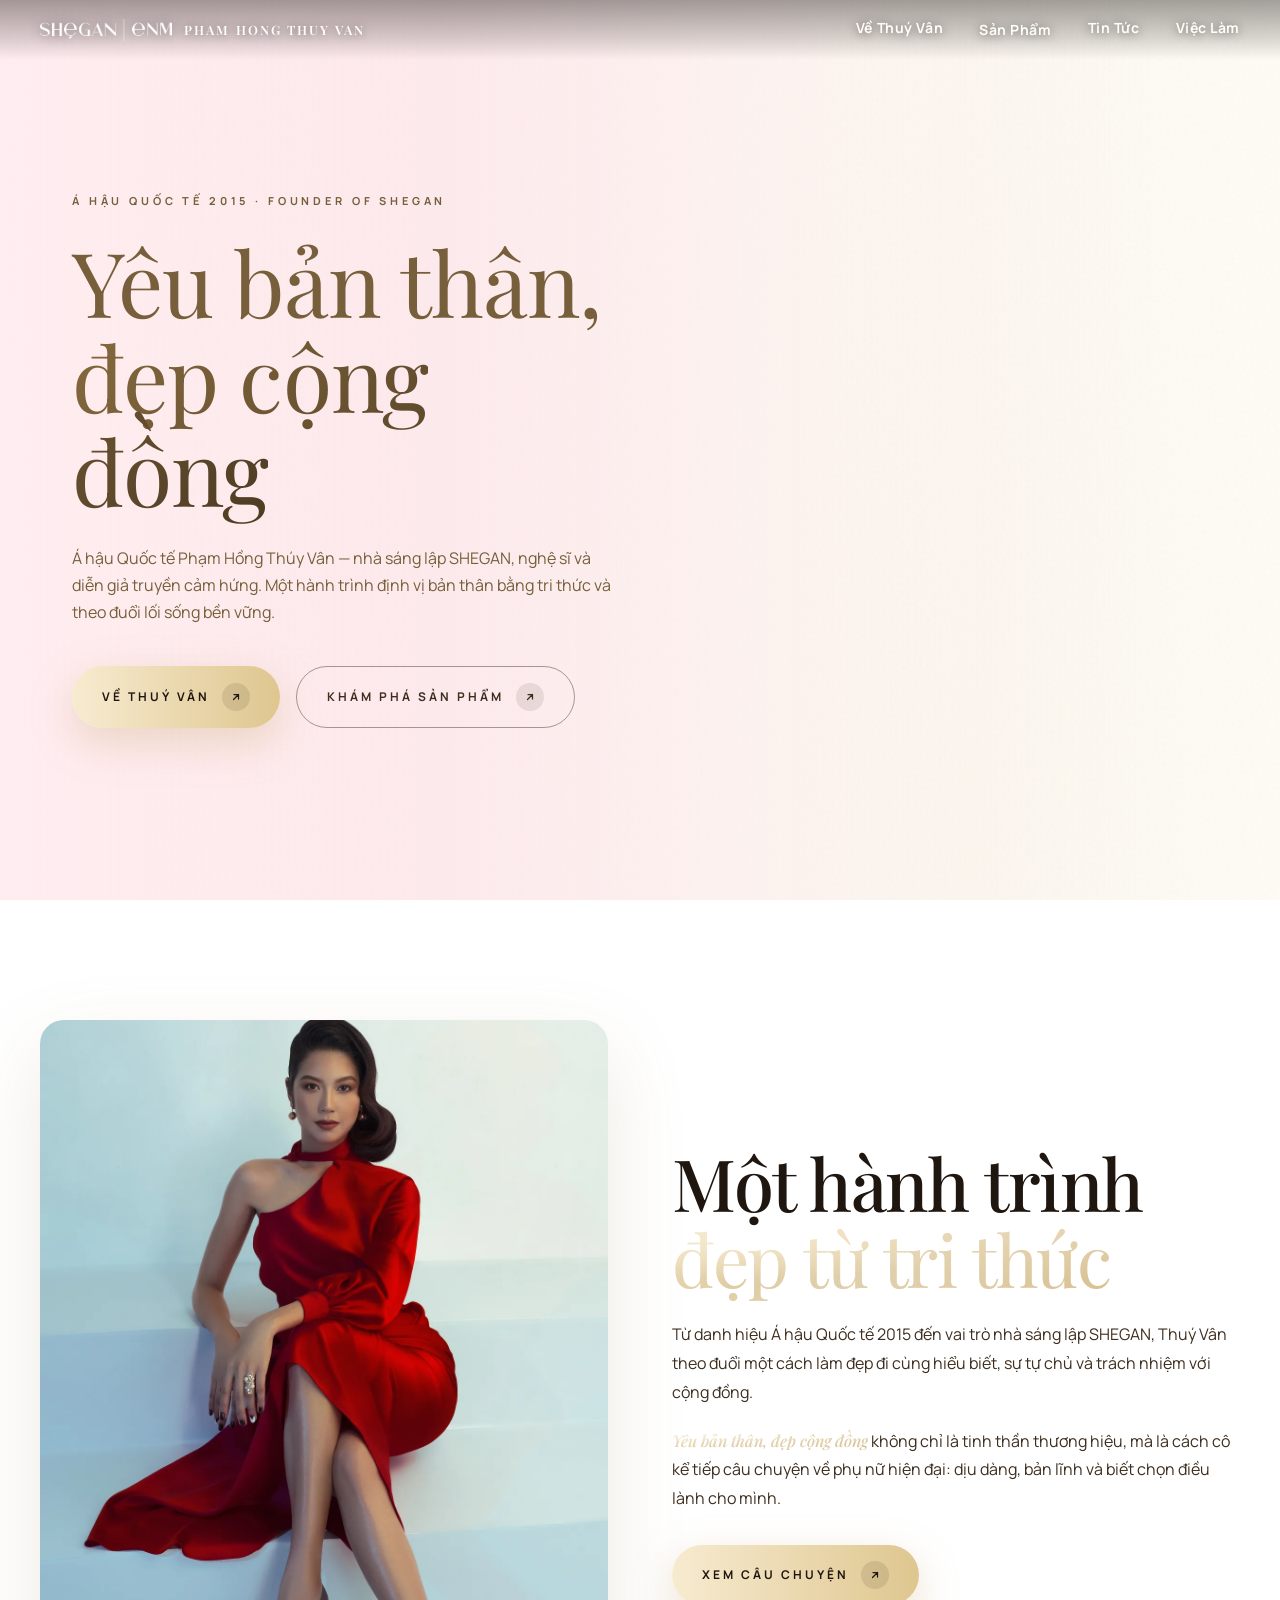
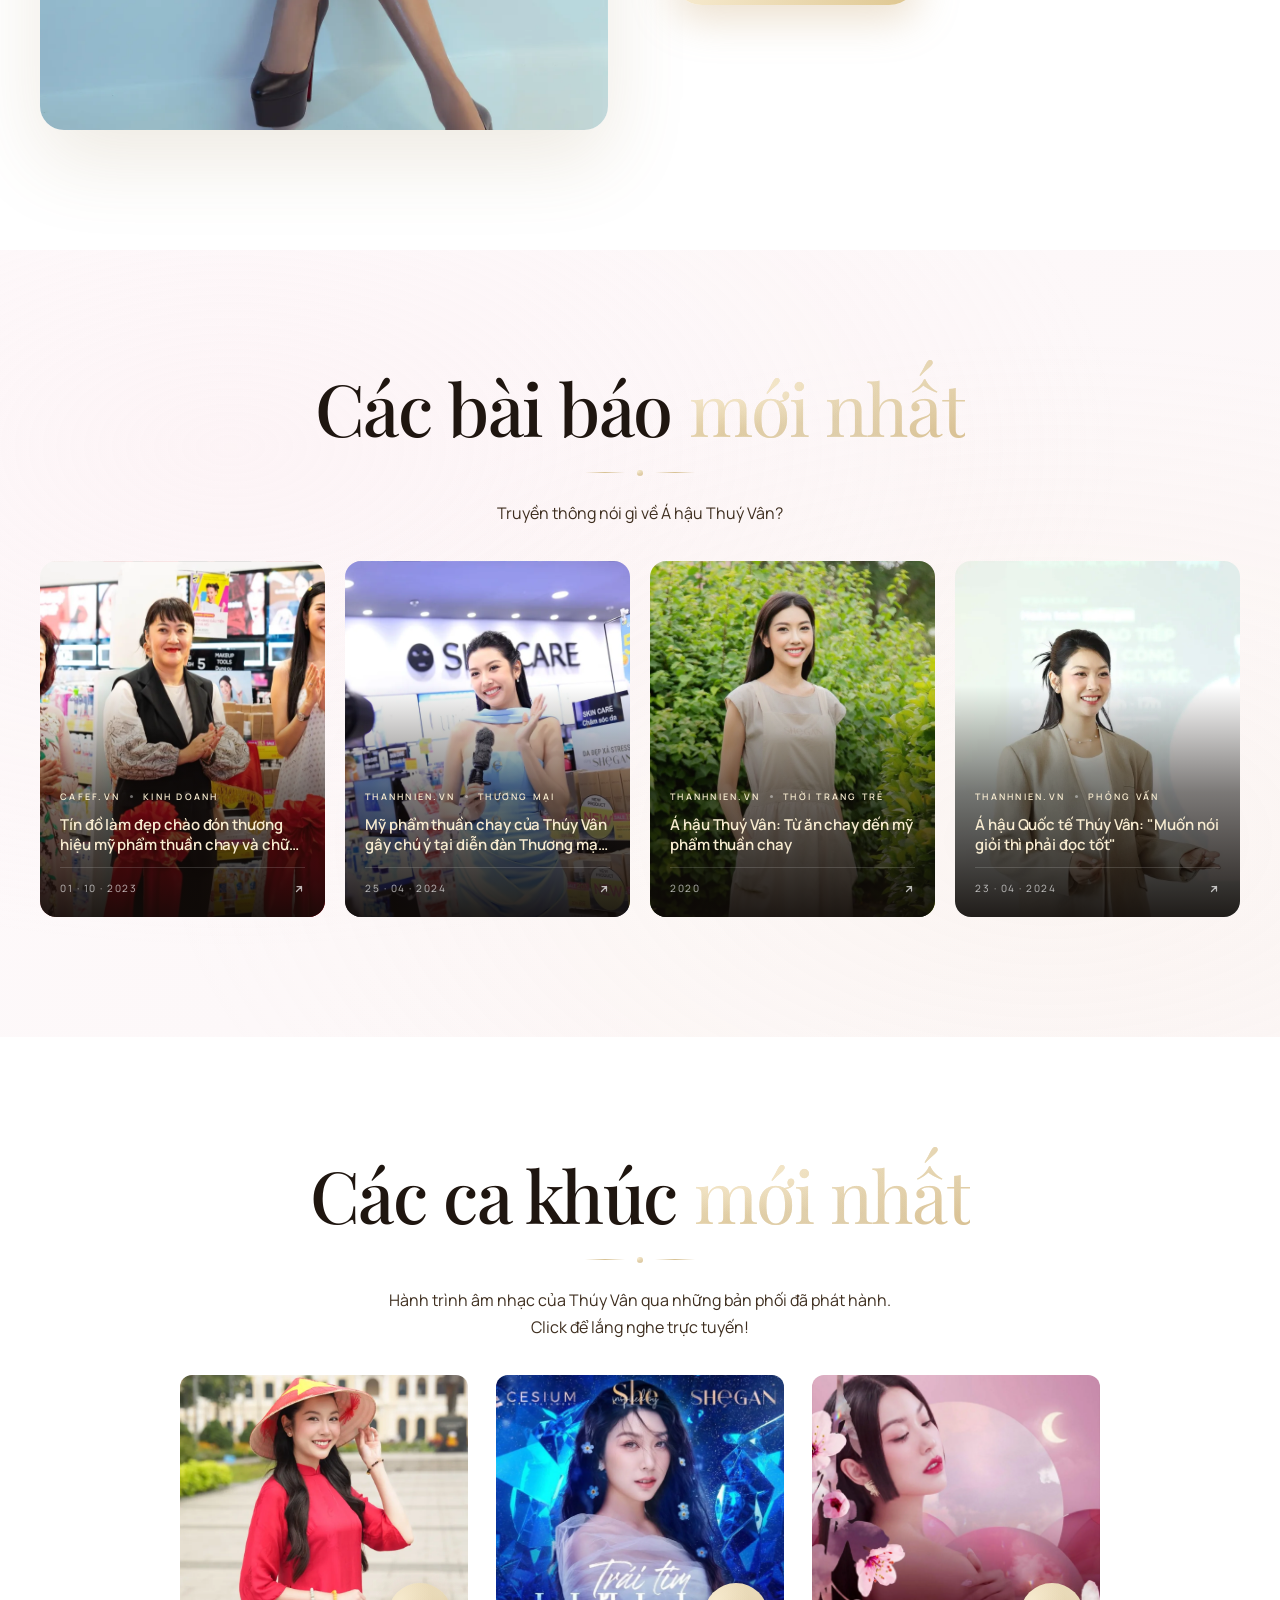
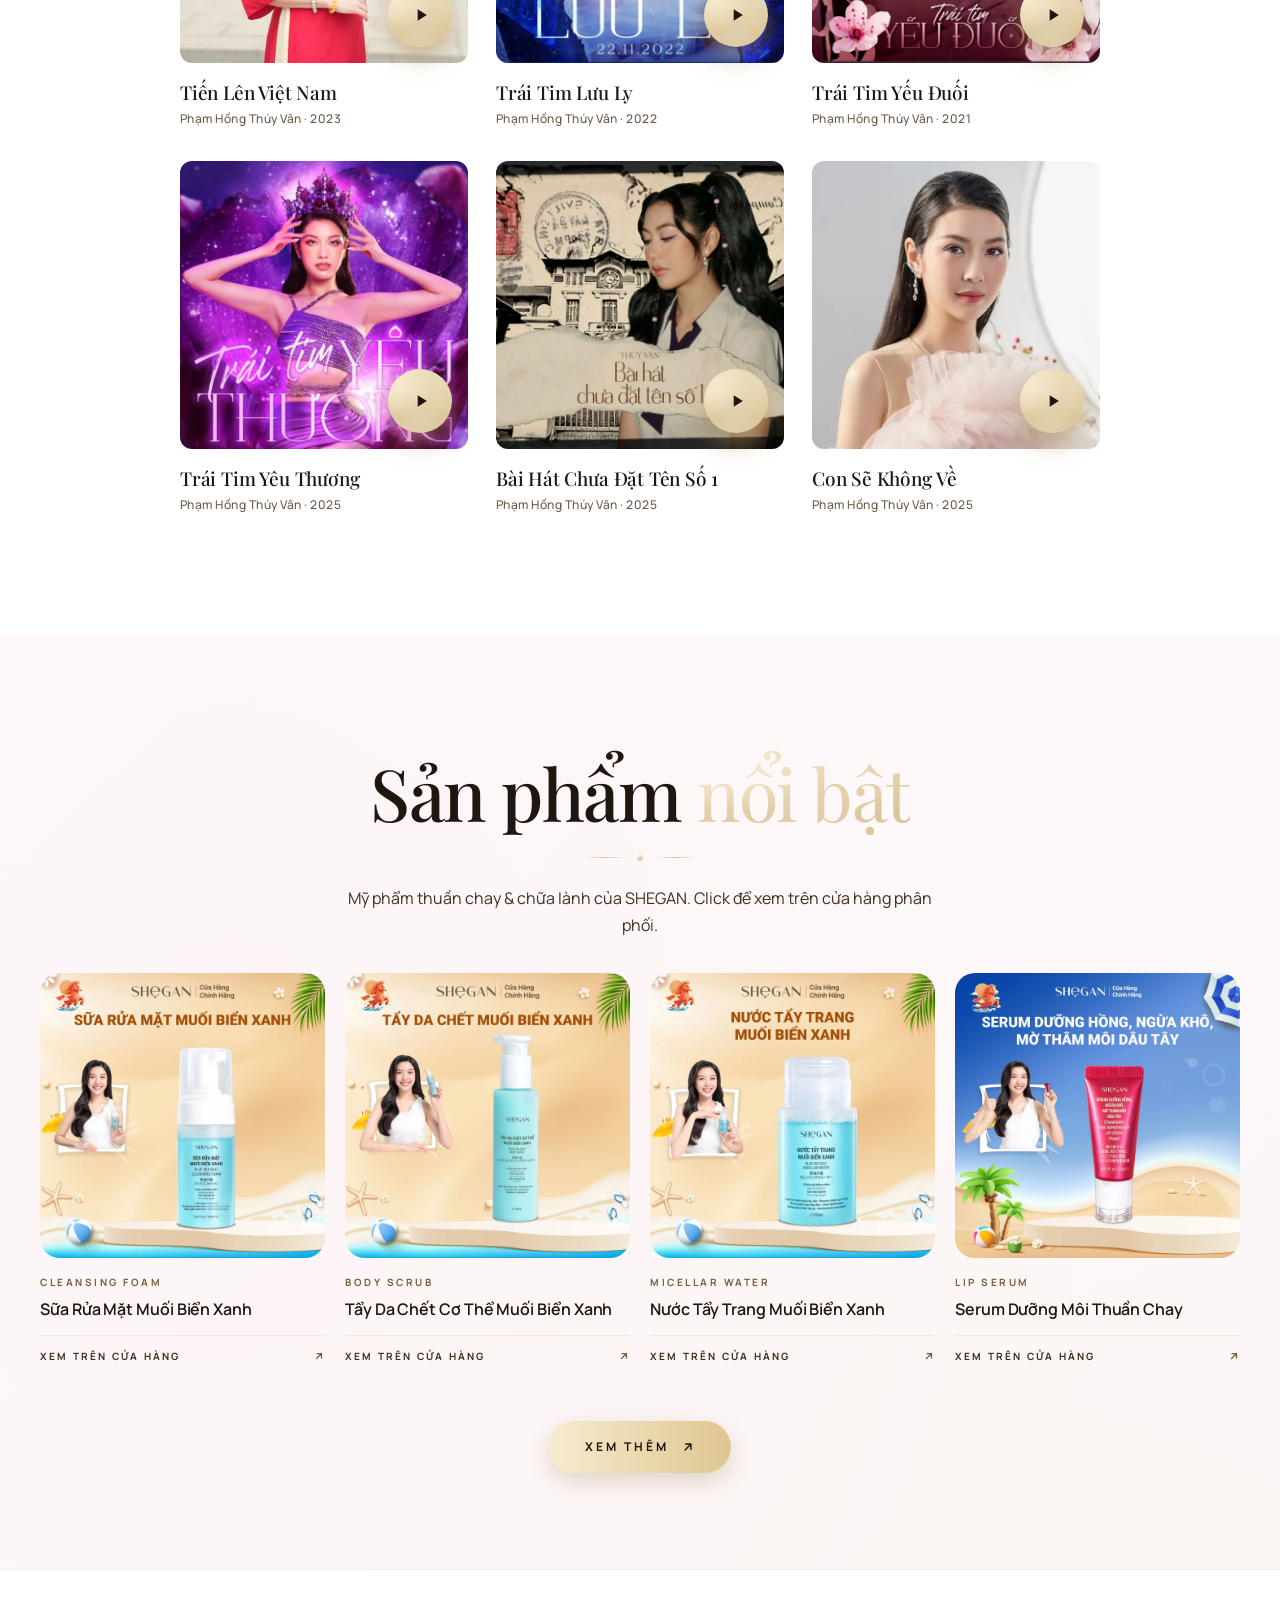
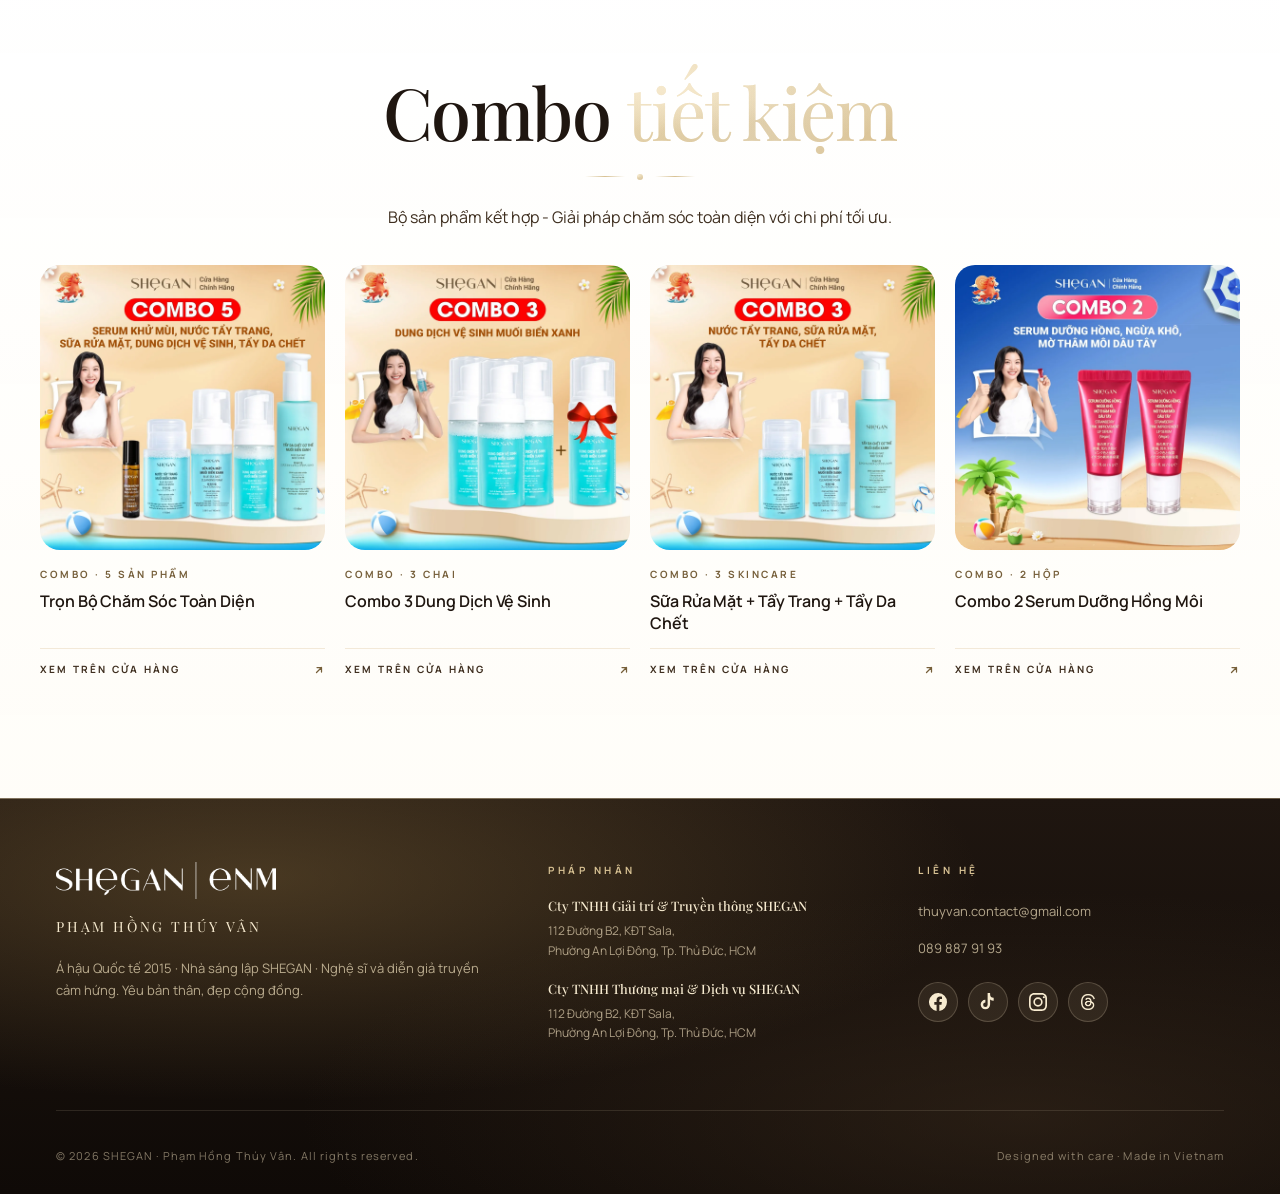
==== commit 8307adc0: "Music card play button bigger + Shegan page white bg - Increase Spotify-style play button on music c" ====
--- a/index.html
+++ b/index.html
@@ -132,8 +132,43 @@
     gap: 64px;
     align-items: center;
     background:
-      linear-gradient(90deg, rgba(15,10,7,0.82) 0%, rgba(31,22,16,0.55) 35%, rgba(31,22,16,0.2) 65%, transparent 90%),
-      url('assets/beauty/wdy-5296.webp') center center / cover no-repeat;
+      linear-gradient(90deg,
+        rgba(255, 235, 240, 0.88) 0%,
+        rgba(252, 224, 232, 0.65) 35%,
+        rgba(252, 224, 232, 0.2) 65%,
+        transparent 90%),
+      url('assets/beauty/home-hero-pink.webp') center center / cover no-repeat;
+  }
+  /* Text colors for light pink hero — rich bronze/antique-gold for contrast */
+  .hero-home .hero-banner-eyebrow {
+    background: none;
+    -webkit-background-clip: initial; background-clip: initial;
+    color: var(--antique-gold);
+  }
+  .hero-home h1 {
+    color: var(--antique-gold);
+    text-shadow: none;
+    font-size: clamp(48px, 7vw, 92px);
+  }
+  .hero-home h1 em {
+    background: linear-gradient(135deg, #876B3F 0%, #4D3B23 100%);
+    -webkit-background-clip: text; background-clip: text;
+    color: transparent;
+  }
+  .hero-home .hero-banner-desc { color: var(--antique-gold); }
+  /* Ghost CTA on light pink — switch from pearl/cream to brown so it stands out */
+  .hero-home .cta-ghost {
+    color: var(--warm-brown);
+    border-color: rgba(62, 46, 31, 0.45);
+  }
+  .hero-home .cta-ghost:hover {
+    background: rgba(62, 46, 31, 0.06);
+    border-color: var(--warm-brown);
+    color: var(--deep-brown);
+  }
+  .hero-home .cta-ghost .cta-arrow {
+    background: rgba(62, 46, 31, 0.1);
+    color: var(--warm-brown);
   }
   .hero-home::after { display: none; }
   .hero-home .hero-banner-content { max-width: none; }
@@ -144,7 +179,7 @@
     width: auto;
     /* Kéo ảnh ra sát các mép hero để không để lộ khoảng dark padding */
     margin: -80px -72px -80px 0;
-    background: url('assets/beauty/wdy-5296.webp') center top / cover no-repeat;
+    background: url('assets/beauty/home-hero-pink.webp') center top / cover no-repeat;
     position: relative;
     overflow: hidden;
     /* Mask mờ feather cạnh trái — ảnh tự fade transparent để nền dark lộ xuyên qua, mềm & blur */
@@ -161,37 +196,9 @@
       rgba(0, 0, 0, 0.85) 42%,
       #000 58%);
   }
-  /* Overlay blur nhẹ ở vùng chuyển tiếp để mép thêm mềm */
-  .hero-home-image::after {
-    content: '';
-    position: absolute;
-    top: 0; bottom: 0;
-    left: 0; width: 45%;
-    backdrop-filter: blur(14px);
-    -webkit-backdrop-filter: blur(14px);
-    -webkit-mask-image: linear-gradient(90deg, #000 0%, rgba(0,0,0,0.5) 50%, transparent 100%);
-    mask-image: linear-gradient(90deg, #000 0%, rgba(0,0,0,0.5) 50%, transparent 100%);
-    pointer-events: none;
-  }
-  /* Blend-fade 3 cạnh còn lại (trên / dưới / phải) */
-  .hero-home-image::before {
-    content: '';
-    position: absolute; inset: 0;
-    background:
-      linear-gradient(180deg,
-        rgba(31, 22, 16, 0.7) 0%,
-        rgba(31, 22, 16, 0.25) 10%,
-        transparent 22%),
-      linear-gradient(0deg,
-        rgba(31, 22, 16, 0.75) 0%,
-        rgba(31, 22, 16, 0.3) 12%,
-        transparent 25%),
-      linear-gradient(270deg,
-        rgba(31, 22, 16, 0.55) 0%,
-        rgba(31, 22, 16, 0.2) 10%,
-        transparent 20%);
-    pointer-events: none;
-  }
+  /* Edge overlays removed — image shows at full quality without blur/tint */
+  .hero-home-image::after,
+  .hero-home-image::before { display: none; }
   section.home-section {
     padding: 120px 40px;
     max-width: none; margin: 0;
@@ -199,12 +206,12 @@
     background: var(--white);
   }
   section.home-section > .about-teaser,
-  section.home-section > .section-header,
-  section.home-section > .music-grid {
+  section.home-section > .section-header {
     max-width: 1320px;
     margin-left: auto;
     margin-right: auto;
   }
+  /* music-grid has its own narrower max-width — see below */
   section.home-section.cream {
     max-width: none;
     background:
@@ -212,6 +219,14 @@
       radial-gradient(at 85% 70%, rgba(215, 194, 154, 0.13), transparent 58%),
       linear-gradient(135deg, rgba(255, 255, 255, 0.78), rgba(250, 243, 231, 0.92)),
       var(--cream);
+  }
+  /* "Sản phẩm nổi bật" + "Các bài báo mới nhất" — barely-there pink, nearly white */
+  section.home-section#products,
+  section.home-section#news {
+    background:
+      radial-gradient(at 18% 25%, rgba(252, 230, 235, 0.25), transparent 60%),
+      radial-gradient(at 82% 75%, rgba(247, 235, 208, 0.15), transparent 60%),
+      linear-gradient(135deg, #FEFAFB 0%, #FCF6F7 100%);
   }
   .home-section-inner {
     max-width: 1320px; margin: 0 auto;
@@ -281,43 +296,101 @@
     margin: 0 auto;
   }
 
-  /* Music inline YouTube audio-only player */
-  .music-card[data-yt] { cursor: pointer; }
-  .music-card[data-yt]:focus-visible {
+  /* ============ MUSIC SECTION — Spotify-style 3-col grid ============ */
+  .home-section .music-grid {
+    display: grid !important;
+    grid-template-columns: repeat(3, 1fr);
+    gap: 32px 28px;
+    max-width: 920px;
+    margin: 0 auto;
+  }
+  /* Reset old music-card styling — new card is plain block with cover + meta */
+  .home-section .music-card {
+    background: transparent !important;
+    border: none !important;
+    border-radius: 0 !important;
+    padding: 0 !important;
+    display: block !important;
+    min-height: 0 !important;
+    cursor: pointer;
+    transition: transform 0.3s ease;
+    box-shadow: none !important;
+  }
+  .home-section .music-card[data-yt]:focus-visible {
     outline: 2px solid var(--antique-gold);
-    outline-offset: 3px;
-  }
-  /* Bigger play/pause button so user notices it */
-  .music-card .music-now-icon {
-    width: 44px; height: 44px;
-    box-shadow: 0 6px 18px rgba(62, 46, 31, 0.28);
-    transition: transform 0.25s ease, box-shadow 0.25s ease;
-  }
-  .music-card:hover .music-now-icon {
-    transform: scale(1.06);
-    box-shadow: 0 8px 22px rgba(62, 46, 31, 0.35);
-  }
-  .music-card .music-now-icon svg {
-    width: 16px; height: 16px;
-    margin-left: 2px;
-  }
-  .music-card .music-now-icon .icon-pause {
-    display: none;
-    margin-left: 0;
-  }
-  .music-card.playing .music-now-icon .icon-play { display: none; }
-  .music-card.playing .music-now-icon .icon-pause { display: block; }
-  .music-card .music-now {
-    font-size: 14px;
-    font-weight: 600;
-    gap: 12px;
-  }
-  .music-card .music-now-label::before { content: 'Nghe ngay'; }
-  .music-card.playing .music-now-label::before { content: 'Đang phát'; }
-
-  /* Vinyl static by default; only spin when this card is playing */
-  .music-card .music-disc { animation: none; }
-  .music-card.playing .music-disc { animation: vinyl-spin 8s linear infinite; }
+    outline-offset: 6px;
+    border-radius: 12px;
+  }
+  .home-section .music-cover-wrap {
+    position: relative;
+    aspect-ratio: 1;
+    margin-bottom: 18px;
+    transition: transform 0.35s ease;
+    /* No overflow:hidden here — keep play-button shadow visible. */
+  }
+  .home-section .music-card:hover .music-cover-wrap { transform: translateY(-4px); }
+  .home-section .music-cover {
+    position: absolute; inset: 0;
+    background-size: cover; background-position: center;
+    border-radius: 12px;
+  }
+  /* Play button — Spotify-style: always visible, lifts on hover.
+     pointer-events: none so the card-wide click handler always fires. */
+  .home-section .music-play {
+    position: absolute;
+    right: 16px; bottom: 16px;
+    width: 64px; height: 64px;
+    border-radius: 50%;
+    background: var(--mesh-gold);
+    color: var(--deep-brown);
+    border: none;
+    display: flex; align-items: center; justify-content: center;
+    box-shadow: 0 10px 24px rgba(168, 137, 87, 0.55);
+    cursor: pointer;
+    pointer-events: none;
+    transition: transform 0.3s ease, box-shadow 0.3s ease;
+  }
+  .home-section .music-card:hover .music-play {
+    transform: translateY(-4px);
+    box-shadow: 0 16px 30px rgba(168, 137, 87, 0.65);
+  }
+  .home-section .music-play svg {
+    width: 20px; height: 20px; fill: currentColor; margin-left: 2px;
+  }
+  .home-section .music-play .icon-pause { display: none; margin-left: 0; }
+  /* Spotify-style "now playing" state — pulsing button + title goes gold. */
+  .home-section .music-card.playing .music-play .icon-play { display: none; }
+  .home-section .music-card.playing .music-play .icon-pause { display: block; }
+  .home-section .music-card.playing .music-play {
+    transform: translateY(-4px);
+    animation: musicPlayPulse 2.2s ease-in-out infinite;
+  }
+  .home-section .music-card.playing .music-title { color: var(--royal-gold); }
+  @keyframes musicPlayPulse {
+    0%, 100% {
+      box-shadow: 0 10px 22px rgba(168, 137, 87, 0.6),
+                  0 0 0 0 rgba(168, 137, 87, 0.5);
+    }
+    50% {
+      box-shadow: 0 14px 28px rgba(168, 137, 87, 0.75),
+                  0 0 0 10px rgba(168, 137, 87, 0);
+    }
+  }
+  .home-section .music-title {
+    font-family: var(--font-heading);
+    font-size: 19px; font-weight: 500;
+    color: var(--deep-brown);
+    line-height: 1.25;
+    margin: 0 0 4px;
+    transition: color 0.3s ease;
+  }
+  .home-section .music-meta {
+    font-family: var(--font-body);
+    font-size: 12px; font-weight: 500;
+    color: var(--text-muted);
+    margin: 0;
+    letter-spacing: 0.04em;
+  }
 
   /* Hide the iframe visually but keep it rendered so audio plays */
   .music-player {
@@ -327,6 +400,17 @@
     opacity: 0;
     pointer-events: none;
     overflow: hidden;
+  }
+
+  @media (max-width: 900px) {
+    .home-section .music-grid { grid-template-columns: repeat(2, 1fr); gap: 22px 14px; }
+    .home-section .music-play { width: 52px; height: 52px; right: 12px; bottom: 12px; }
+    .home-section .music-title { font-size: 16px; }
+    .home-section .music-meta { font-size: 11px; }
+  }
+  /* Keep 2 columns even on very narrow phones */
+  @media (max-width: 900px) {
+    .section-desc br.desktop-only { display: none; }
   }
   /* News overlay cards — compact size */
   #news .news-grid {
@@ -398,36 +482,58 @@
     .header-menu { gap: 16px; flex-wrap: wrap; }
     .header-menu a { font-size: 13px; font-weight: 700; }
     .hero-home {
-      padding: 86px 24px 48px;
-      min-height: 80vh;
-      min-height: 80svh;
+      padding: 86px 24px 40px;
+      min-height: 92vh;
+      min-height: 92svh;
       grid-template-columns: 1fr;
-      gap: 40px;
-      align-items: center;
-      /* Stronger uniform dark overlay on mobile so text contrasts on any photo region */
+      gap: 0;
+      align-items: end;
+      /* Gradient only kicks in from ~60% downward so the subject (top portion
+         of the photo) stays visible; bottom area gets enough pink for text. */
       background:
-        linear-gradient(180deg, rgba(15,10,7,0.68) 0%, rgba(31,22,16,0.78) 100%),
-        url('assets/beauty/wdy-5296.webp') center top / cover no-repeat;
-    }
-    /* Hero text — solid light + drop shadow for readability over photo */
-    .hero-banner-eyebrow { filter: drop-shadow(0 1px 8px rgba(15,10,7,0.7)); }
-    .hero-banner h1 {
-      color: #fff;
-      text-shadow: 0 2px 16px rgba(15,10,7,0.7), 0 1px 4px rgba(15,10,7,0.45);
-    }
-    /* Brighter champagne text for hero h1 em on mobile (solid color for reliable rendering) */
-    .hero-banner h1 em {
+        linear-gradient(180deg,
+          rgba(255, 235, 240, 0) 0%,
+          rgba(255, 235, 240, 0) 55%,
+          rgba(255, 235, 240, 0.4) 75%,
+          rgba(252, 224, 232, 0.9) 100%),
+        url('assets/beauty/home-hero-pink.webp') 78% top / cover no-repeat;
+    }
+    /* Hero text — rich bronze on light pink, smaller + compact on mobile */
+    .hero-banner-eyebrow { filter: none; }
+    .hero-home .hero-banner-eyebrow {
       background: none !important;
-      -webkit-background-clip: unset !important;
-      background-clip: unset !important;
-      -webkit-text-fill-color: #f0d49c !important;
-      color: #f0d49c !important;
-      text-shadow: 0 2px 12px rgba(15, 10, 7, 0.6);
-    }
-    .hero-banner-desc {
-      color: rgba(255, 255, 255, 0.95);
-      text-shadow: 0 1px 8px rgba(15,10,7,0.55);
-    }
+      -webkit-background-clip: initial !important; background-clip: initial !important;
+      color: var(--antique-gold) !important;
+      font-size: 10px !important;
+      letter-spacing: 0.3em !important;
+      margin-bottom: 14px !important;
+    }
+    .hero-home h1 {
+      color: var(--antique-gold);
+      text-shadow: none;
+      font-size: 42px !important;
+      margin-bottom: 14px !important;
+      line-height: 1.3 !important;
+      padding-bottom: 0.15em;
+    }
+    .hero-home h1 em {
+      background: linear-gradient(135deg, #876B3F 0%, #4D3B23 100%) !important;
+      -webkit-background-clip: text !important;
+      background-clip: text !important;
+      -webkit-text-fill-color: transparent !important;
+      color: transparent !important;
+      text-shadow: none;
+    }
+    .hero-home .hero-banner-desc {
+      color: var(--antique-gold);
+      text-shadow: none;
+      font-size: 14px;
+      line-height: 1.6;
+      margin-bottom: 22px;
+    }
+    .hero-home .hero-banner-cta { gap: 10px; }
+    .hero-home .cta-primary,
+    .hero-home .cta-ghost { padding: 13px 22px; font-size: 11px; letter-spacing: 0.22em; }
     .hero-home-image {
       max-width: 100%;
       aspect-ratio: 4 / 5;
@@ -480,10 +586,11 @@
 
 <!-- ============ HEADER — single row: logo+name left, menu+utils right ============ -->
 <header class="site-header">
+  <div class="header-blur-layer" id="headerBlur"></div>
   <nav class="header-nav" id="siteHeader">
     <a href="index.html" class="header-brand">
       <img src="assets/logo-enm.webp" alt="SHEGAN ENM" class="brand-logo">
-      <span class="brand-name">Phạm Hồng Thuý Vân</span>
+      <span class="brand-name">Pham Hong Thuy Van</span>
     </a>
     <div class="header-right">
       <ul class="header-menu" id="primaryMenu">
@@ -637,163 +744,85 @@
       <span class="section-num">— 03 / Âm Nhạc —</span>
       <h2 class="section-title">Các ca khúc <em>mới nhất</em></h2>
       <div class="divider-ornament"><span></span></div>
-      <p class="section-desc">Những sáng tác đã phát hành — câu chuyện âm nhạc của Thuý Vân. Bấm vào thẻ để nghe ngay trên trang.</p>
+      <p class="section-desc">Hành trình âm nhạc của Thúy Vân qua những bản phối đã phát hành.<br class="desktop-only">Click để lắng nghe trực tuyến!</p>
     </div>
 
     <div class="music-grid">
       <div class="music-card" data-yt="vggFAD9AO3U" role="button" tabindex="0" aria-label="Nghe bài Tiến Lên Việt Nam">
-        <div class="music-info">
-          <div class="music-now">
-            <span class="music-now-icon" aria-hidden="true">
-              <svg class="icon-play" viewBox="0 0 24 24"><path d="M8 5v14l11-7z"/></svg>
-              <svg class="icon-pause" viewBox="0 0 24 24"><path d="M6 5h4v14H6zM14 5h4v14h-4z"/></svg>
-            </span>
-            <span class="music-now-label"></span>
-          </div>
-          <div>
-            <div class="music-artist">Phạm Hồng Thúy Vân · 2023</div>
-            <h4>Tiến Lên Việt Nam</h4>
-          </div>
+        <div class="music-cover-wrap">
+          <div class="music-cover" style="background-image: url('assets/music/tien-len-viet-nam.webp');"></div>
+          <button class="music-play" type="button" tabindex="-1" aria-hidden="true">
+            <svg class="icon-play" viewBox="0 0 24 24"><path d="M8 5v14l11-7z"/></svg>
+            <svg class="icon-pause" viewBox="0 0 24 24"><path d="M6 5h4v14H6zM14 5h4v14h-4z"/></svg>
+          </button>
         </div>
-        <div class="music-vinyl">
-          <div class="music-disc">
-            <div class="music-disc-image" style="background-image: url('assets/music/tien-len-viet-nam.webp');"></div>
-          </div>
-          <div class="music-tonearm">
-            <div class="music-tonearm-pivot"></div>
-            <div class="music-tonearm-arm"></div>
-          </div>
+        <h4 class="music-title">Tiến Lên Việt Nam</h4>
+        <p class="music-meta">Phạm Hồng Thúy Vân · 2023</p>
+        <div class="music-player" aria-hidden="true"></div>
+      </div>
+
+      <div class="music-card" data-yt="EUVNz9dcaoA" role="button" tabindex="0" aria-label="Nghe bài Trái Tim Lưu Ly">
+        <div class="music-cover-wrap">
+          <div class="music-cover" style="background-image: url('assets/music/trai-tim-luu-ly.webp');"></div>
+          <button class="music-play" type="button" tabindex="-1" aria-hidden="true">
+            <svg class="icon-play" viewBox="0 0 24 24"><path d="M8 5v14l11-7z"/></svg>
+            <svg class="icon-pause" viewBox="0 0 24 24"><path d="M6 5h4v14H6zM14 5h4v14h-4z"/></svg>
+          </button>
         </div>
+        <h4 class="music-title">Trái Tim Lưu Ly</h4>
+        <p class="music-meta">Phạm Hồng Thúy Vân · 2022</p>
         <div class="music-player" aria-hidden="true"></div>
       </div>
 
-      <div class="music-card" data-yt="EUVNz9dcaoA" role="button" tabindex="0" aria-label="Nghe bài Trái Tim Lưu Ly">
-        <div class="music-info">
-          <div class="music-now">
-            <span class="music-now-icon" aria-hidden="true">
-              <svg class="icon-play" viewBox="0 0 24 24"><path d="M8 5v14l11-7z"/></svg>
-              <svg class="icon-pause" viewBox="0 0 24 24"><path d="M6 5h4v14H6zM14 5h4v14h-4z"/></svg>
-            </span>
-            <span class="music-now-label"></span>
-          </div>
-          <div>
-            <div class="music-artist">Phạm Hồng Thúy Vân · 2022</div>
-            <h4>Trái Tim Lưu Ly</h4>
-          </div>
+      <div class="music-card" data-yt="hX4aJ3mgTn8" role="button" tabindex="0" aria-label="Nghe bài Trái Tim Yếu Đuối">
+        <div class="music-cover-wrap">
+          <div class="music-cover" style="background-image: url('assets/music/trai-tim-yeu-duoi.webp');"></div>
+          <button class="music-play" type="button" tabindex="-1" aria-hidden="true">
+            <svg class="icon-play" viewBox="0 0 24 24"><path d="M8 5v14l11-7z"/></svg>
+            <svg class="icon-pause" viewBox="0 0 24 24"><path d="M6 5h4v14H6zM14 5h4v14h-4z"/></svg>
+          </button>
         </div>
-        <div class="music-vinyl">
-          <div class="music-disc">
-            <div class="music-disc-image" style="background-image: url('assets/music/trai-tim-luu-ly.webp');"></div>
-          </div>
-          <div class="music-tonearm">
-            <div class="music-tonearm-pivot"></div>
-            <div class="music-tonearm-arm"></div>
-          </div>
+        <h4 class="music-title">Trái Tim Yếu Đuối</h4>
+        <p class="music-meta">Phạm Hồng Thúy Vân · 2021</p>
+        <div class="music-player" aria-hidden="true"></div>
+      </div>
+
+      <div class="music-card" data-yt="t0EgveIEtyU" role="button" tabindex="0" aria-label="Nghe bài Trái Tim Yêu Thương">
+        <div class="music-cover-wrap">
+          <div class="music-cover" style="background-image: url('assets/music/trai-tim-yeu-thuong.webp');"></div>
+          <button class="music-play" type="button" tabindex="-1" aria-hidden="true">
+            <svg class="icon-play" viewBox="0 0 24 24"><path d="M8 5v14l11-7z"/></svg>
+            <svg class="icon-pause" viewBox="0 0 24 24"><path d="M6 5h4v14H6zM14 5h4v14h-4z"/></svg>
+          </button>
         </div>
+        <h4 class="music-title">Trái Tim Yêu Thương</h4>
+        <p class="music-meta">Phạm Hồng Thúy Vân · 2025</p>
         <div class="music-player" aria-hidden="true"></div>
       </div>
 
-      <div class="music-card" data-yt="hX4aJ3mgTn8" role="button" tabindex="0" aria-label="Nghe bài Trái Tim Yếu Đuối">
-        <div class="music-info">
-          <div class="music-now">
-            <span class="music-now-icon" aria-hidden="true">
-              <svg class="icon-play" viewBox="0 0 24 24"><path d="M8 5v14l11-7z"/></svg>
-              <svg class="icon-pause" viewBox="0 0 24 24"><path d="M6 5h4v14H6zM14 5h4v14h-4z"/></svg>
-            </span>
-            <span class="music-now-label"></span>
-          </div>
-          <div>
-            <div class="music-artist">Phạm Hồng Thúy Vân · 2021</div>
-            <h4>Trái Tim Yếu Đuối</h4>
-          </div>
+      <div class="music-card" data-yt="GyrsOmvOipI" role="button" tabindex="0" aria-label="Nghe bài Bài Hát Chưa Đặt Tên Số 1">
+        <div class="music-cover-wrap">
+          <div class="music-cover" style="background-image: url('assets/music/bai-hat-chua-dat-ten-so-1.webp');"></div>
+          <button class="music-play" type="button" tabindex="-1" aria-hidden="true">
+            <svg class="icon-play" viewBox="0 0 24 24"><path d="M8 5v14l11-7z"/></svg>
+            <svg class="icon-pause" viewBox="0 0 24 24"><path d="M6 5h4v14H6zM14 5h4v14h-4z"/></svg>
+          </button>
         </div>
-        <div class="music-vinyl">
-          <div class="music-disc">
-            <div class="music-disc-image" style="background-image: url('assets/music/trai-tim-yeu-duoi.webp');"></div>
-          </div>
-          <div class="music-tonearm">
-            <div class="music-tonearm-pivot"></div>
-            <div class="music-tonearm-arm"></div>
-          </div>
+        <h4 class="music-title">Bài Hát Chưa Đặt Tên Số 1</h4>
+        <p class="music-meta">Phạm Hồng Thúy Vân · 2025</p>
+        <div class="music-player" aria-hidden="true"></div>
+      </div>
+
+      <div class="music-card" data-yt="O7ulohxXrnc" role="button" tabindex="0" aria-label="Nghe bài Con Sẽ Không Về">
+        <div class="music-cover-wrap">
+          <div class="music-cover" style="background-image: url('assets/music/con-se-khong-ve.webp');"></div>
+          <button class="music-play" type="button" tabindex="-1" aria-hidden="true">
+            <svg class="icon-play" viewBox="0 0 24 24"><path d="M8 5v14l11-7z"/></svg>
+            <svg class="icon-pause" viewBox="0 0 24 24"><path d="M6 5h4v14H6zM14 5h4v14h-4z"/></svg>
+          </button>
         </div>
-        <div class="music-player" aria-hidden="true"></div>
-      </div>
-
-      <div class="music-card" data-yt="t0EgveIEtyU" role="button" tabindex="0" aria-label="Nghe bài Trái Tim Yêu Thương">
-        <div class="music-info">
-          <div class="music-now">
-            <span class="music-now-icon" aria-hidden="true">
-              <svg class="icon-play" viewBox="0 0 24 24"><path d="M8 5v14l11-7z"/></svg>
-              <svg class="icon-pause" viewBox="0 0 24 24"><path d="M6 5h4v14H6zM14 5h4v14h-4z"/></svg>
-            </span>
-            <span class="music-now-label"></span>
-          </div>
-          <div>
-            <div class="music-artist">Phạm Hồng Thúy Vân · 2025</div>
-            <h4>Trái Tim Yêu Thương</h4>
-          </div>
-        </div>
-        <div class="music-vinyl">
-          <div class="music-disc">
-            <div class="music-disc-image" style="background-image: url('assets/music/trai-tim-yeu-thuong.webp');"></div>
-          </div>
-          <div class="music-tonearm">
-            <div class="music-tonearm-pivot"></div>
-            <div class="music-tonearm-arm"></div>
-          </div>
-        </div>
-        <div class="music-player" aria-hidden="true"></div>
-      </div>
-
-      <div class="music-card" data-yt="GyrsOmvOipI" role="button" tabindex="0" aria-label="Nghe bài Bài Hát Chưa Đặt Tên Số 1">
-        <div class="music-info">
-          <div class="music-now">
-            <span class="music-now-icon" aria-hidden="true">
-              <svg class="icon-play" viewBox="0 0 24 24"><path d="M8 5v14l11-7z"/></svg>
-              <svg class="icon-pause" viewBox="0 0 24 24"><path d="M6 5h4v14H6zM14 5h4v14h-4z"/></svg>
-            </span>
-            <span class="music-now-label"></span>
-          </div>
-          <div>
-            <div class="music-artist">Phạm Hồng Thúy Vân · 2025</div>
-            <h4>Bài Hát Chưa Đặt Tên Số 1</h4>
-          </div>
-        </div>
-        <div class="music-vinyl">
-          <div class="music-disc">
-            <div class="music-disc-image" style="background-image: url('assets/music/bai-hat-chua-dat-ten-so-1.webp');"></div>
-          </div>
-          <div class="music-tonearm">
-            <div class="music-tonearm-pivot"></div>
-            <div class="music-tonearm-arm"></div>
-          </div>
-        </div>
-        <div class="music-player" aria-hidden="true"></div>
-      </div>
-
-      <div class="music-card" data-yt="O7ulohxXrnc" role="button" tabindex="0" aria-label="Nghe bài Con Sẽ Không Về">
-        <div class="music-info">
-          <div class="music-now">
-            <span class="music-now-icon" aria-hidden="true">
-              <svg class="icon-play" viewBox="0 0 24 24"><path d="M8 5v14l11-7z"/></svg>
-              <svg class="icon-pause" viewBox="0 0 24 24"><path d="M6 5h4v14H6zM14 5h4v14h-4z"/></svg>
-            </span>
-            <span class="music-now-label"></span>
-          </div>
-          <div>
-            <div class="music-artist">Phạm Hồng Thúy Vân · 2025</div>
-            <h4>Con Sẽ Không Về</h4>
-          </div>
-        </div>
-        <div class="music-vinyl">
-          <div class="music-disc">
-            <div class="music-disc-image" style="background-image: url('assets/music/con-se-khong-ve.webp');"></div>
-          </div>
-          <div class="music-tonearm">
-            <div class="music-tonearm-pivot"></div>
-            <div class="music-tonearm-arm"></div>
-          </div>
-        </div>
+        <h4 class="music-title">Con Sẽ Không Về</h4>
+        <p class="music-meta">Phạm Hồng Thúy Vân · 2025</p>
         <div class="music-player" aria-hidden="true"></div>
       </div>
     </div>
@@ -861,7 +890,7 @@
             <span class="section-num">— 04.5 / SHEGAN Combo —</span>
             <h2 class="section-title">Combo <em>tiết kiệm</em></h2>
             <div class="divider-ornament"><span></span></div>
-            <p class="section-desc">Bộ sản phẩm kết hợp — chăm sóc trọn vẹn, giá ưu đãi.</p>
+            <p class="section-desc">Bộ sản phẩm kết hợp - Giải pháp chăm sóc toàn diện với chi phí tối ưu.</p>
           </div>
 
           <div class="prod-grid">
@@ -966,6 +995,7 @@
   // Sticky header shadow on scroll
   (function() {
     var hdr = document.getElementById('siteHeader');
+    var blur = document.getElementById('headerBlur');
     if (!hdr) return;
     var scrolled = false;
     window.addEventListener('scroll', function() {
@@ -973,6 +1003,7 @@
       if (shouldBeScrolled !== scrolled) {
         scrolled = shouldBeScrolled;
         hdr.classList.toggle('scrolled', scrolled);
+        if (blur) blur.classList.toggle('scrolled', scrolled);
       }
     }, { passive: true });
   })();
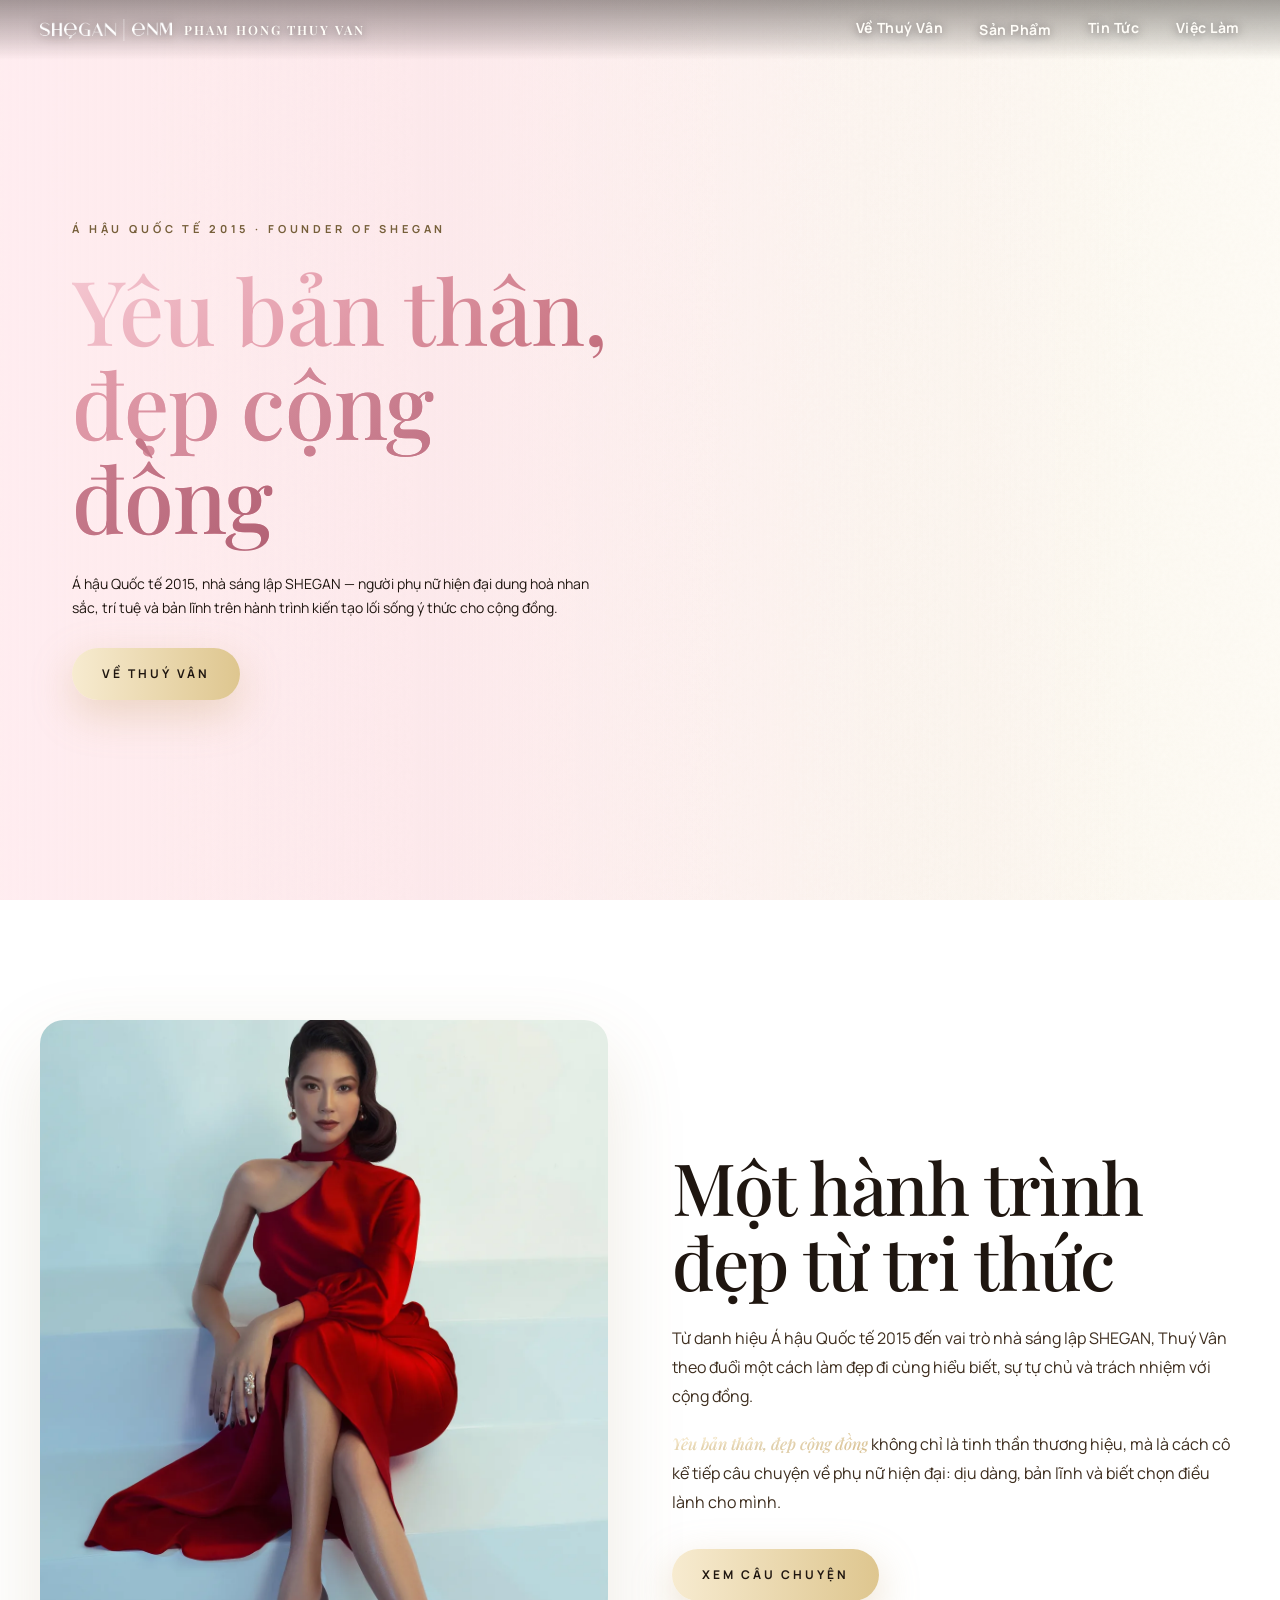
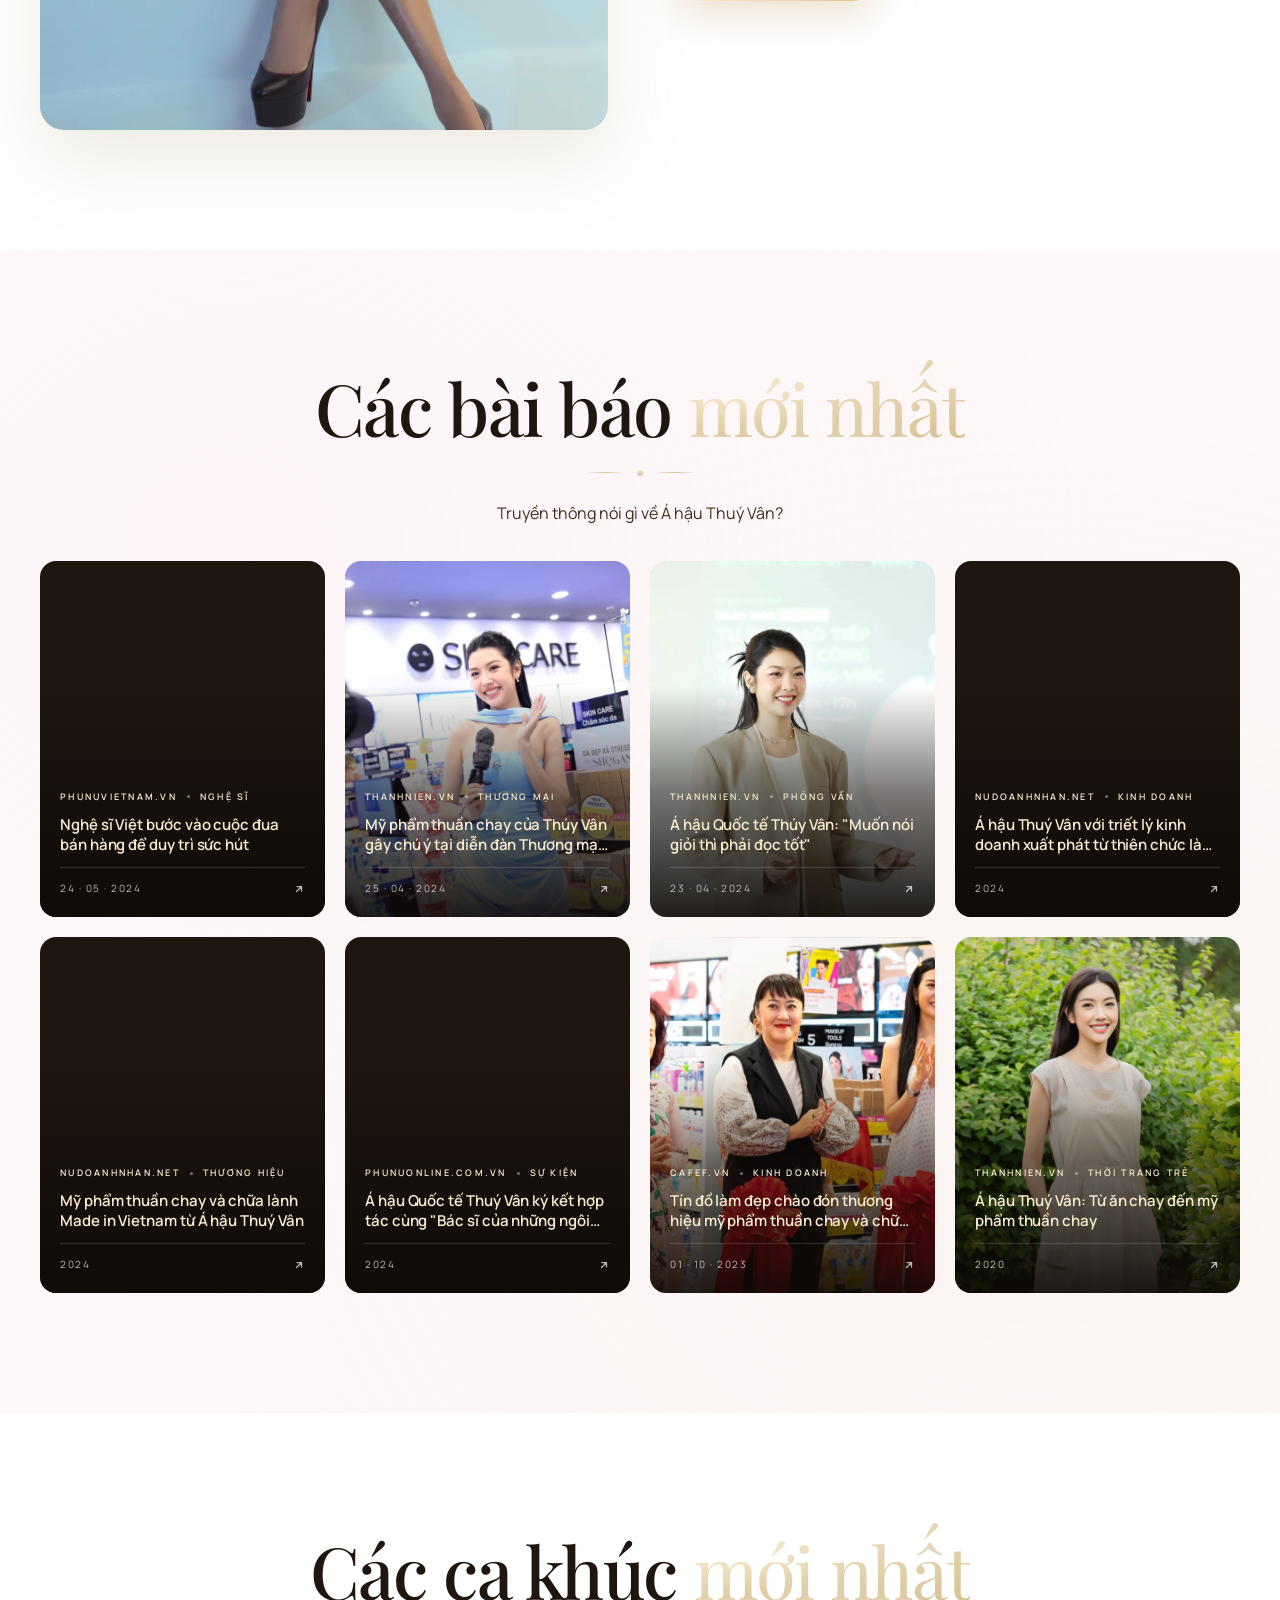
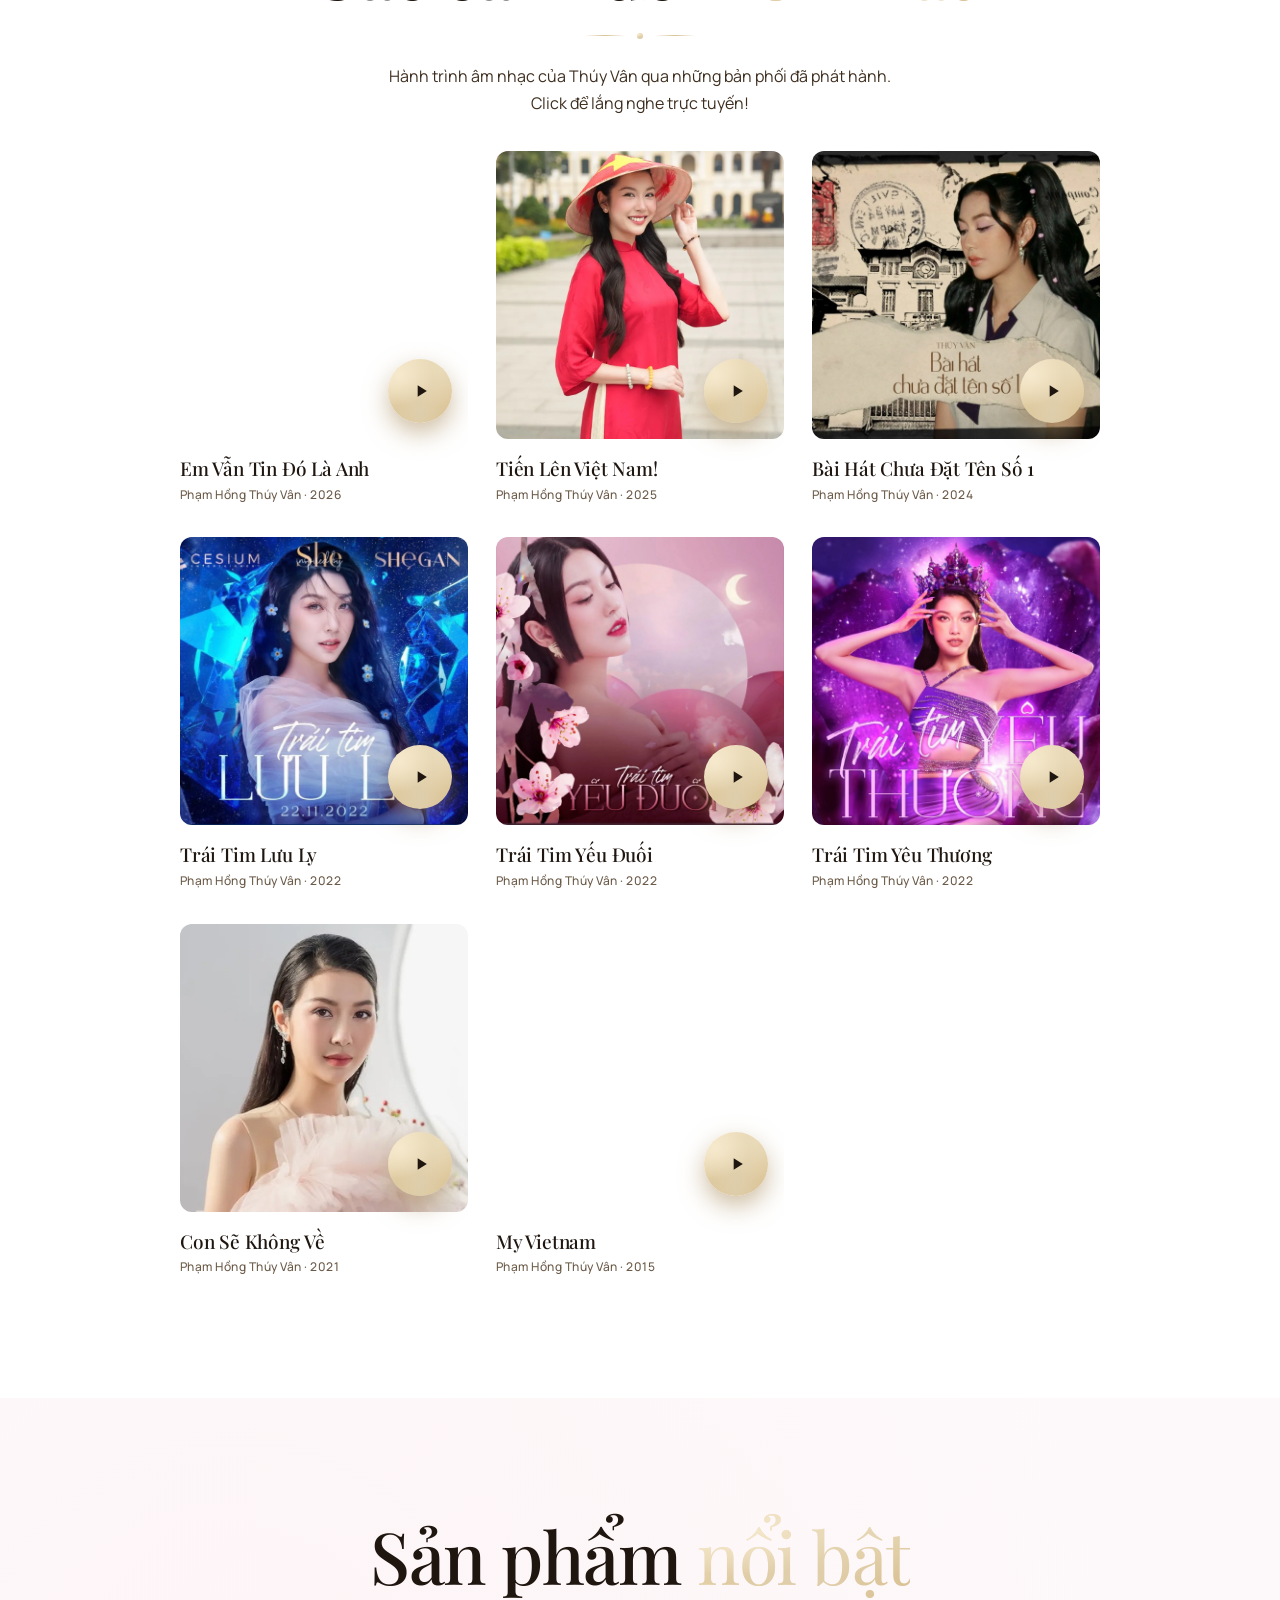
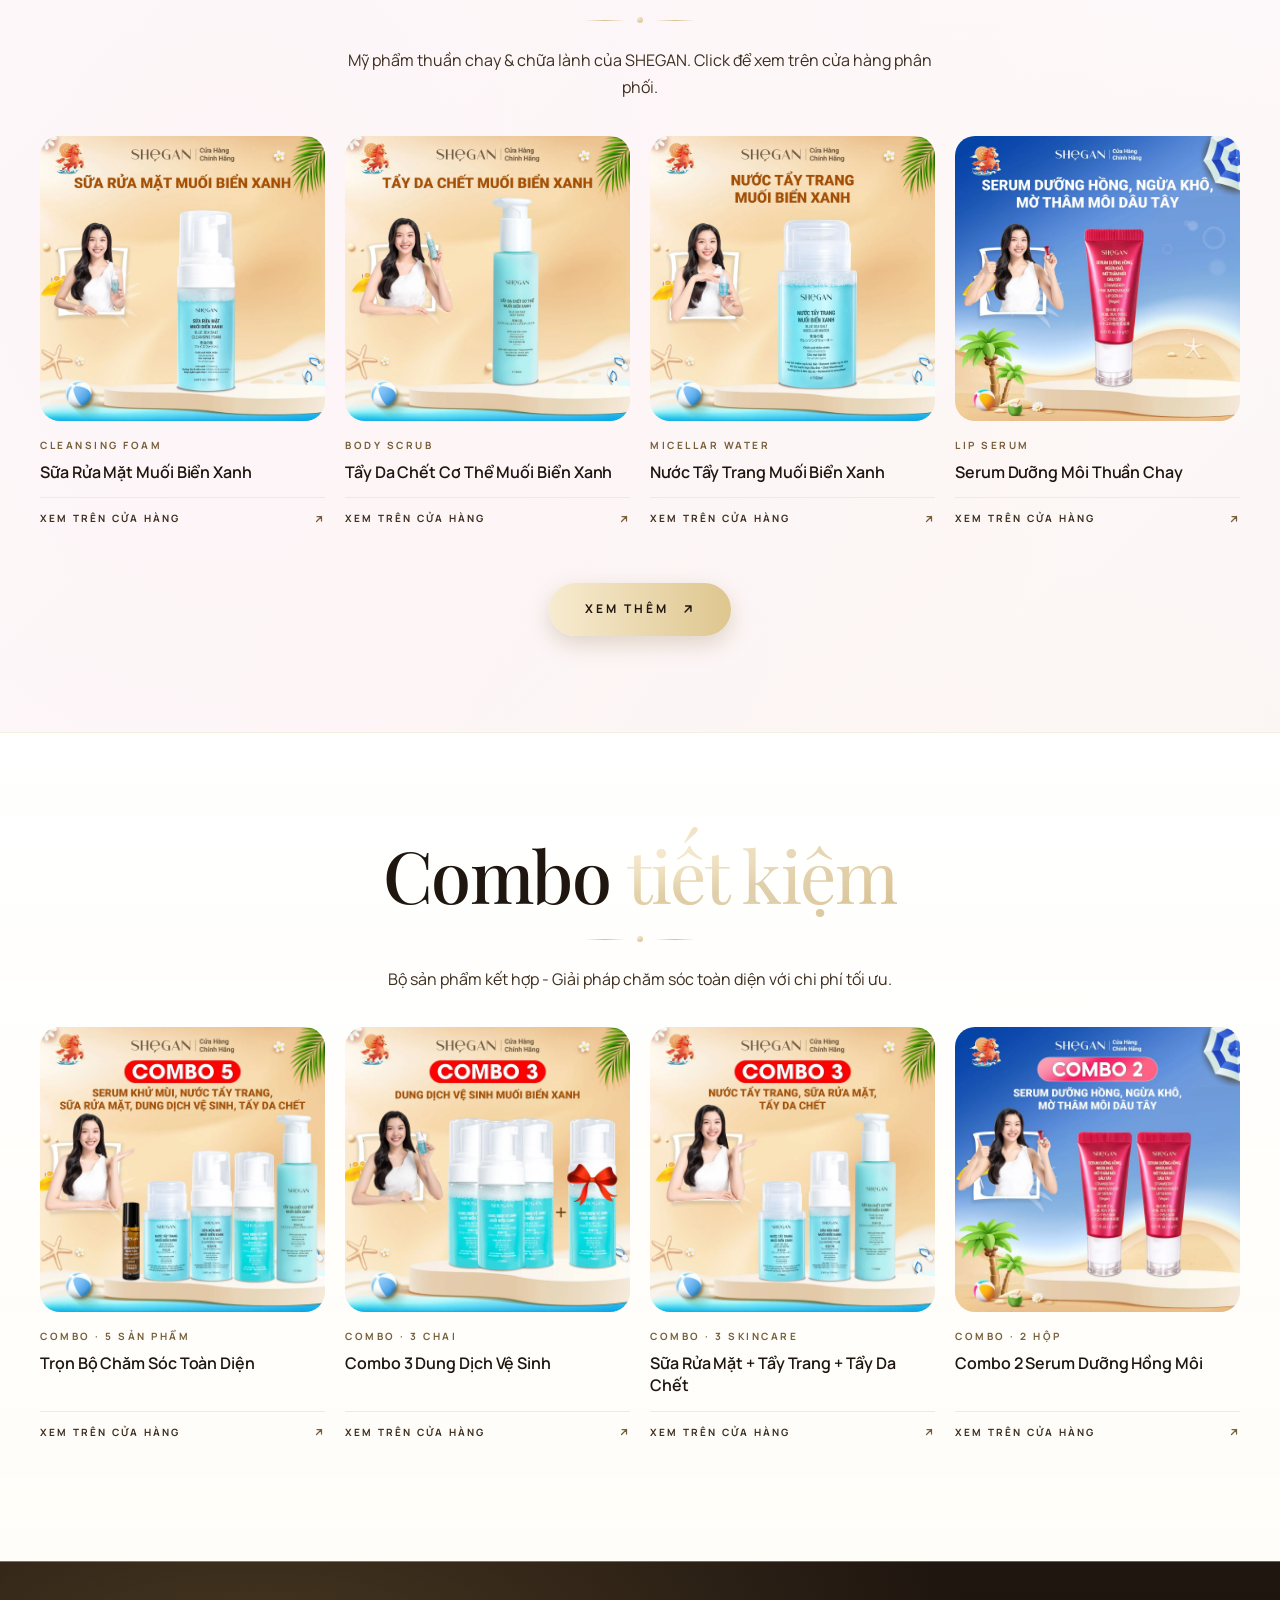
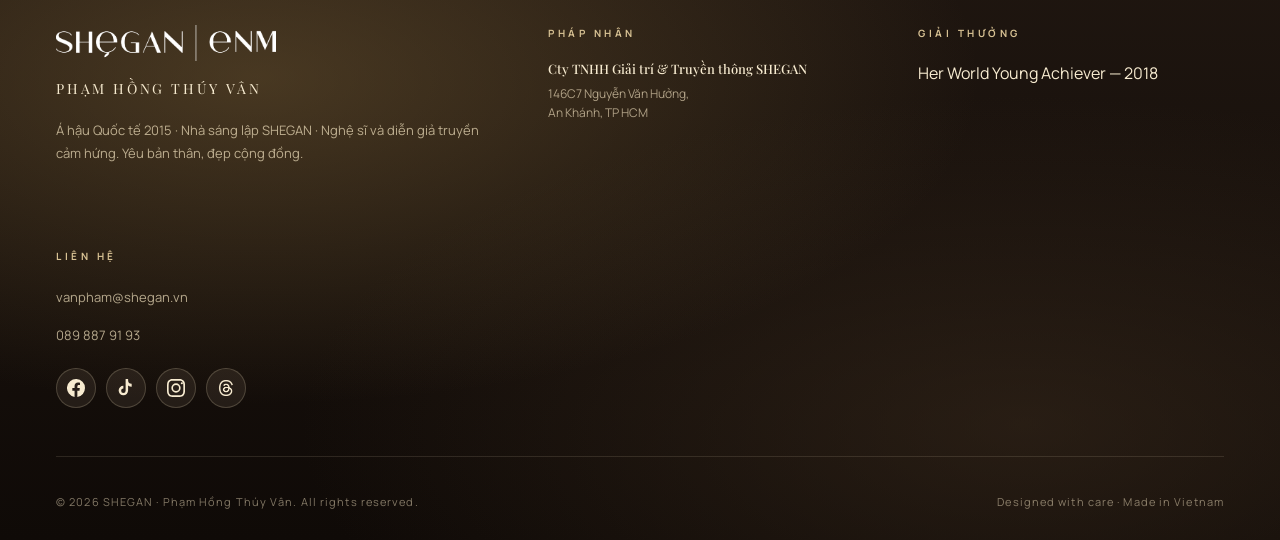
==== commit a2664370: "Simplify hero bio to one line, update footer email and awards section Co-Authored-By: Claude Sonnet " ====
--- a/index.html
+++ b/index.html
@@ -137,7 +137,7 @@
         rgba(252, 224, 232, 0.65) 35%,
         rgba(252, 224, 232, 0.2) 65%,
         transparent 90%),
-      url('assets/beauty/home-hero-pink.webp') center center / cover no-repeat;
+      url('assets/beauty/home-hero-pink.webp') center top / cover no-repeat;
   }
   /* Text colors for light pink hero — rich bronze/antique-gold for contrast */
   .hero-home .hero-banner-eyebrow {
@@ -146,16 +146,28 @@
     color: var(--antique-gold);
   }
   .hero-home h1 {
-    color: var(--antique-gold);
+    background: linear-gradient(135deg, #F5C8D2 0%, #E5A0AE 35%, #C97583 70%, #9C5366 100%);
+    -webkit-background-clip: text; background-clip: text;
+    color: transparent;
     text-shadow: none;
     font-size: clamp(48px, 7vw, 92px);
+    font-weight: 500;
   }
   .hero-home h1 em {
-    background: linear-gradient(135deg, #876B3F 0%, #4D3B23 100%);
+    background: linear-gradient(135deg, #E5A0AE 0%, #B36275 100%);
     -webkit-background-clip: text; background-clip: text;
     color: transparent;
   }
-  .hero-home .hero-banner-desc { color: var(--antique-gold); }
+  .hero-home .hero-banner-desc { color: var(--text); }
+
+  .hero-bio {
+    font-size: 14px;
+    line-height: 1.7;
+    color: var(--text);
+    max-width: 540px;
+    margin: 0 0 28px;
+  }
+  .hero-bio p { margin: 0; }
   /* Ghost CTA on light pink — switch from pearl/cream to brown so it stands out */
   .hero-home .cta-ghost {
     color: var(--warm-brown);
@@ -405,8 +417,8 @@
   @media (max-width: 900px) {
     .home-section .music-grid { grid-template-columns: repeat(2, 1fr); gap: 22px 14px; }
     .home-section .music-play { width: 52px; height: 52px; right: 12px; bottom: 12px; }
-    .home-section .music-title { font-size: 16px; }
-    .home-section .music-meta { font-size: 11px; }
+    .home-section .music-title { font-size: 15px; }
+    .home-section .music-meta { font-size: 13px; font-weight: 600; }
   }
   /* Keep 2 columns even on very narrow phones */
   @media (max-width: 900px) {
@@ -447,15 +459,14 @@
     line-height: 1.05;
     letter-spacing: -0.02em;
     margin: 0 0 24px;
-    color: var(--text);
+    color: var(--heading);
     font-weight: 500;
     max-width: 760px;
     text-wrap: balance;
   }
   .about-teaser-body h2 em {
-    font-style: normal; font-weight: 400;
-    background: var(--mesh-gold);
-    -webkit-background-clip: text; background-clip: text; color: transparent;
+    font-style: normal; font-weight: 500;
+    color: var(--heading);
   }
   .about-teaser-body p {
     font-family: var(--font-body);
@@ -482,12 +493,14 @@
     .header-menu { gap: 16px; flex-wrap: wrap; }
     .header-menu a { font-size: 13px; font-weight: 700; }
     .hero-home {
-      padding: 86px 24px 40px;
+      padding: 86px 20px 40px;
       min-height: 92vh;
       min-height: 92svh;
-      grid-template-columns: 1fr;
+      grid-template-columns: minmax(0, 1fr);
       gap: 0;
       align-items: end;
+      box-sizing: border-box;
+      overflow-x: hidden;
       /* Gradient only kicks in from ~60% downward so the subject (top portion
          of the photo) stays visible; bottom area gets enough pink for text. */
       background:
@@ -498,6 +511,7 @@
           rgba(252, 224, 232, 0.9) 100%),
         url('assets/beauty/home-hero-pink.webp') 78% top / cover no-repeat;
     }
+    .hero-home .hero-banner-content { width: 100%; max-width: 100%; min-width: 0; box-sizing: border-box; }
     /* Hero text — rich bronze on light pink, smaller + compact on mobile */
     .hero-banner-eyebrow { filter: none; }
     .hero-home .hero-banner-eyebrow {
@@ -509,23 +523,28 @@
       margin-bottom: 14px !important;
     }
     .hero-home h1 {
-      color: var(--antique-gold);
-      text-shadow: none;
-      font-size: 42px !important;
-      margin-bottom: 14px !important;
-      line-height: 1.3 !important;
-      padding-bottom: 0.15em;
-    }
-    .hero-home h1 em {
-      background: linear-gradient(135deg, #876B3F 0%, #4D3B23 100%) !important;
+      background: linear-gradient(135deg, #F5C8D2 0%, #E5A0AE 35%, #C97583 70%, #9C5366 100%) !important;
       -webkit-background-clip: text !important;
       background-clip: text !important;
       -webkit-text-fill-color: transparent !important;
       color: transparent !important;
       text-shadow: none;
+      font-size: 42px !important;
+      font-weight: 500 !important;
+      margin-bottom: 14px !important;
+      line-height: 1.3 !important;
+      padding-bottom: 0.15em;
+    }
+    .hero-home h1 em {
+      background: linear-gradient(135deg, #E5A0AE 0%, #B36275 100%) !important;
+      -webkit-background-clip: text !important;
+      background-clip: text !important;
+      -webkit-text-fill-color: transparent !important;
+      color: transparent !important;
+      text-shadow: none;
     }
     .hero-home .hero-banner-desc {
-      color: var(--antique-gold);
+      color: var(--text);
       text-shadow: none;
       font-size: 14px;
       line-height: 1.6;
@@ -566,12 +585,35 @@
     .cta-arrow { width: 18px; height: 18px; flex-shrink: 0; }
     .cta-arrow svg { width: 8px; height: 8px; }
 
-    /* News overlay — stack vertically on mobile (override compact 4-col layout) */
-    #news .news-grid { grid-template-columns: 1fr; gap: 20px; }
-    #news .news-overlay-card { aspect-ratio: 4 / 5; border-radius: 20px; }
+    /* News overlay on mobile — centered card carousel.
+       Active card is centered in viewport with partial peeks of prev/next cards
+       on both sides. Slider extends beyond the section's 24px padding so peeks
+       can reach the viewport edge symmetrically. */
+    #news .news-grid {
+      display: flex !important;
+      grid-template-columns: none !important;
+      gap: 14px;
+      overflow-x: auto;
+      scroll-snap-type: x mandatory;
+      -webkit-overflow-scrolling: touch;
+      padding: 4px 10vw 16px;
+      margin: 0 -24px;
+      scrollbar-width: none;
+    }
+    #news .news-grid::-webkit-scrollbar { display: none; }
+    #news .news-overlay-card {
+      flex: 0 0 80vw;
+      aspect-ratio: 4 / 5;
+      border-radius: 20px;
+      scroll-snap-align: center;
+    }
     #news .news-overlay-content { padding: 28px 24px 24px; }
     #news .news-overlay-meta { font-size: 11px; margin-bottom: 14px; }
-    #news .news-overlay-card h4 { font-size: 20px; margin-bottom: 16px; }
+    #news .news-overlay-card h4 {
+      font-size: 18px; margin-bottom: 16px;
+      -webkit-line-clamp: 4;
+      line-clamp: 4;
+    }
     #news .news-overlay-foot { font-size: 12px; padding-top: 14px; }
     #news .news-overlay-foot .arrow-ext { width: 16px; height: 16px; }
   }
@@ -626,21 +668,12 @@
         Yêu bản thân,<br>
         <em>đẹp cộng đồng</em>
       </h1>
-      <p class="hero-banner-desc">
-        Á hậu Quốc tế Phạm Hồng Thúy Vân — nhà sáng lập SHEGAN, nghệ sĩ và diễn giả truyền cảm hứng. Một hành trình định vị bản thân bằng tri thức và theo đuổi lối sống bền vững.
-      </p>
+      <div class="hero-banner-desc hero-bio">
+        <p>Á hậu Quốc tế 2015, nhà sáng lập SHEGAN — người phụ nữ hiện đại dung hoà nhan sắc, trí tuệ và bản lĩnh trên hành trình kiến tạo lối sống ý thức cho cộng đồng.</p>
+      </div>
       <div class="hero-banner-cta">
         <a href="about.html" class="cta-primary">
           Về Thuý Vân
-          <span class="cta-arrow">
-            <svg viewBox="0 0 24 24" fill="none" stroke="currentColor" stroke-width="2.5" stroke-linecap="round" stroke-linejoin="round"><path d="M7 17L17 7M8 7h9v9"/></svg>
-          </span>
-        </a>
-        <a href="shegan.html" class="cta-ghost">
-          Khám phá Sản Phẩm
-          <span class="cta-arrow">
-            <svg viewBox="0 0 24 24" fill="none" stroke="currentColor" stroke-width="2.5" stroke-linecap="round" stroke-linejoin="round"><path d="M7 17L17 7M8 7h9v9"/></svg>
-          </span>
         </a>
       </div>
     </div>
@@ -663,9 +696,6 @@
         <div class="about-teaser-cta">
           <a href="about.html" class="cta-primary">
             Xem câu chuyện
-            <span class="cta-arrow">
-              <svg viewBox="0 0 24 24" fill="none" stroke="currentColor" stroke-width="2.5" stroke-linecap="round" stroke-linejoin="round"><path d="M7 17L17 7M8 7h9v9"/></svg>
-            </span>
           </a>
         </div>
       </div>
@@ -683,6 +713,84 @@
       </div>
 
       <div class="news-grid">
+        <a href="https://phunuvietnam.vn/nghe-si-viet-buoc-vao-cuoc-dua-ban-hang-de-duy-tri-suc-hut-238260524141812101.htm" target="_blank" rel="noopener" class="news-overlay-card" style="background-image: url('assets/news/news-7-nghe-si-ban-hang.webp');">
+          <div class="news-overlay-content">
+            <div class="news-overlay-meta">
+              <span>phunuvietnam.vn</span><span class="news-dot"></span><span>Nghệ sĩ</span>
+            </div>
+            <h4>Nghệ sĩ Việt bước vào cuộc đua bán hàng để duy trì sức hút</h4>
+            <div class="news-overlay-foot">
+              <span>24 · 05 · 2024</span>
+              <svg class="arrow-ext" viewBox="0 0 24 24" fill="none" stroke="currentColor" stroke-width="2.5" stroke-linecap="round" stroke-linejoin="round"><path d="M7 17L17 7M8 7h9v9"/></svg>
+            </div>
+          </div>
+        </a>
+
+        <a href="https://thanhnien.vn/my-pham-thuan-chay-cua-thuy-van-gay-chu-y-tai-dien-dan-thuong-mai-dien-tu-185240425164046648.htm" target="_blank" rel="noopener" class="news-overlay-card" style="background-image: url('assets/news/news-2-my-pham-thuan-chay.webp');">
+          <div class="news-overlay-content">
+            <div class="news-overlay-meta">
+              <span>thanhnien.vn</span><span class="news-dot"></span><span>Thương mại</span>
+            </div>
+            <h4>Mỹ phẩm thuần chay của Thúy Vân gây chú ý tại diễn đàn Thương mại điện tử</h4>
+            <div class="news-overlay-foot">
+              <span>25 · 04 · 2024</span>
+              <svg class="arrow-ext" viewBox="0 0 24 24" fill="none" stroke="currentColor" stroke-width="2.5" stroke-linecap="round" stroke-linejoin="round"><path d="M7 17L17 7M8 7h9v9"/></svg>
+            </div>
+          </div>
+        </a>
+
+        <a href="https://thanhnien.vn/a-hau-quoc-te-thuy-van-muon-noi-gioi-thi-phai-doc-tot-185240423211359864.htm" target="_blank" rel="noopener" class="news-overlay-card" style="background-image: url('assets/news/news-4-noi-gioi-doc-tot.webp'); background-position: center 30%;">
+          <div class="news-overlay-content">
+            <div class="news-overlay-meta">
+              <span>thanhnien.vn</span><span class="news-dot"></span><span>Phỏng vấn</span>
+            </div>
+            <h4>Á hậu Quốc tế Thúy Vân: "Muốn nói giỏi thì phải đọc tốt"</h4>
+            <div class="news-overlay-foot">
+              <span>23 · 04 · 2024</span>
+              <svg class="arrow-ext" viewBox="0 0 24 24" fill="none" stroke="currentColor" stroke-width="2.5" stroke-linecap="round" stroke-linejoin="round"><path d="M7 17L17 7M8 7h9v9"/></svg>
+            </div>
+          </div>
+        </a>
+
+        <a href="https://nudoanhnhan.net/a-hau-thuy-van-voi-triet-ly-kinh-doanh-xuat-phat-tu-thien-chuc-lam-me.html" target="_blank" rel="noopener" class="news-overlay-card" style="background-image: url('assets/news/news-5-triet-ly-lam-me.webp');">
+          <div class="news-overlay-content">
+            <div class="news-overlay-meta">
+              <span>nudoanhnhan.net</span><span class="news-dot"></span><span>Kinh doanh</span>
+            </div>
+            <h4>Á hậu Thuý Vân với triết lý kinh doanh xuất phát từ thiên chức làm mẹ</h4>
+            <div class="news-overlay-foot">
+              <span>2024</span>
+              <svg class="arrow-ext" viewBox="0 0 24 24" fill="none" stroke="currentColor" stroke-width="2.5" stroke-linecap="round" stroke-linejoin="round"><path d="M7 17L17 7M8 7h9v9"/></svg>
+            </div>
+          </div>
+        </a>
+
+        <a href="https://nudoanhnhan.net/my-pham-thuan-chay-va-chua-lanh-made-in-vietnam-tu-a-hau-thuy-van.html" target="_blank" rel="noopener" class="news-overlay-card" style="background-image: url('assets/news/news-6-made-in-vietnam.webp');">
+          <div class="news-overlay-content">
+            <div class="news-overlay-meta">
+              <span>nudoanhnhan.net</span><span class="news-dot"></span><span>Thương hiệu</span>
+            </div>
+            <h4>Mỹ phẩm thuần chay và chữa lành Made in Vietnam từ Á hậu Thuý Vân</h4>
+            <div class="news-overlay-foot">
+              <span>2024</span>
+              <svg class="arrow-ext" viewBox="0 0 24 24" fill="none" stroke="currentColor" stroke-width="2.5" stroke-linecap="round" stroke-linejoin="round"><path d="M7 17L17 7M8 7h9v9"/></svg>
+            </div>
+          </div>
+        </a>
+
+        <a href="https://www.phunuonline.com.vn/a-hau-quoc-te-thuy-van-ky-ket-hop-tac-cung-bac-si-cua-nhung-ngoi-sao-le-van-hien-a1520084.html" target="_blank" rel="noopener" class="news-overlay-card" style="background-image: url('assets/news/news-8-ky-ket-bac-si-hien.webp');">
+          <div class="news-overlay-content">
+            <div class="news-overlay-meta">
+              <span>phunuonline.com.vn</span><span class="news-dot"></span><span>Sự kiện</span>
+            </div>
+            <h4>Á hậu Quốc tế Thuý Vân ký kết hợp tác cùng "Bác sĩ của những ngôi sao" Lê Văn Hiện</h4>
+            <div class="news-overlay-foot">
+              <span>2024</span>
+              <svg class="arrow-ext" viewBox="0 0 24 24" fill="none" stroke="currentColor" stroke-width="2.5" stroke-linecap="round" stroke-linejoin="round"><path d="M7 17L17 7M8 7h9v9"/></svg>
+            </div>
+          </div>
+        </a>
+
         <a href="https://cafef.vn/tin-do-lam-dep-chao-don-thuong-hieu-my-pham-thuan-chay-va-chua-lanh-cua-a-hau-thuy-van-co-mat-tai-ha-noi-188231001141654842.chn" target="_blank" rel="noopener" class="news-overlay-card" style="background-image: url('assets/news/news-1-tin-do-lam-dep.webp');">
           <div class="news-overlay-content">
             <div class="news-overlay-meta">
@@ -696,19 +804,6 @@
           </div>
         </a>
 
-        <a href="https://thanhnien.vn/my-pham-thuan-chay-cua-thuy-van-gay-chu-y-tai-dien-dan-thuong-mai-dien-tu-185240425164046648.htm" target="_blank" rel="noopener" class="news-overlay-card" style="background-image: url('assets/news/news-2-my-pham-thuan-chay.webp');">
-          <div class="news-overlay-content">
-            <div class="news-overlay-meta">
-              <span>thanhnien.vn</span><span class="news-dot"></span><span>Thương mại</span>
-            </div>
-            <h4>Mỹ phẩm thuần chay của Thúy Vân gây chú ý tại diễn đàn Thương mại điện tử</h4>
-            <div class="news-overlay-foot">
-              <span>25 · 04 · 2024</span>
-              <svg class="arrow-ext" viewBox="0 0 24 24" fill="none" stroke="currentColor" stroke-width="2.5" stroke-linecap="round" stroke-linejoin="round"><path d="M7 17L17 7M8 7h9v9"/></svg>
-            </div>
-          </div>
-        </a>
-
         <a href="https://thanhnien.vn/thoi-trang-tre/a-hau-thuy-van-tu-an-chay-den-my-pham-thuan-chay-1851521533.htm" target="_blank" rel="noopener" class="news-overlay-card" style="background-image: url('assets/news/news-3-an-chay-my-pham.webp'); background-position: center top;">
           <div class="news-overlay-content">
             <div class="news-overlay-meta">
@@ -717,19 +812,6 @@
             <h4>Á hậu Thuý Vân: Từ ăn chay đến mỹ phẩm thuần chay</h4>
             <div class="news-overlay-foot">
               <span>2020</span>
-              <svg class="arrow-ext" viewBox="0 0 24 24" fill="none" stroke="currentColor" stroke-width="2.5" stroke-linecap="round" stroke-linejoin="round"><path d="M7 17L17 7M8 7h9v9"/></svg>
-            </div>
-          </div>
-        </a>
-
-        <a href="https://thanhnien.vn/a-hau-quoc-te-thuy-van-muon-noi-gioi-thi-phai-doc-tot-185240423211359864.htm" target="_blank" rel="noopener" class="news-overlay-card" style="background-image: url('assets/news/news-4-noi-gioi-doc-tot.webp'); background-position: center 30%;">
-          <div class="news-overlay-content">
-            <div class="news-overlay-meta">
-              <span>thanhnien.vn</span><span class="news-dot"></span><span>Phỏng vấn</span>
-            </div>
-            <h4>Á hậu Quốc tế Thúy Vân: "Muốn nói giỏi thì phải đọc tốt"</h4>
-            <div class="news-overlay-foot">
-              <span>23 · 04 · 2024</span>
               <svg class="arrow-ext" viewBox="0 0 24 24" fill="none" stroke="currentColor" stroke-width="2.5" stroke-linecap="round" stroke-linejoin="round"><path d="M7 17L17 7M8 7h9v9"/></svg>
             </div>
           </div>
@@ -748,6 +830,19 @@
     </div>
 
     <div class="music-grid">
+      <div class="music-card" data-yt="gtoiMOfbnVk" role="button" tabindex="0" aria-label="Nghe bài Em Vẫn Tin Đó Là Anh">
+        <div class="music-cover-wrap">
+          <div class="music-cover" style="background-image: url('assets/music/em-van-tin-do-la-anh.webp');"></div>
+          <button class="music-play" type="button" tabindex="-1" aria-hidden="true">
+            <svg class="icon-play" viewBox="0 0 24 24"><path d="M8 5v14l11-7z"/></svg>
+            <svg class="icon-pause" viewBox="0 0 24 24"><path d="M6 5h4v14H6zM14 5h4v14h-4z"/></svg>
+          </button>
+        </div>
+        <h4 class="music-title">Em Vẫn Tin Đó Là Anh</h4>
+        <p class="music-meta">Phạm Hồng Thúy Vân · 2026</p>
+        <div class="music-player" aria-hidden="true"></div>
+      </div>
+
       <div class="music-card" data-yt="vggFAD9AO3U" role="button" tabindex="0" aria-label="Nghe bài Tiến Lên Việt Nam">
         <div class="music-cover-wrap">
           <div class="music-cover" style="background-image: url('assets/music/tien-len-viet-nam.webp');"></div>
@@ -756,8 +851,21 @@
             <svg class="icon-pause" viewBox="0 0 24 24"><path d="M6 5h4v14H6zM14 5h4v14h-4z"/></svg>
           </button>
         </div>
-        <h4 class="music-title">Tiến Lên Việt Nam</h4>
-        <p class="music-meta">Phạm Hồng Thúy Vân · 2023</p>
+        <h4 class="music-title">Tiến Lên Việt Nam!</h4>
+        <p class="music-meta">Phạm Hồng Thúy Vân · 2025</p>
+        <div class="music-player" aria-hidden="true"></div>
+      </div>
+
+      <div class="music-card" data-yt="GyrsOmvOipI" role="button" tabindex="0" aria-label="Nghe bài Bài Hát Chưa Đặt Tên Số 1">
+        <div class="music-cover-wrap">
+          <div class="music-cover" style="background-image: url('assets/music/bai-hat-chua-dat-ten-so-1.webp');"></div>
+          <button class="music-play" type="button" tabindex="-1" aria-hidden="true">
+            <svg class="icon-play" viewBox="0 0 24 24"><path d="M8 5v14l11-7z"/></svg>
+            <svg class="icon-pause" viewBox="0 0 24 24"><path d="M6 5h4v14H6zM14 5h4v14h-4z"/></svg>
+          </button>
+        </div>
+        <h4 class="music-title">Bài Hát Chưa Đặt Tên Số 1</h4>
+        <p class="music-meta">Phạm Hồng Thúy Vân · 2024</p>
         <div class="music-player" aria-hidden="true"></div>
       </div>
 
@@ -783,7 +891,7 @@
           </button>
         </div>
         <h4 class="music-title">Trái Tim Yếu Đuối</h4>
-        <p class="music-meta">Phạm Hồng Thúy Vân · 2021</p>
+        <p class="music-meta">Phạm Hồng Thúy Vân · 2022</p>
         <div class="music-player" aria-hidden="true"></div>
       </div>
 
@@ -796,20 +904,7 @@
           </button>
         </div>
         <h4 class="music-title">Trái Tim Yêu Thương</h4>
-        <p class="music-meta">Phạm Hồng Thúy Vân · 2025</p>
-        <div class="music-player" aria-hidden="true"></div>
-      </div>
-
-      <div class="music-card" data-yt="GyrsOmvOipI" role="button" tabindex="0" aria-label="Nghe bài Bài Hát Chưa Đặt Tên Số 1">
-        <div class="music-cover-wrap">
-          <div class="music-cover" style="background-image: url('assets/music/bai-hat-chua-dat-ten-so-1.webp');"></div>
-          <button class="music-play" type="button" tabindex="-1" aria-hidden="true">
-            <svg class="icon-play" viewBox="0 0 24 24"><path d="M8 5v14l11-7z"/></svg>
-            <svg class="icon-pause" viewBox="0 0 24 24"><path d="M6 5h4v14H6zM14 5h4v14h-4z"/></svg>
-          </button>
-        </div>
-        <h4 class="music-title">Bài Hát Chưa Đặt Tên Số 1</h4>
-        <p class="music-meta">Phạm Hồng Thúy Vân · 2025</p>
+        <p class="music-meta">Phạm Hồng Thúy Vân · 2022</p>
         <div class="music-player" aria-hidden="true"></div>
       </div>
 
@@ -822,7 +917,20 @@
           </button>
         </div>
         <h4 class="music-title">Con Sẽ Không Về</h4>
-        <p class="music-meta">Phạm Hồng Thúy Vân · 2025</p>
+        <p class="music-meta">Phạm Hồng Thúy Vân · 2021</p>
+        <div class="music-player" aria-hidden="true"></div>
+      </div>
+
+      <div class="music-card" data-yt="JGPESk9IoUg" role="button" tabindex="0" aria-label="Nghe bài My Vietnam">
+        <div class="music-cover-wrap">
+          <div class="music-cover" style="background-image: url('assets/music/my-vietnam.webp');"></div>
+          <button class="music-play" type="button" tabindex="-1" aria-hidden="true">
+            <svg class="icon-play" viewBox="0 0 24 24"><path d="M8 5v14l11-7z"/></svg>
+            <svg class="icon-pause" viewBox="0 0 24 24"><path d="M6 5h4v14H6zM14 5h4v14h-4z"/></svg>
+          </button>
+        </div>
+        <h4 class="music-title">My Vietnam</h4>
+        <p class="music-meta">Phạm Hồng Thúy Vân · 2015</p>
         <div class="music-player" aria-hidden="true"></div>
       </div>
     </div>
@@ -953,18 +1061,21 @@
         <div class="footer-col-title">Pháp nhân</div>
         <div class="footer-company">
           <div class="footer-company-name">Cty TNHH Giải trí &amp; Truyền thông SHEGAN</div>
-          <div class="footer-company-addr">112 Đường B2, KĐT Sala,<br>Phường An Lợi Đông, Tp. Thủ Đức, HCM</div>
+          <div class="footer-company-addr">146C7 Nguyễn Văn Hưởng,<br>An Khánh, TP HCM</div>
         </div>
-        <div class="footer-company">
-          <div class="footer-company-name">Cty TNHH Thương mại &amp; Dịch vụ SHEGAN</div>
-          <div class="footer-company-addr">112 Đường B2, KĐT Sala,<br>Phường An Lợi Đông, Tp. Thủ Đức, HCM</div>
-        </div>
+      </div>
+
+      <div class="footer-col">
+        <div class="footer-col-title">Giải thưởng</div>
+        <ul>
+          <li>Her World Young Achiever — 2018</li>
+        </ul>
       </div>
 
       <div class="footer-col">
         <div class="footer-col-title">Liên hệ</div>
         <ul>
-          <li><a href="mailto:thuyvan.contact@gmail.com">thuyvan.contact@gmail.com</a></li>
+          <li><a href="mailto:vanpham@shegan.vn">vanpham@shegan.vn</a></li>
           <li><a href="tel:0898879193">089 887 91 93</a></li>
         </ul>
         <div class="footer-socials">
